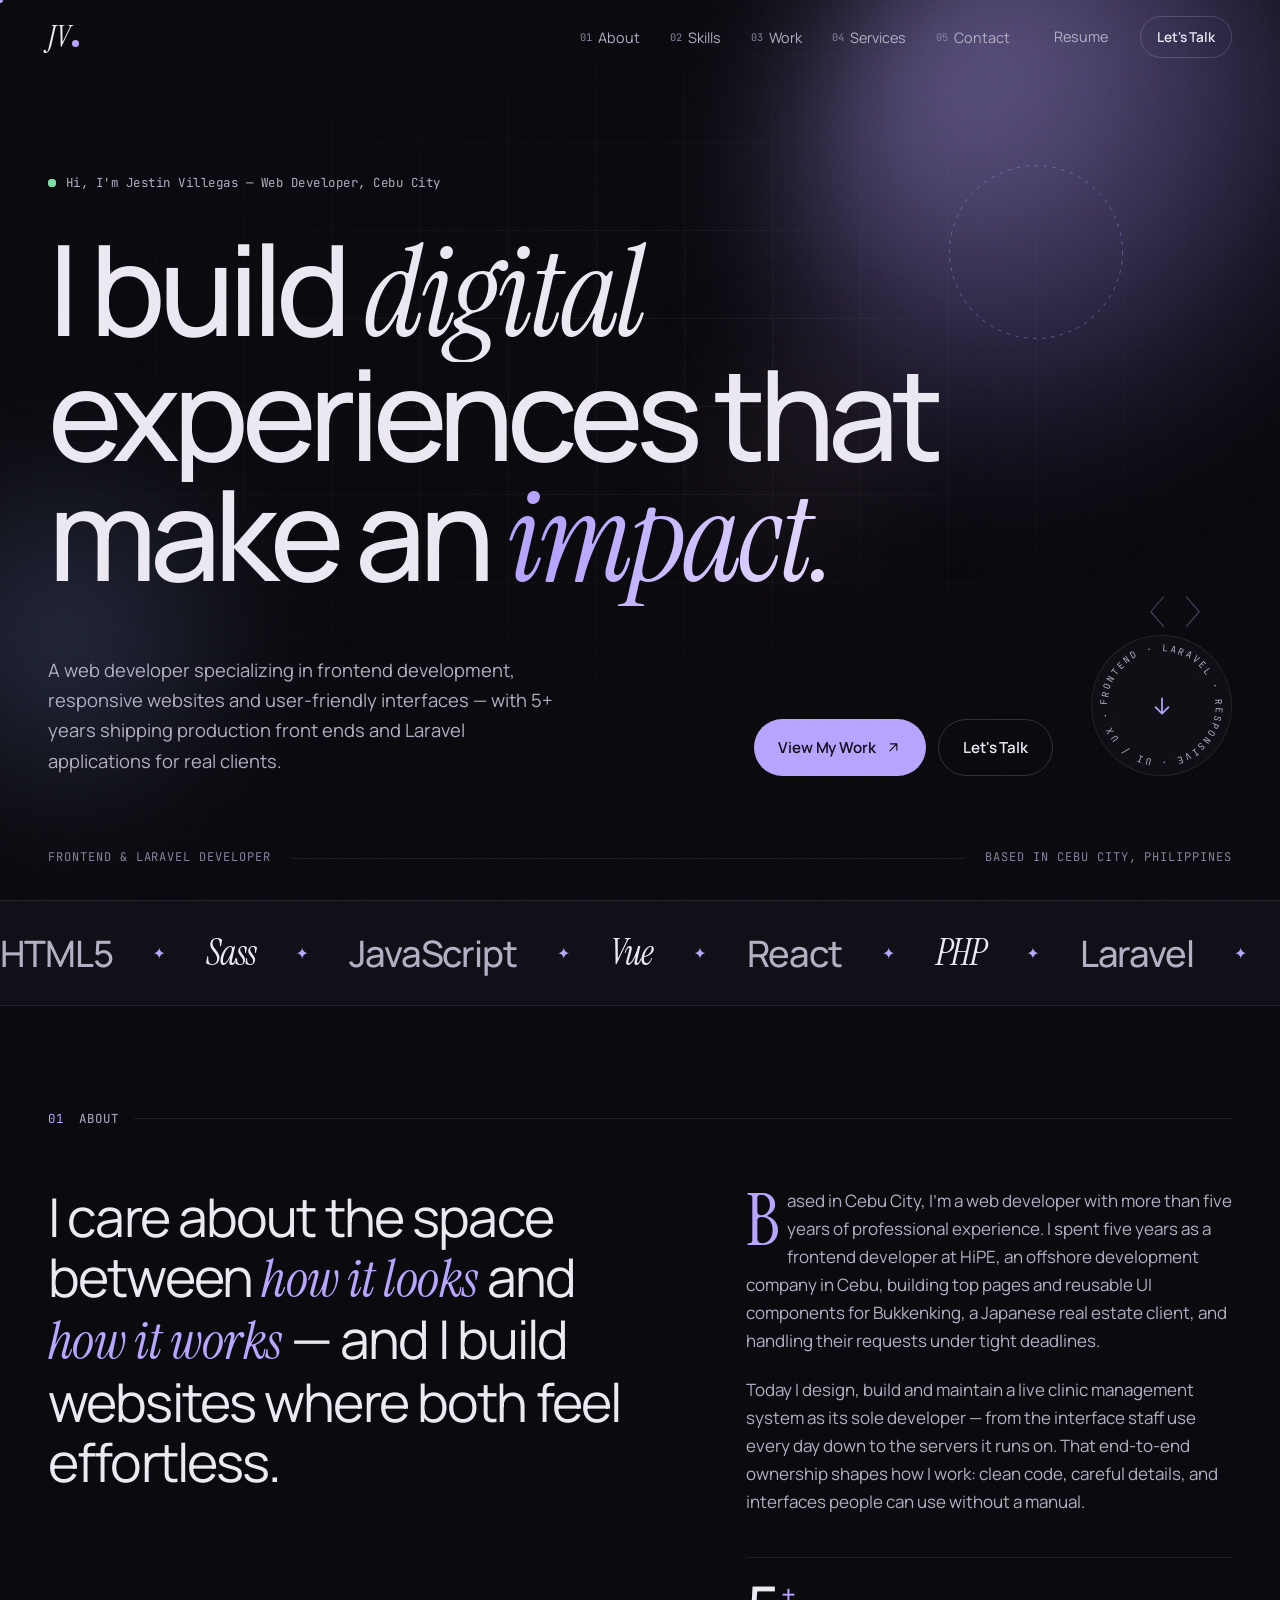
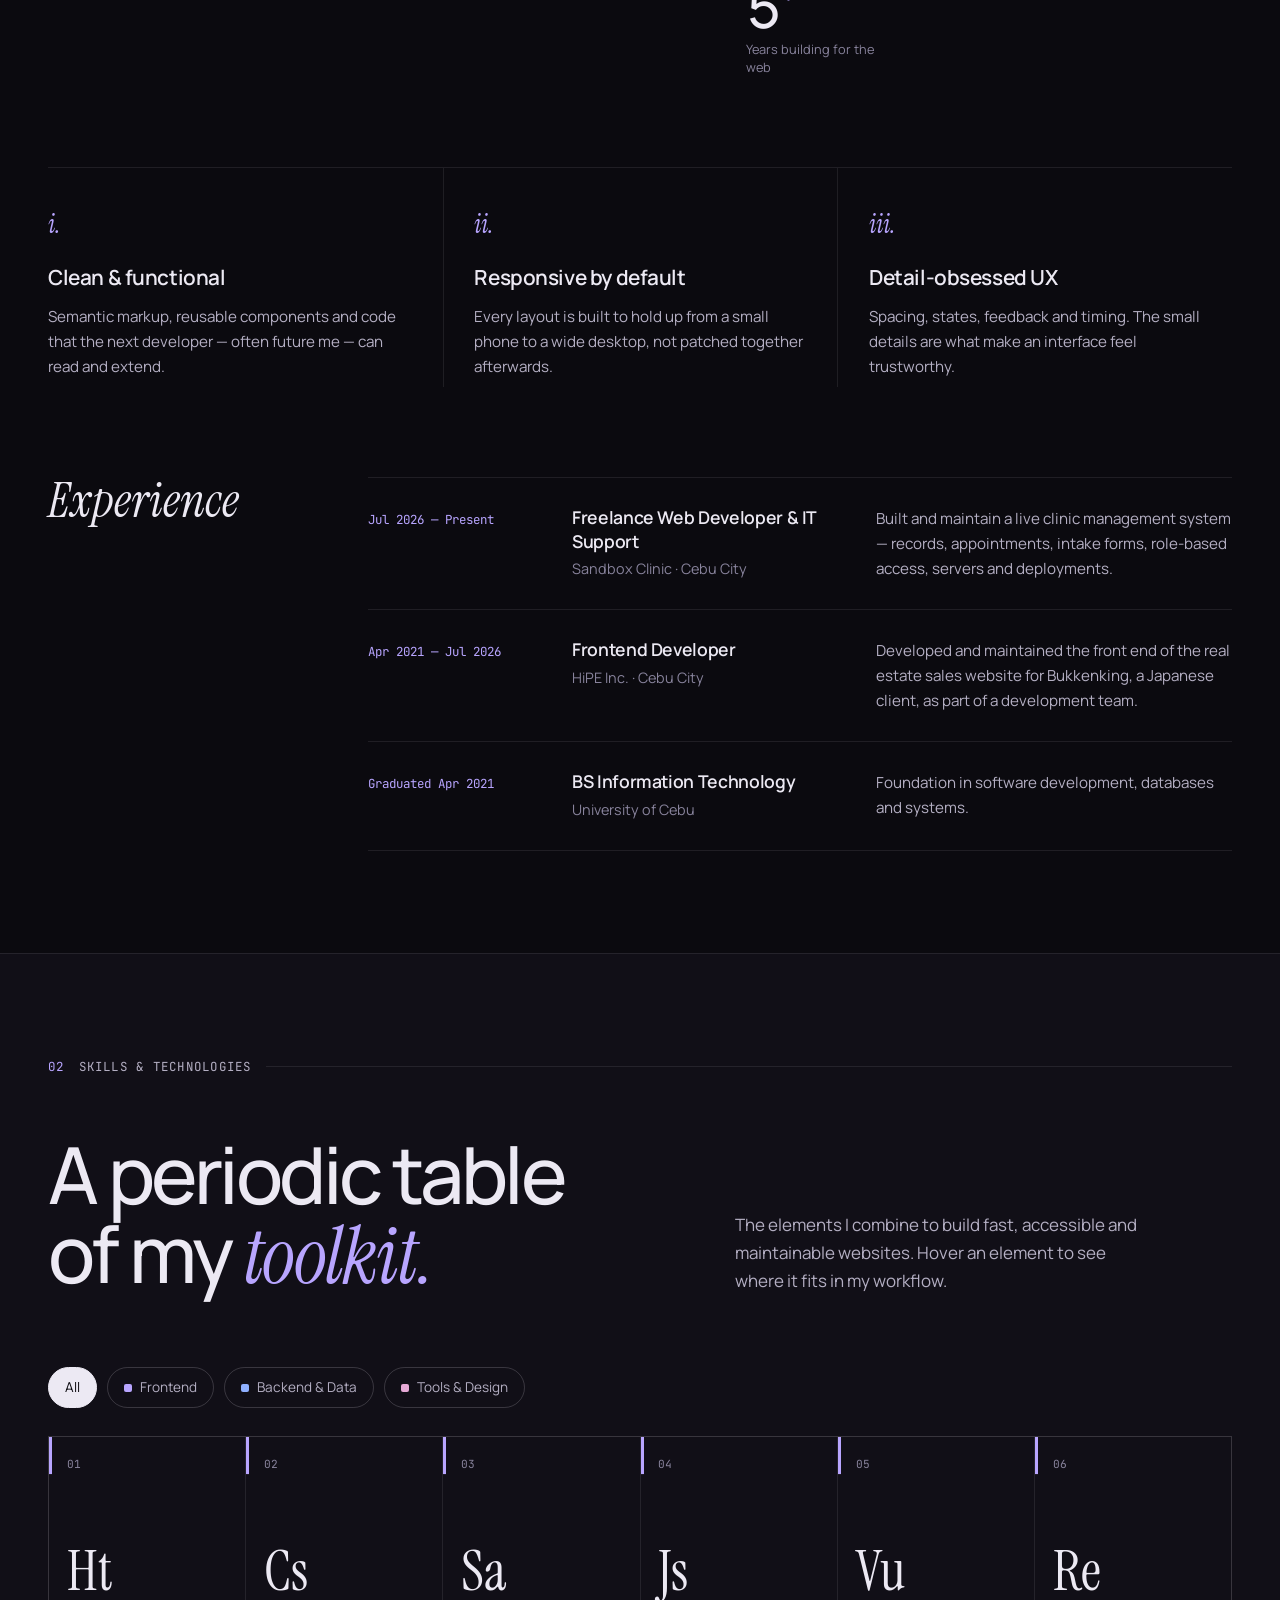
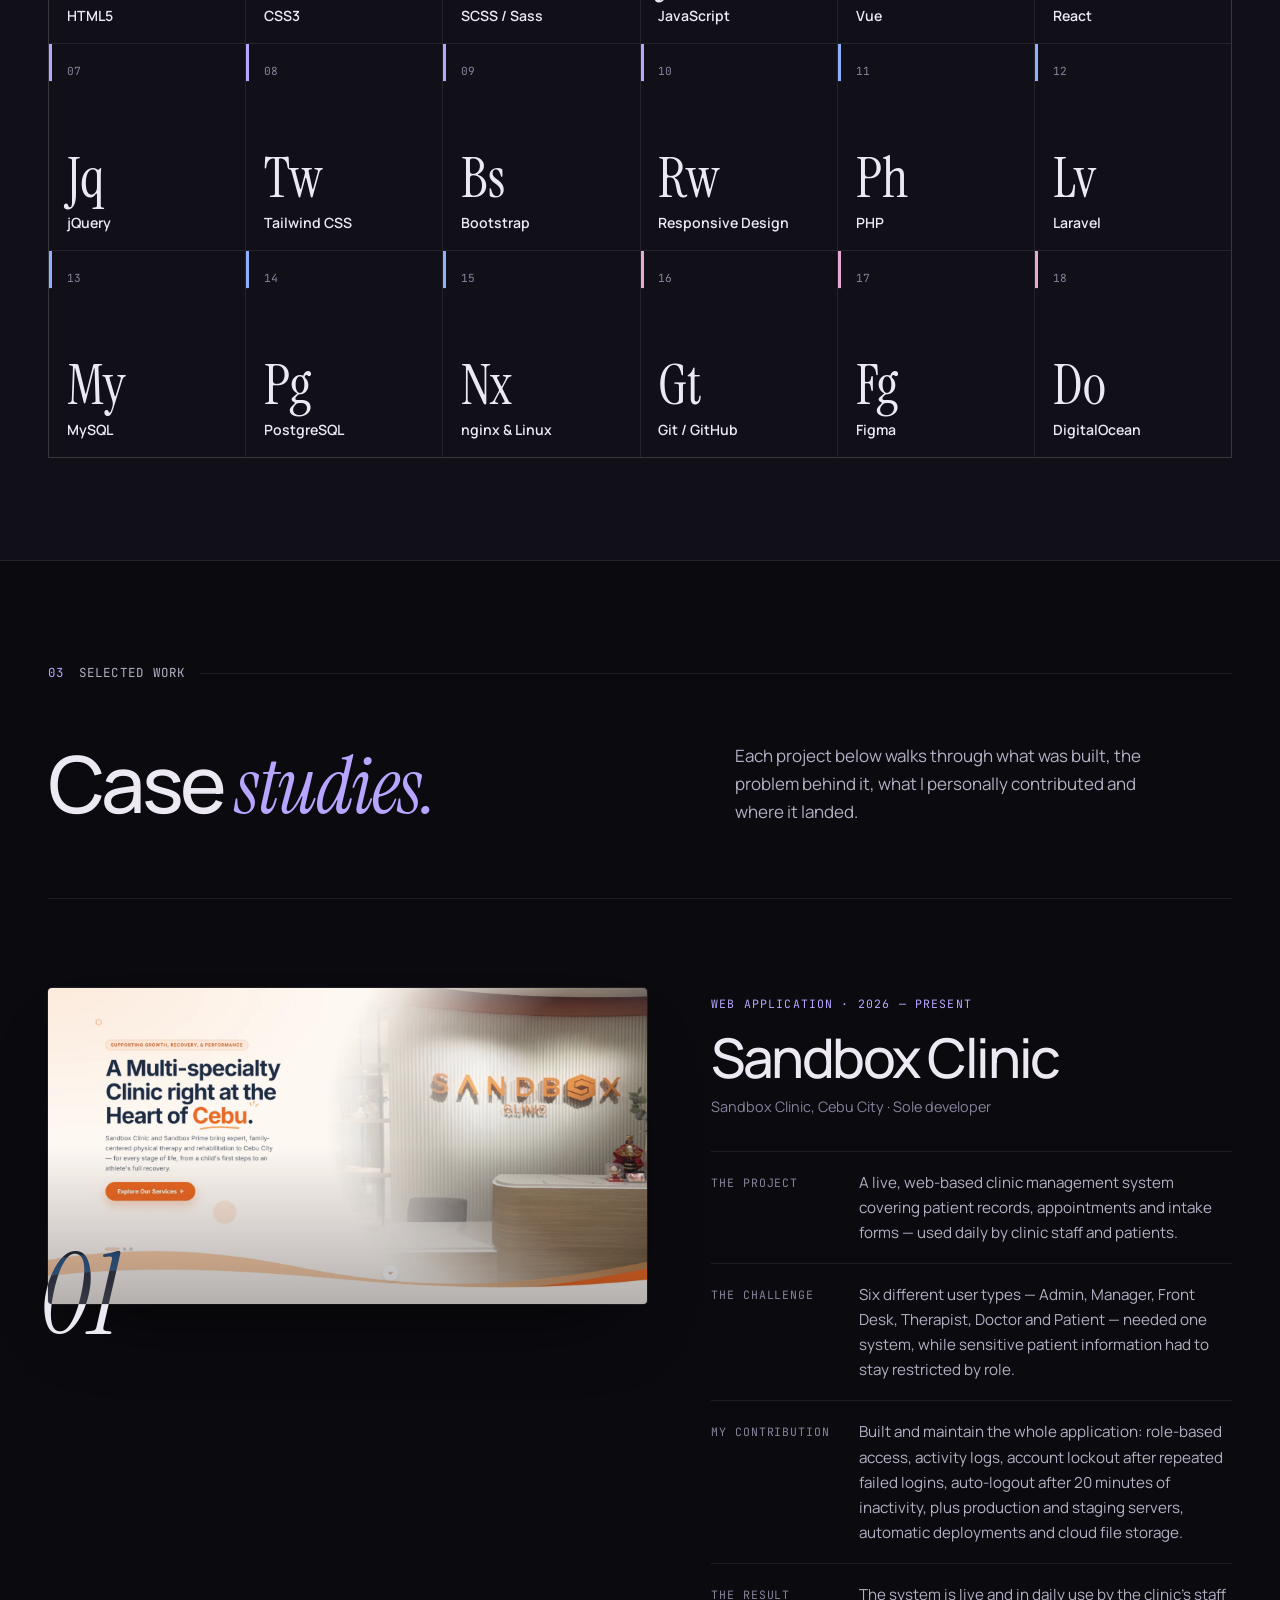
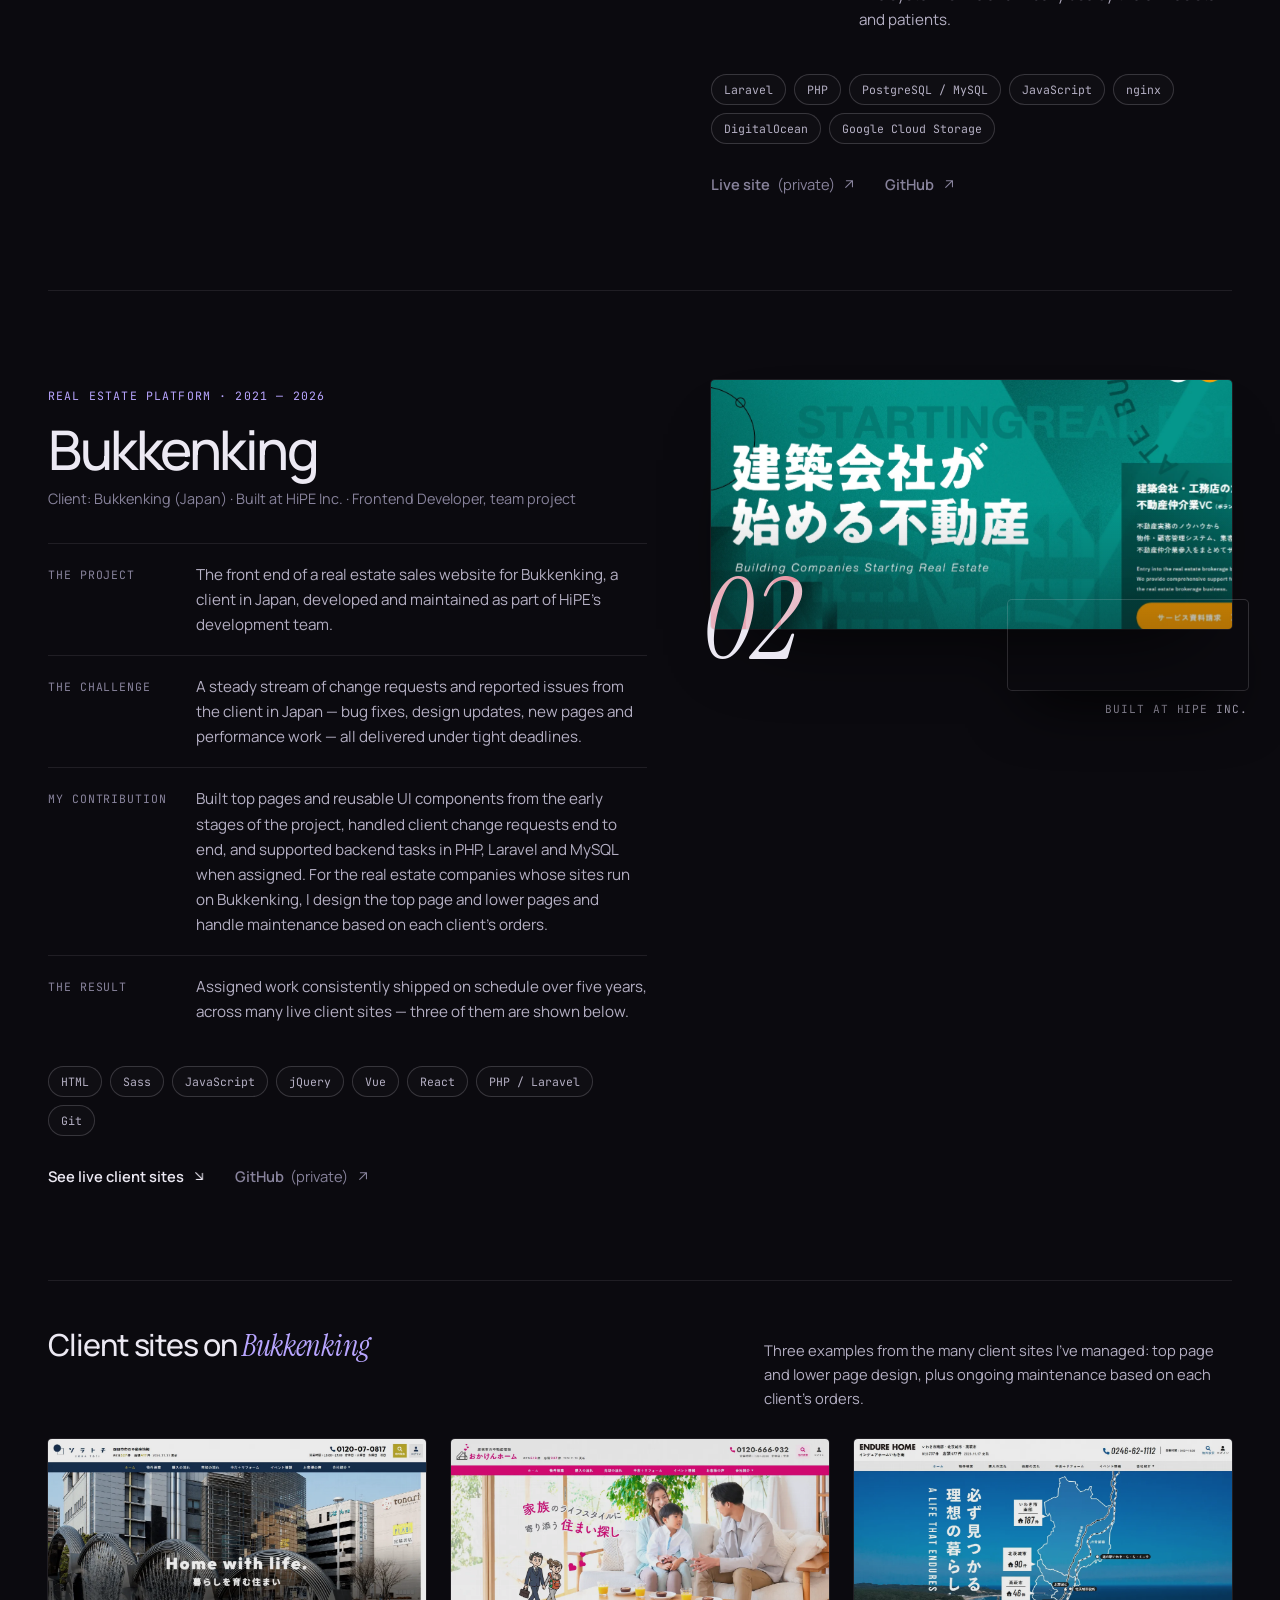
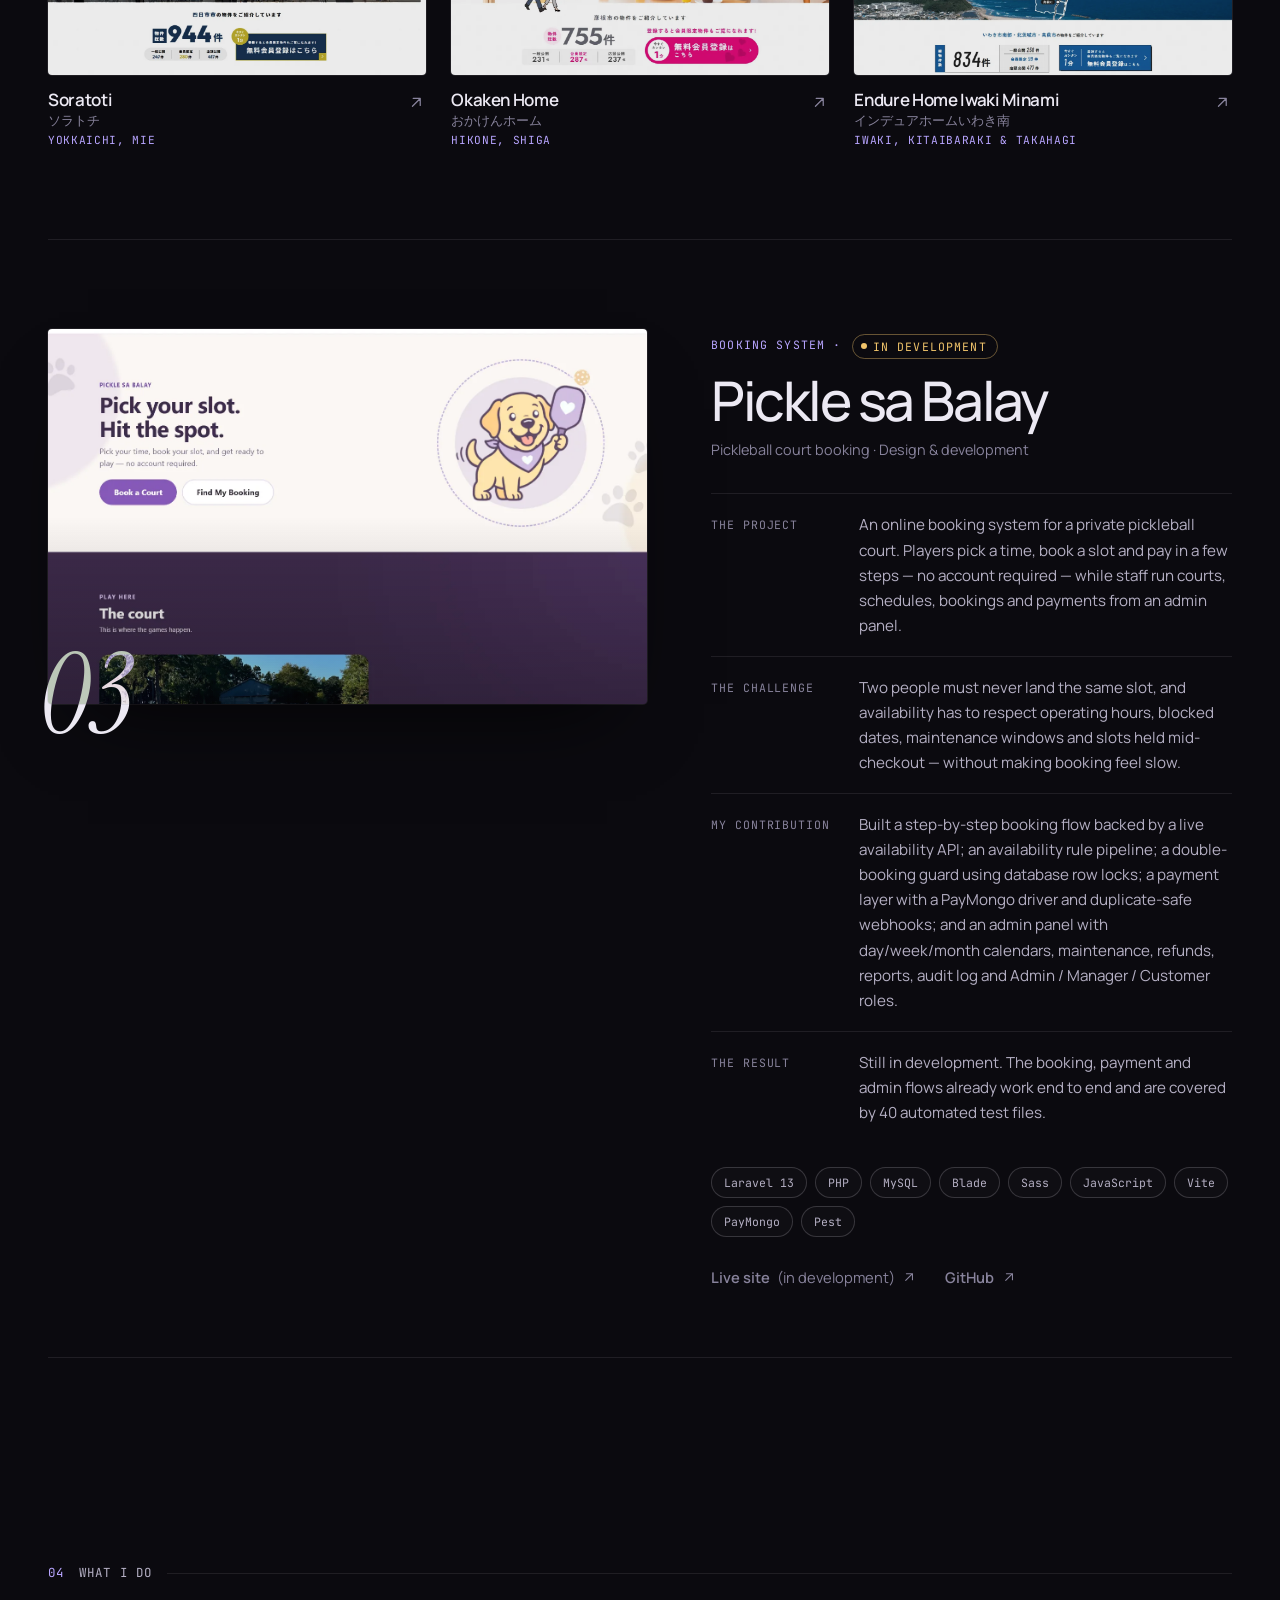
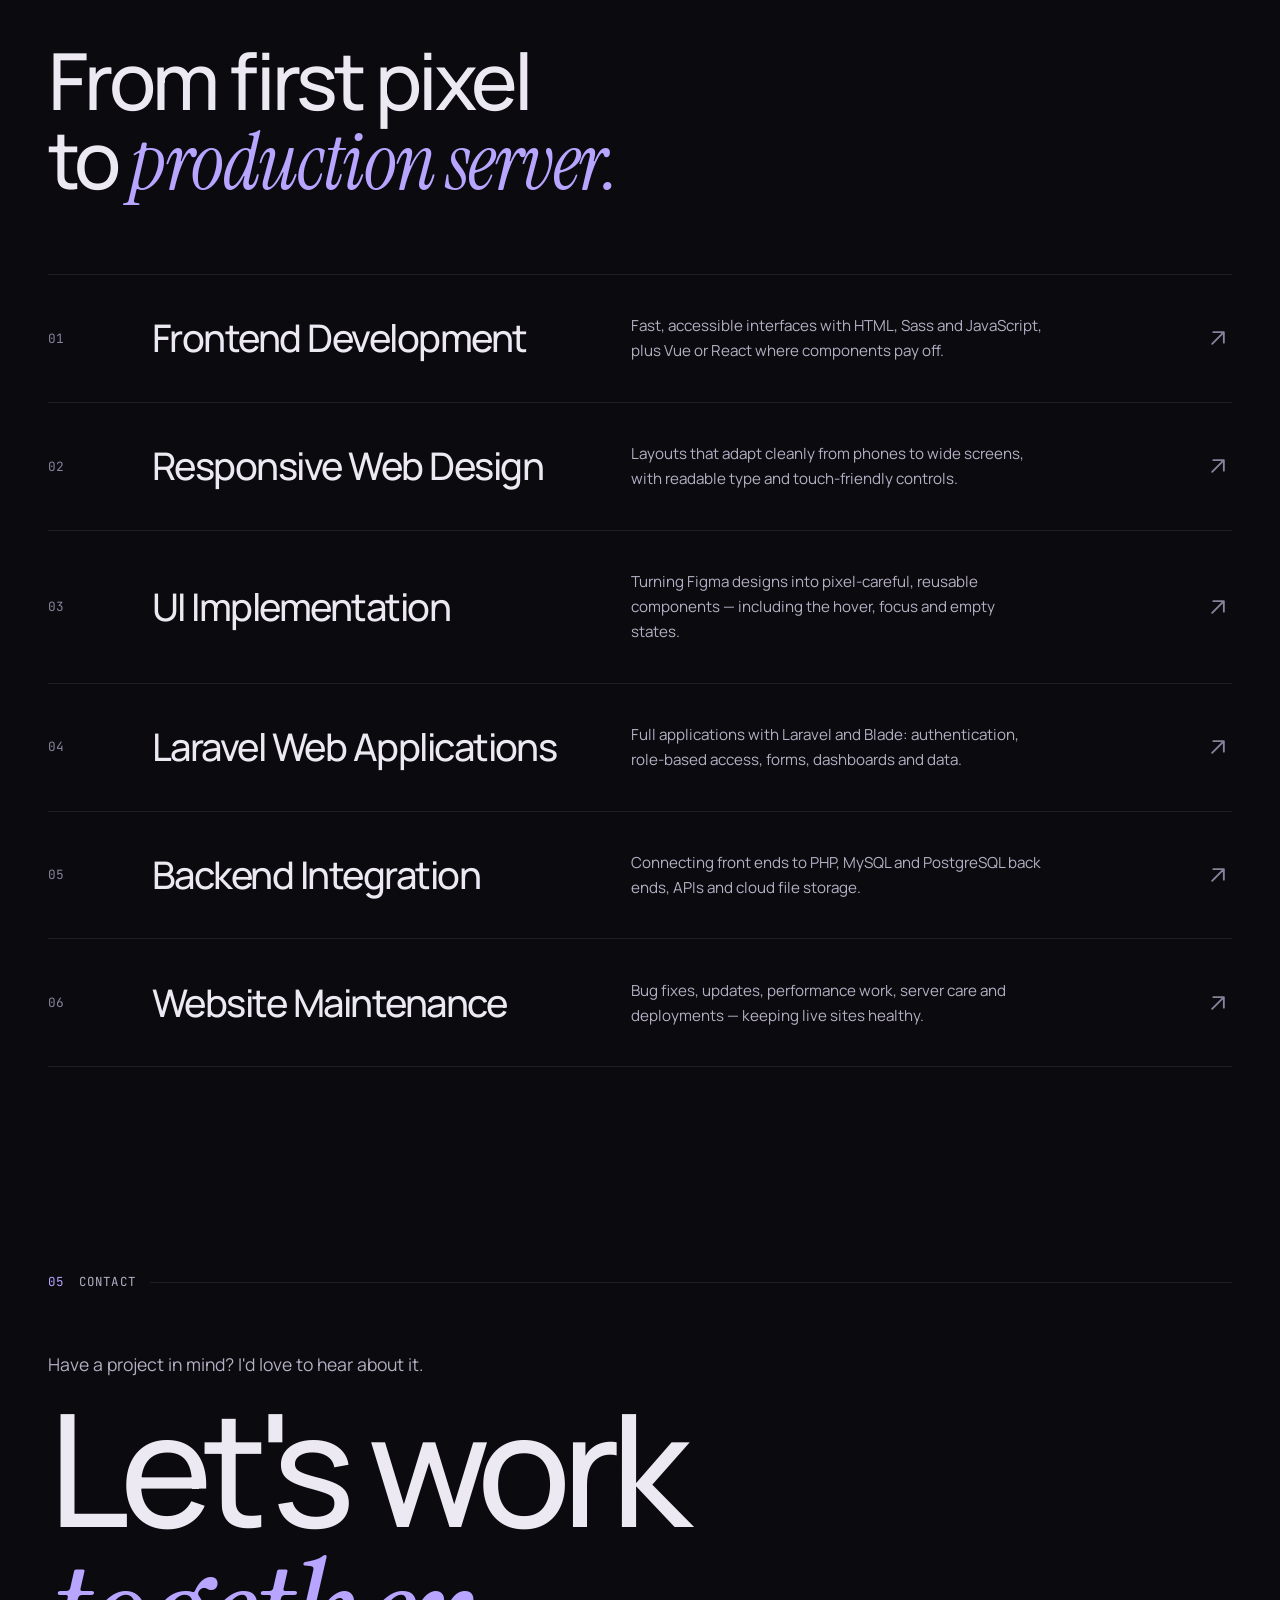
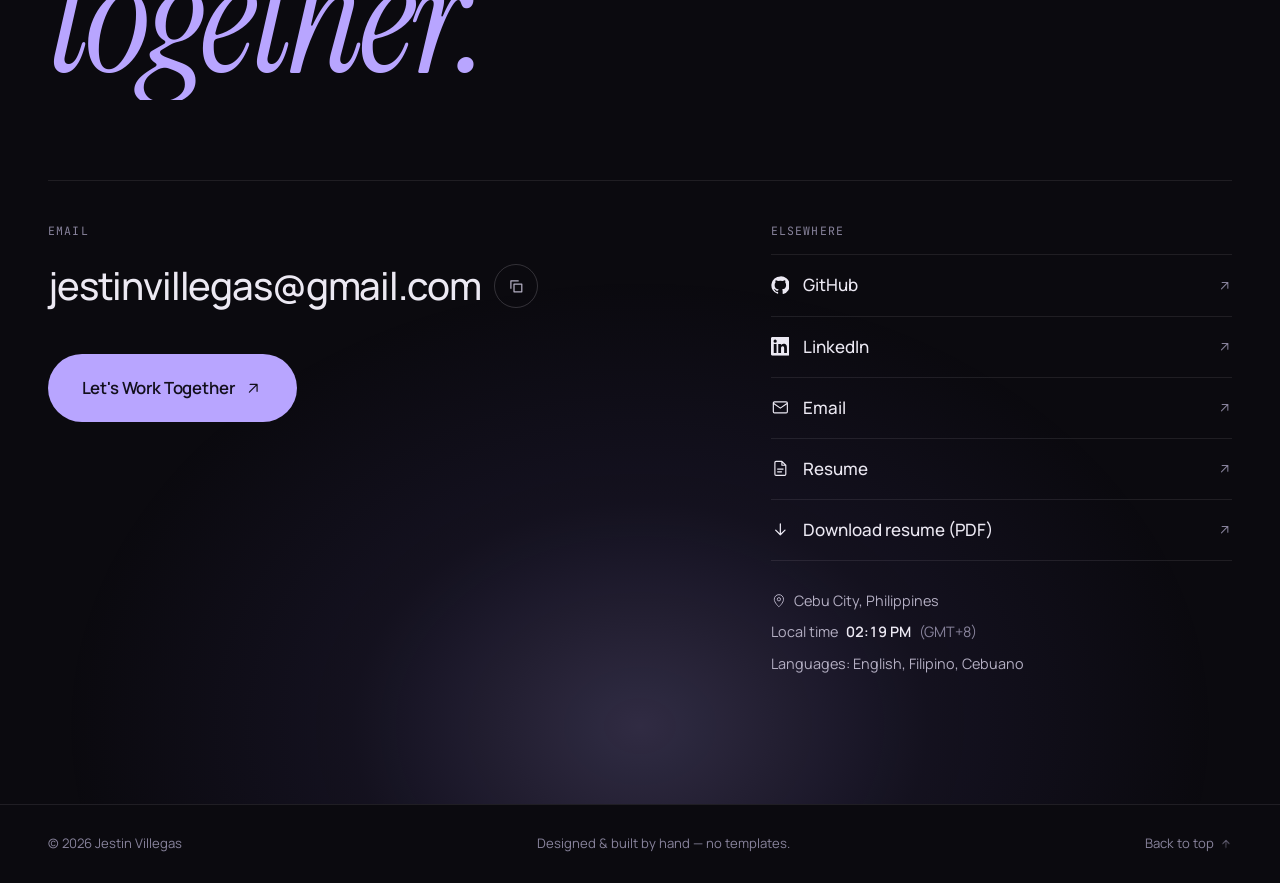
==== index.html @ 8405f91c "Portfolio and resume site Static portfolio (index.html) with case studies for Sandbox Clinic, Bukken" ====
<!doctype html>
<html lang="en">
<head>
  <meta charset="utf-8">
  <meta name="viewport" content="width=device-width, initial-scale=1">
  <title>Jestin Villegas — Web Developer</title>
  <meta name="description" content="Jestin Villegas is a web developer in Cebu City building clean, responsive, user-friendly websites and Laravel web applications.">
  <meta name="theme-color" content="#0b0a0f">
  <meta property="og:title" content="Jestin Villegas — Web Developer">
  <meta property="og:description" content="Frontend development, responsive websites and Laravel web applications.">
  <meta property="og:type" content="website">
  <!-- Live address: change these four URLs if the site is hosted somewhere else -->
  <link rel="canonical" href="https://niju-u.github.io/">
  <meta property="og:url" content="https://niju-u.github.io/">
  <meta property="og:image" content="https://niju-u.github.io/assets/img/og-image.jpg">
  <meta property="og:image:width" content="1200">
  <meta property="og:image:height" content="630">
  <meta property="og:image:alt" content="Jestin Villegas — Web Developer, Frontend and Laravel">
  <meta name="twitter:card" content="summary_large_image">
  <meta name="twitter:image" content="https://niju-u.github.io/assets/img/og-image.jpg">
  <link rel="icon" href="assets/img/favicon.svg" type="image/svg+xml">

  <link rel="preconnect" href="https://fonts.googleapis.com">
  <link rel="preconnect" href="https://fonts.gstatic.com" crossorigin>
  <link href="https://fonts.googleapis.com/css2?family=Instrument+Serif:ital@0;1&family=JetBrains+Mono:wght@400;500&family=Manrope:wght@300;400;500;600;700&display=swap" rel="stylesheet">
  <link rel="stylesheet" href="assets/css/styles.css?v=2">
  <script>document.documentElement.classList.add('js');</script>
</head>
<body>

  <!-- Icon sprite -->
  <svg width="0" height="0" style="position:absolute" aria-hidden="true">
    <symbol id="i-arrow" viewBox="0 0 24 24"><path d="M7 17 17 7M8 7h9v9" fill="none" stroke="currentColor" stroke-width="1.6" stroke-linecap="round" stroke-linejoin="round"/></symbol>
    <symbol id="i-down" viewBox="0 0 24 24"><path d="M12 5v14m-6-6 6 6 6-6" fill="none" stroke="currentColor" stroke-width="1.6" stroke-linecap="round" stroke-linejoin="round"/></symbol>
    <symbol id="i-github" viewBox="0 0 24 24"><path fill="currentColor" d="M12 .5a11.5 11.5 0 0 0-3.64 22.41c.58.1.79-.25.79-.56v-2c-3.2.7-3.88-1.37-3.88-1.37-.52-1.33-1.28-1.69-1.28-1.69-1.04-.71.08-.7.08-.7 1.16.08 1.77 1.19 1.77 1.19 1.03 1.76 2.7 1.25 3.36.96.1-.75.4-1.25.73-1.54-2.55-.29-5.24-1.28-5.24-5.69 0-1.26.45-2.29 1.19-3.1-.12-.29-.52-1.46.11-3.05 0 0 .97-.31 3.17 1.18a11 11 0 0 1 5.77 0c2.2-1.49 3.17-1.18 3.17-1.18.63 1.59.23 2.76.11 3.05.74.81 1.19 1.84 1.19 3.1 0 4.42-2.7 5.39-5.26 5.68.41.36.78 1.06.78 2.14v3.17c0 .31.21.67.8.56A11.5 11.5 0 0 0 12 .5Z"/></symbol>
    <symbol id="i-linkedin" viewBox="0 0 24 24"><path fill="currentColor" d="M20.45 20.45h-3.56v-5.57c0-1.33-.02-3.04-1.85-3.04-1.86 0-2.14 1.45-2.14 2.94v5.67H9.34V9h3.42v1.56h.05c.48-.9 1.64-1.85 3.38-1.85 3.6 0 4.27 2.37 4.27 5.46v6.28ZM5.34 7.43a2.06 2.06 0 1 1 0-4.13 2.06 2.06 0 0 1 0 4.13ZM7.12 20.45H3.56V9h3.56v11.45ZM22.22 0H1.77C.79 0 0 .77 0 1.73v20.54C0 23.23.79 24 1.77 24h20.45c.98 0 1.78-.77 1.78-1.73V1.73C24 .77 23.2 0 22.22 0Z"/></symbol>
    <symbol id="i-mail" viewBox="0 0 24 24"><path d="M3 6.5A1.5 1.5 0 0 1 4.5 5h15A1.5 1.5 0 0 1 21 6.5v11a1.5 1.5 0 0 1-1.5 1.5h-15A1.5 1.5 0 0 1 3 17.5v-11Zm.5.5 8.5 6 8.5-6" fill="none" stroke="currentColor" stroke-width="1.5" stroke-linejoin="round"/></symbol>
    <symbol id="i-doc" viewBox="0 0 24 24"><path d="M14 3H6.5A1.5 1.5 0 0 0 5 4.5v15A1.5 1.5 0 0 0 6.5 21h11a1.5 1.5 0 0 0 1.5-1.5V8l-5-5Zm0 0v5h5M8.5 13h7M8.5 16.5h5" fill="none" stroke="currentColor" stroke-width="1.5" stroke-linejoin="round" stroke-linecap="round"/></symbol>
    <symbol id="i-copy" viewBox="0 0 24 24"><path d="M9 9h10v10H9zM5 15V5h10" fill="none" stroke="currentColor" stroke-width="1.6" stroke-linejoin="round"/></symbol>
    <symbol id="i-pin" viewBox="0 0 24 24"><path d="M12 21s-7-6.2-7-11.5a7 7 0 0 1 14 0C19 14.8 12 21 12 21Zm0-9a2.5 2.5 0 1 0 0-5 2.5 2.5 0 0 0 0 5Z" fill="none" stroke="currentColor" stroke-width="1.5"/></symbol>
  </svg>

  <!-- Page loader -->
  <div class="loader" aria-hidden="true">
    <div class="loader__inner">
      <span class="loader__name">Jestin Villegas</span>
      <span class="loader__count" data-loader-count>0</span>
    </div>
    <div class="loader__bar"><span></span></div>
  </div>

  <!-- Custom cursor (fine pointers only) -->
  <div class="cursor" aria-hidden="true"><span class="cursor__dot"></span><span class="cursor__ring"><span class="cursor__label"></span></span></div>

  <div class="progress" aria-hidden="true"><span></span></div>

  <a class="skip-link" href="#main">Skip to content</a>

  <!-- ============ NAV ============ -->
  <header class="nav" data-nav>
    <div class="nav__inner container">
      <a href="#top" class="nav__logo" aria-label="Jestin Villegas, back to top">
        <span class="nav__mark">JV</span><span class="nav__dot"></span>
      </a>

      <nav class="nav__links" aria-label="Primary">
        <a href="#about" data-nav-link><span>01</span>About</a>
        <a href="#skills" data-nav-link><span>02</span>Skills</a>
        <a href="#work" data-nav-link><span>03</span>Work</a>
        <a href="#services" data-nav-link><span>04</span>Services</a>
        <a href="#contact" data-nav-link><span>05</span>Contact</a>
      </nav>

      <a href="resume.html" class="nav__resume">Resume</a>
      <a href="#contact" class="btn btn--small btn--ghost nav__cta" data-magnetic>Let's Talk</a>

      <button class="nav__toggle" type="button" aria-expanded="false" aria-controls="mobile-menu" aria-label="Open menu" data-menu-toggle>
        <span></span><span></span>
      </button>
    </div>
  </header>

  <div class="menu" id="mobile-menu" data-menu hidden>
    <nav class="menu__links" aria-label="Mobile">
      <a href="#about"><span>01</span>About</a>
      <a href="#skills"><span>02</span>Skills</a>
      <a href="#work"><span>03</span>Work</a>
      <a href="#services"><span>04</span>Services</a>
      <a href="#contact"><span>05</span>Contact</a>
      <a href="resume.html"><span>↗</span>Resume</a>
    </nav>
    <div class="menu__foot">
      <a href="mailto:jestinvillegas@gmail.com">jestinvillegas@gmail.com</a>
      <span>Cebu City, PH</span>
    </div>
  </div>

  <main id="main">

    <!-- ============ HERO ============ -->
    <section class="hero" id="top" aria-labelledby="hero-title">
      <div class="hero__bg" aria-hidden="true">
        <div class="hero__grid"></div>
        <div class="hero__spot" data-spotlight></div>
        <span class="orb orb--1" data-parallax="0.12"></span>
        <span class="orb orb--2" data-parallax="-0.08"></span>
        <span class="orb orb--3" data-parallax="0.2"></span>
        <svg class="shape shape--ring" data-parallax="-0.18" viewBox="0 0 100 100"><circle cx="50" cy="50" r="48" fill="none" stroke="currentColor" stroke-width=".5" stroke-dasharray="2 3"/></svg>
        <svg class="shape shape--plus" data-parallax="0.25" viewBox="0 0 20 20"><path d="M10 0v20M0 10h20" stroke="currentColor" stroke-width="1"/></svg>
        <svg class="shape shape--bracket" data-parallax="-0.3" viewBox="0 0 60 40"><path d="M18 4 4 20l14 16M42 4l14 16-14 16" fill="none" stroke="currentColor" stroke-width="1.2"/></svg>
      </div>

      <div class="container hero__inner">
        <p class="hero__intro eyebrow" data-hero-item>
          <span class="status-dot"></span> Hi, I'm Jestin Villegas — Web Developer, Cebu City
        </p>

        <h1 class="hero__title" id="hero-title">
          <span class="line"><span class="line__inner">I build <em>digital</em></span></span>
          <span class="line"><span class="line__inner">experiences that</span></span>
          <span class="line"><span class="line__inner">make an <em class="hero__accent">impact.</em></span></span>
        </h1>

        <div class="hero__bottom">
          <p class="hero__desc" data-hero-item>
            A web developer specializing in frontend development, responsive websites and
            user-friendly interfaces — with 5+ years shipping production front ends and
            Laravel applications for real clients.
          </p>

          <div class="hero__actions" data-hero-item>
            <a href="#work" class="btn btn--primary" data-magnetic>
              <span>View My Work</span>
              <svg class="icon" aria-hidden="true"><use href="#i-arrow"/></svg>
            </a>
            <a href="#contact" class="btn btn--ghost" data-magnetic>
              <span>Let's Talk</span>
            </a>
          </div>
        </div>

        <!-- Rotating badge -->
        <a href="#about" class="badge" aria-label="Scroll to About" data-hero-item data-cursor="Scroll">
          <svg class="badge__text" viewBox="0 0 200 200" aria-hidden="true">
            <defs><path id="circle" d="M100,100 m-78,0 a78,78 0 1,1 156,0 a78,78 0 1,1 -156,0"/></defs>
            <text textLength="482" lengthAdjust="spacing"><textPath href="#circle" textLength="482" lengthAdjust="spacing">Frontend · Laravel · Responsive · UI / UX · </textPath></text>
          </svg>
          <svg class="badge__icon icon" aria-hidden="true"><use href="#i-down"/></svg>
        </a>
      </div>

      <div class="hero__meta container" data-hero-item>
        <span>Frontend &amp; Laravel developer</span>
        <span class="hero__meta-line"></span>
        <span>Based in Cebu City, Philippines</span>
      </div>
    </section>

    <!-- Marquee -->
    <div class="marquee" aria-hidden="true">
      <div class="marquee__track">
        <span>HTML5</span><i>✦</i><span>Sass</span><i>✦</i><span>JavaScript</span><i>✦</i><span>Vue</span><i>✦</i><span>React</span><i>✦</i><span>PHP</span><i>✦</i><span>Laravel</span><i>✦</i><span>MySQL</span><i>✦</i><span>Tailwind CSS</span><i>✦</i><span>Figma</span><i>✦</i>
        <span>HTML5</span><i>✦</i><span>Sass</span><i>✦</i><span>JavaScript</span><i>✦</i><span>Vue</span><i>✦</i><span>React</span><i>✦</i><span>PHP</span><i>✦</i><span>Laravel</span><i>✦</i><span>MySQL</span><i>✦</i><span>Tailwind CSS</span><i>✦</i><span>Figma</span><i>✦</i>
      </div>
    </div>

    <!-- ============ ABOUT ============ -->
    <section class="section about" id="about" aria-labelledby="about-title">
      <div class="container">
        <header class="section__head" data-reveal>
          <span class="section__num">01</span>
          <span class="section__label">About</span>
          <span class="section__rule"></span>
        </header>

        <div class="about__grid">
          <h2 class="about__statement" id="about-title" data-reveal>
            I care about the space between <em>how it looks</em> and <em>how it works</em> —
            and I build websites where both feel effortless.
          </h2>

          <div class="about__body">
            <p data-reveal>
              Based in Cebu City, I'm a web developer with more than five years of professional
              experience. I spent five years as a frontend developer at HiPE, an offshore
              development company in Cebu, building top pages and reusable UI components for
              Bukkenking, a Japanese real estate client, and handling their requests under
              tight deadlines.
            </p>
            <p data-reveal>
              Today I design, build and maintain a live clinic management system as its sole
              developer — from the interface staff use every day down to the
              servers it runs on. That end-to-end ownership shapes how I work: clean code,
              careful details, and interfaces people can use without a manual.
            </p>

            <dl class="stats" data-reveal>
              <div class="stat">
                <dt>Years building for the web</dt>
                <dd><span data-count="5">5</span><sup>+</sup></dd>
              </div>
            </dl>
          </div>
        </div>

        <ol class="principles">
          <li class="principle" data-reveal>
            <span class="principle__num">i.</span>
            <h3>Clean &amp; functional</h3>
            <p>Semantic markup, reusable components and code that the next developer — often future me — can read and extend.</p>
          </li>
          <li class="principle" data-reveal>
            <span class="principle__num">ii.</span>
            <h3>Responsive by default</h3>
            <p>Every layout is built to hold up from a small phone to a wide desktop, not patched together afterwards.</p>
          </li>
          <li class="principle" data-reveal>
            <span class="principle__num">iii.</span>
            <h3>Detail-obsessed UX</h3>
            <p>Spacing, states, feedback and timing. The small details are what make an interface feel trustworthy.</p>
          </li>
        </ol>

        <!-- Experience timeline -->
        <div class="journey" data-reveal>
          <h3 class="journey__title">Experience</h3>
          <ol class="journey__list">
            <li class="journey__item">
              <span class="journey__date">Jul 2026 — Present</span>
              <div>
                <h4>Freelance Web Developer &amp; IT Support</h4>
                <p class="journey__org">Sandbox Clinic · Cebu City</p>
              </div>
              <p class="journey__desc">Built and maintain a live clinic management system — records, appointments, intake forms, role-based access, servers and deployments.</p>
            </li>
            <li class="journey__item">
              <span class="journey__date">Apr 2021 — Jul 2026</span>
              <div>
                <h4>Frontend Developer</h4>
                <p class="journey__org">HiPE Inc. · Cebu City</p>
              </div>
              <p class="journey__desc">Developed and maintained the front end of the real estate sales website for Bukkenking, a Japanese client, as part of a development team.</p>
            </li>
            <li class="journey__item">
              <span class="journey__date">Graduated Apr 2021</span>
              <div>
                <h4>BS Information Technology</h4>
                <p class="journey__org">University of Cebu</p>
              </div>
              <p class="journey__desc">Foundation in software development, databases and systems.</p>
            </li>
          </ol>
        </div>
      </div>
    </section>

    <!-- ============ SKILLS ============ -->
    <section class="section skills" id="skills" aria-labelledby="skills-title">
      <div class="container">
        <header class="section__head" data-reveal>
          <span class="section__num">02</span>
          <span class="section__label">Skills &amp; Technologies</span>
          <span class="section__rule"></span>
        </header>

        <div class="skills__intro">
          <h2 class="display" id="skills-title" data-reveal>A periodic table <br>of my <em>toolkit.</em></h2>
          <p data-reveal>The elements I combine to build fast, accessible and maintainable websites. Hover an element to see where it fits in my workflow.</p>
        </div>

        <div class="skills__legend" data-reveal role="group" aria-label="Filter by category">
          <button type="button" class="chip is-active" data-filter="all">All</button>
          <button type="button" class="chip" data-filter="front"><i class="cat cat--front"></i>Frontend</button>
          <button type="button" class="chip" data-filter="back"><i class="cat cat--back"></i>Backend &amp; Data</button>
          <button type="button" class="chip" data-filter="tool"><i class="cat cat--tool"></i>Tools &amp; Design</button>
        </div>

        <ul class="elements" data-reveal-group>
          <li class="el" data-cat="front" data-tilt>
            <span class="el__n">01</span><span class="el__sym">Ht</span><span class="el__name">HTML5</span>
            <span class="el__note">Semantic, accessible markup</span>
          </li>
          <li class="el" data-cat="front" data-tilt>
            <span class="el__n">02</span><span class="el__sym">Cs</span><span class="el__name">CSS3</span>
            <span class="el__note">Layout, Grid, Flexbox, motion</span>
          </li>
          <li class="el" data-cat="front" data-tilt>
            <span class="el__n">03</span><span class="el__sym">Sa</span><span class="el__name">SCSS / Sass</span>
            <span class="el__note">Scalable, modular styles</span>
          </li>
          <li class="el" data-cat="front" data-tilt>
            <span class="el__n">04</span><span class="el__sym">Js</span><span class="el__name">JavaScript</span>
            <span class="el__note">Interactions &amp; DOM logic</span>
          </li>
          <li class="el" data-cat="front" data-tilt>
            <span class="el__n">05</span><span class="el__sym">Vu</span><span class="el__name">Vue</span>
            <span class="el__note">Component-based UI</span>
          </li>
          <li class="el" data-cat="front" data-tilt>
            <span class="el__n">06</span><span class="el__sym">Re</span><span class="el__name">React</span>
            <span class="el__note">Reusable UI components</span>
          </li>
          <li class="el" data-cat="front" data-tilt>
            <span class="el__n">07</span><span class="el__sym">Jq</span><span class="el__name">jQuery</span>
            <span class="el__note">Maintaining legacy front ends</span>
          </li>
          <li class="el" data-cat="front" data-tilt>
            <span class="el__n">08</span><span class="el__sym">Tw</span><span class="el__name">Tailwind CSS</span>
            <span class="el__note">Utility-first styling</span>
          </li>
          <li class="el" data-cat="front" data-tilt>
            <span class="el__n">09</span><span class="el__sym">Bs</span><span class="el__name">Bootstrap</span>
            <span class="el__note">Rapid responsive layouts</span>
          </li>
          <li class="el" data-cat="front" data-tilt>
            <span class="el__n">10</span><span class="el__sym">Rw</span><span class="el__name">Responsive Design</span>
            <span class="el__note">Mobile-first, every screen</span>
          </li>
          <li class="el" data-cat="back" data-tilt>
            <span class="el__n">11</span><span class="el__sym">Ph</span><span class="el__name">PHP</span>
            <span class="el__note">Server-side logic</span>
          </li>
          <li class="el" data-cat="back" data-tilt>
            <span class="el__n">12</span><span class="el__sym">Lv</span><span class="el__name">Laravel</span>
            <span class="el__note">Full web applications, Blade</span>
          </li>
          <li class="el" data-cat="back" data-tilt>
            <span class="el__n">13</span><span class="el__sym">My</span><span class="el__name">MySQL</span>
            <span class="el__note">Relational data design</span>
          </li>
          <li class="el" data-cat="back" data-tilt>
            <span class="el__n">14</span><span class="el__sym">Pg</span><span class="el__name">PostgreSQL</span>
            <span class="el__note">Production databases</span>
          </li>
          <li class="el" data-cat="back" data-tilt>
            <span class="el__n">15</span><span class="el__sym">Nx</span><span class="el__name">nginx &amp; Linux</span>
            <span class="el__note">Servers &amp; deployments</span>
          </li>
          <li class="el" data-cat="tool" data-tilt>
            <span class="el__n">16</span><span class="el__sym">Gt</span><span class="el__name">Git / GitHub</span>
            <span class="el__note">Version control &amp; teamwork</span>
          </li>
          <li class="el" data-cat="tool" data-tilt>
            <span class="el__n">17</span><span class="el__sym">Fg</span><span class="el__name">Figma</span>
            <span class="el__note">Design to code handoff</span>
          </li>
          <li class="el" data-cat="tool" data-tilt>
            <span class="el__n">18</span><span class="el__sym">Do</span><span class="el__name">DigitalOcean</span>
            <span class="el__note">Cloud hosting</span>
          </li>
        </ul>
      </div>
    </section>

    <!-- ============ WORK ============ -->
    <section class="section work" id="work" aria-labelledby="work-title">
      <div class="container">
        <header class="section__head" data-reveal>
          <span class="section__num">03</span>
          <span class="section__label">Selected Work</span>
          <span class="section__rule"></span>
        </header>

        <div class="work__intro">
          <h2 class="display" id="work-title" data-reveal>Case <em>studies.</em></h2>
          <p data-reveal>Each project below walks through what was built, the problem behind it, what I personally contributed and where it landed.</p>
        </div>

        <!--
          HOW TO EDIT A PROJECT
          - Replace the image src with a real screenshot (1600×1000, .webp or .jpg, under ~250KB).
          - Replace any text in [square brackets] with your own details.
          - For links: set the real URL and remove the "is-disabled" class + aria-disabled attribute.
        -->

        <!-- Project 01 -->
        <article class="case" data-reveal>
          <a class="case__media" href="#case-emr" data-cursor="Read" aria-label="Read the Sandbox Clinic case study">
            <div class="case__frame case__frame--wide" data-parallax-img>
              <img src="assets/img/project-sandbox.webp" alt="Sandbox Clinic website homepage with the headline 'A Multi-specialty Clinic right at the Heart of Cebu' beside a photo of the clinic reception" width="1902" height="1002" loading="lazy" decoding="async">
            </div>
            <span class="case__index">01</span>
          </a>

          <div class="case__body" id="case-emr">
            <div class="case__top">
              <span class="case__tag">Web Application · 2026 — Present</span>
              <h3 class="case__title">Sandbox Clinic</h3>
              <p class="case__client">Sandbox Clinic, Cebu City · Sole developer</p>
            </div>

            <dl class="case__study">
              <div><dt>The Project</dt><dd>A live, web-based clinic management system covering patient records, appointments and intake forms — used daily by clinic staff and patients.</dd></div>
              <div><dt>The Challenge</dt><dd>Six different user types — Admin, Manager, Front Desk, Therapist, Doctor and Patient — needed one system, while sensitive patient information had to stay restricted by role.</dd></div>
              <div><dt>My Contribution</dt><dd>Built and maintain the whole application: role-based access, activity logs, account lockout after repeated failed logins, auto-logout after 20 minutes of inactivity, plus production and staging servers, automatic deployments and cloud file storage.</dd></div>
              <div><dt>The Result</dt><dd>The system is live and in daily use by the clinic's staff and patients.</dd></div>
            </dl>

            <ul class="tags" aria-label="Technologies used">
              <li>Laravel</li><li>PHP</li><li>PostgreSQL / MySQL</li><li>JavaScript</li><li>nginx</li><li>DigitalOcean</li><li>Google Cloud Storage</li>
            </ul>

            <div class="case__links">
              <a class="link-arrow is-disabled" href="#" aria-disabled="true" title="Private system — add a demo link if available">
                Live site <span class="muted">(private)</span> <svg class="icon" aria-hidden="true"><use href="#i-arrow"/></svg>
              </a>
              <a class="link-arrow is-disabled" href="#" aria-disabled="true" title="Add a GitHub link if available">
                GitHub <svg class="icon" aria-hidden="true"><use href="#i-arrow"/></svg>
              </a>
            </div>
          </div>
        </article>

        <!-- Project 02 -->
        <article class="case case--flip" data-reveal>
          <!-- case__row keeps the sticky preview inside this row, so it stops before the client sites -->
          <div class="case__row">
          <a class="case__media" href="#case-bukkenking" data-cursor="Read" aria-label="Read the Bukkenking case study">
            <div class="case__frame case__frame--panorama" data-parallax-img>
              <img src="assets/img/project-bukkenking.webp" alt="Bukkenking (物件王) website homepage: a teal hero with the headline 建築会社が始める不動産, 'Building Companies Starting Real Estate'" width="1889" height="851" loading="lazy" decoding="async">
            </div>
            <figure class="case__inset">
              <div class="case__inset-img">
                <img src="assets/img/hipe-banner.webp" alt="HiPE Inc. banner: Your offshore development experts, supporting lab-type IT product development in Cebu and Manila" width="956" height="484" loading="lazy" decoding="async">
              </div>
              <figcaption>Built at HiPE Inc.</figcaption>
            </figure>
            <span class="case__index">02</span>
          </a>

          <div class="case__body" id="case-bukkenking">
            <div class="case__top">
              <span class="case__tag">Real Estate Platform · 2021 — 2026</span>
              <h3 class="case__title">Bukkenking</h3>
              <p class="case__client">Client: Bukkenking (Japan) · Built at HiPE Inc. · Frontend Developer, team project</p>
            </div>

            <dl class="case__study">
              <div><dt>The Project</dt><dd>The front end of a real estate sales website for Bukkenking, a client in Japan, developed and maintained as part of HiPE's development team.</dd></div>
              <div><dt>The Challenge</dt><dd>A steady stream of change requests and reported issues from the client in Japan — bug fixes, design updates, new pages and performance work — all delivered under tight deadlines.</dd></div>
              <div><dt>My Contribution</dt><dd>Built top pages and reusable UI components from the early stages of the project, handled client change requests end to end, and supported backend tasks in PHP, Laravel and MySQL when assigned. For the real estate companies whose sites run on Bukkenking, I design the top page and lower pages and handle maintenance based on each client's orders.</dd></div>
              <div><dt>The Result</dt><dd>Assigned work consistently shipped on schedule over five years, across many live client sites — three of them are shown below.</dd></div>
            </dl>

            <ul class="tags" aria-label="Technologies used">
              <li>HTML</li><li>Sass</li><li>JavaScript</li><li>jQuery</li><li>Vue</li><li>React</li><li>PHP / Laravel</li><li>Git</li>
            </ul>

            <div class="case__links">
              <a class="link-arrow" href="#bukkenking-sites">
                See live client sites <svg class="icon" aria-hidden="true" style="transform: rotate(90deg)"><use href="#i-arrow"/></svg>
              </a>
              <a class="link-arrow is-disabled" href="#" aria-disabled="true" title="Client project — no public repository">
                GitHub <span class="muted">(private)</span> <svg class="icon" aria-hidden="true"><use href="#i-arrow"/></svg>
              </a>
            </div>
          </div>
          </div><!-- /case__row -->

          <!-- Client sites on the Bukkenking platform. Add or swap cards here (thumbnail: 1200×750 .webp). -->
          <div class="case__sites" id="bukkenking-sites">
            <div class="case__sites-head">
              <h4 class="case__sites-title">Client sites on <em>Bukkenking</em></h4>
              <p>Three examples from the many client sites I've managed: top page and lower page design, plus ongoing maintenance based on each client's orders.</p>
            </div>
            <ul class="sites">
              <li>
                <a class="site" href="https://www.soratoti.com/" target="_blank" rel="noopener" data-cursor="Visit">
                  <div class="site__img"><img src="assets/img/client-soratoti.webp" alt="Soratoti homepage: 'Home with life.' over a photo of central Yokkaichi" width="1200" height="750" loading="lazy" decoding="async"></div>
                  <div class="site__meta">
                    <span class="site__name">Soratoti <span lang="ja">ソラトチ</span></span>
                    <span class="site__loc">Yokkaichi, Mie</span>
                  </div>
                  <svg class="site__arrow icon" aria-hidden="true"><use href="#i-arrow"/></svg>
                </a>
              </li>
              <li>
                <a class="site" href="https://www.okaken-fudousan.com/" target="_blank" rel="noopener" data-cursor="Visit">
                  <div class="site__img"><img src="assets/img/client-okaken.webp" alt="Okaken Home homepage: a pink header and a family sitting on a sofa" width="1200" height="750" loading="lazy" decoding="async"></div>
                  <div class="site__meta">
                    <span class="site__name">Okaken Home <span lang="ja">おかけんホーム</span></span>
                    <span class="site__loc">Hikone, Shiga</span>
                  </div>
                  <svg class="site__arrow icon" aria-hidden="true"><use href="#i-arrow"/></svg>
                </a>
              </li>
              <li>
                <a class="site" href="https://www.eh-iwakiminami-f.com/" target="_blank" rel="noopener" data-cursor="Visit">
                  <div class="site__img"><img src="assets/img/client-iwakiminami.webp" alt="Endure Home Iwaki Minami homepage: a coastal photo with an area map showing listings per city" width="1200" height="750" loading="lazy" decoding="async"></div>
                  <div class="site__meta">
                    <span class="site__name">Endure Home Iwaki Minami <span lang="ja">インデュアホームいわき南</span></span>
                    <span class="site__loc">Iwaki, Kitaibaraki &amp; Takahagi</span>
                  </div>
                  <svg class="site__arrow icon" aria-hidden="true"><use href="#i-arrow"/></svg>
                </a>
              </li>
            </ul>
          </div>
        </article>

        <!-- Project 03 -->
        <article class="case" data-reveal>
          <a class="case__media" href="#case-pikolq" data-cursor="Read" aria-label="Read the Pickle sa Balay case study">
            <div class="case__frame" data-parallax-img>
              <img src="assets/img/project-pikolq.webp" alt="Pickle sa Balay homepage: the headline 'Pick your slot. Hit the spot.' with Book a Court and Find My Booking buttons beside a cartoon puppy holding a pickleball paddle" width="1600" height="1000" loading="lazy" decoding="async">
            </div>
            <span class="case__index">03</span>
          </a>

          <div class="case__body" id="case-pikolq">
            <div class="case__top">
              <span class="case__tag">Booking System · <span class="status-pill">In development</span></span>
              <h3 class="case__title">Pickle sa Balay</h3>
              <p class="case__client">Pickleball court booking · Design &amp; development</p>
            </div>

            <dl class="case__study">
              <div><dt>The Project</dt><dd>An online booking system for a private pickleball court. Players pick a time, book a slot and pay in a few steps — no account required — while staff run courts, schedules, bookings and payments from an admin panel.</dd></div>
              <div><dt>The Challenge</dt><dd>Two people must never land the same slot, and availability has to respect operating hours, blocked dates, maintenance windows and slots held mid-checkout — without making booking feel slow.</dd></div>
              <div><dt>My Contribution</dt><dd>Built a step-by-step booking flow backed by a live availability API; an availability rule pipeline; a double-booking guard using database row locks; a payment layer with a PayMongo driver and duplicate-safe webhooks; and an admin panel with day/week/month calendars, maintenance, refunds, reports, audit log and Admin / Manager / Customer roles.</dd></div>
              <div><dt>The Result</dt><dd>Still in development. The booking, payment and admin flows already work end to end and are covered by 40 automated test files.</dd></div>
            </dl>

            <ul class="tags" aria-label="Technologies used">
              <li>Laravel 13</li><li>PHP</li><li>MySQL</li><li>Blade</li><li>Sass</li><li>JavaScript</li><li>Vite</li><li>PayMongo</li><li>Pest</li>
            </ul>

            <div class="case__links">
              <!-- TODO: add the live URL once deployed -->
              <a class="link-arrow is-disabled" href="#" aria-disabled="true" title="Add the live link once deployed">Live site <span class="muted">(in development)</span> <svg class="icon" aria-hidden="true"><use href="#i-arrow"/></svg></a>
              <a class="link-arrow is-disabled" href="#" aria-disabled="true" title="Add a GitHub link if the repository is public">GitHub <svg class="icon" aria-hidden="true"><use href="#i-arrow"/></svg></a>
            </div>
          </div>
        </article>
      </div>
    </section>

    <!-- ============ SERVICES ============ -->
    <section class="section services" id="services" aria-labelledby="services-title">
      <div class="container">
        <header class="section__head" data-reveal>
          <span class="section__num">04</span>
          <span class="section__label">What I Do</span>
          <span class="section__rule"></span>
        </header>

        <div class="services__intro">
          <h2 class="display" id="services-title" data-reveal>From first pixel <br>to <em>production server.</em></h2>
        </div>

        <ul class="services__list">
          <li class="service" data-reveal>
            <span class="service__num">01</span>
            <h3 class="service__title">Frontend Development</h3>
            <p class="service__desc">Fast, accessible interfaces with HTML, Sass and JavaScript, plus Vue or React where components pay off.</p>
            <svg class="service__arrow icon" aria-hidden="true"><use href="#i-arrow"/></svg>
          </li>
          <li class="service" data-reveal>
            <span class="service__num">02</span>
            <h3 class="service__title">Responsive Web Design</h3>
            <p class="service__desc">Layouts that adapt cleanly from phones to wide screens, with readable type and touch-friendly controls.</p>
            <svg class="service__arrow icon" aria-hidden="true"><use href="#i-arrow"/></svg>
          </li>
          <li class="service" data-reveal>
            <span class="service__num">03</span>
            <h3 class="service__title">UI Implementation</h3>
            <p class="service__desc">Turning Figma designs into pixel-careful, reusable components — including the hover, focus and empty states.</p>
            <svg class="service__arrow icon" aria-hidden="true"><use href="#i-arrow"/></svg>
          </li>
          <li class="service" data-reveal>
            <span class="service__num">04</span>
            <h3 class="service__title">Laravel Web Applications</h3>
            <p class="service__desc">Full applications with Laravel and Blade: authentication, role-based access, forms, dashboards and data.</p>
            <svg class="service__arrow icon" aria-hidden="true"><use href="#i-arrow"/></svg>
          </li>
          <li class="service" data-reveal>
            <span class="service__num">05</span>
            <h3 class="service__title">Backend Integration</h3>
            <p class="service__desc">Connecting front ends to PHP, MySQL and PostgreSQL back ends, APIs and cloud file storage.</p>
            <svg class="service__arrow icon" aria-hidden="true"><use href="#i-arrow"/></svg>
          </li>
          <li class="service" data-reveal>
            <span class="service__num">06</span>
            <h3 class="service__title">Website Maintenance</h3>
            <p class="service__desc">Bug fixes, updates, performance work, server care and deployments — keeping live sites healthy.</p>
            <svg class="service__arrow icon" aria-hidden="true"><use href="#i-arrow"/></svg>
          </li>
        </ul>
      </div>
    </section>

    <!-- ============ CONTACT ============ -->
    <section class="section contact" id="contact" aria-labelledby="contact-title">
      <div class="contact__glow" aria-hidden="true"></div>
      <div class="container">
        <header class="section__head" data-reveal>
          <span class="section__num">05</span>
          <span class="section__label">Contact</span>
          <span class="section__rule"></span>
        </header>

        <p class="contact__kicker" data-reveal>Have a project in mind? I'd love to hear about it.</p>

        <h2 class="contact__title" id="contact-title" data-reveal-lines>
          <span class="line"><span class="line__inner">Let's work</span></span>
          <span class="line"><span class="line__inner"><em>together.</em></span></span>
        </h2>

        <div class="contact__grid">
          <div class="contact__email" data-reveal>
            <span class="contact__label">Email</span>
            <div class="contact__email-row">
              <a href="mailto:jestinvillegas@gmail.com" class="contact__email-link" data-cursor="Write">jestinvillegas@gmail.com</a>
              <button type="button" class="icon-btn" data-copy="jestinvillegas@gmail.com" aria-label="Copy email address">
                <svg class="icon" aria-hidden="true"><use href="#i-copy"/></svg>
              </button>
              <span class="copy-toast" role="status" aria-live="polite"></span>
            </div>
            <a href="mailto:jestinvillegas@gmail.com?subject=Project%20inquiry" class="btn btn--primary btn--large" data-magnetic>
              <span>Let's Work Together</span>
              <svg class="icon" aria-hidden="true"><use href="#i-arrow"/></svg>
            </a>
          </div>

          <div class="contact__side" data-reveal>
            <span class="contact__label">Elsewhere</span>
            <ul class="socials">
              <li><a href="https://github.com/niju-u" target="_blank" rel="noopener"><svg class="icon" aria-hidden="true"><use href="#i-github"/></svg>GitHub<svg class="icon icon--sm" aria-hidden="true"><use href="#i-arrow"/></svg></a></li>
              <li><a href="https://www.linkedin.com/in/jestin-villegas-076930408/" target="_blank" rel="noopener"><svg class="icon" aria-hidden="true"><use href="#i-linkedin"/></svg>LinkedIn<svg class="icon icon--sm" aria-hidden="true"><use href="#i-arrow"/></svg></a></li>
              <li><a href="mailto:jestinvillegas@gmail.com"><svg class="icon" aria-hidden="true"><use href="#i-mail"/></svg>Email<svg class="icon icon--sm" aria-hidden="true"><use href="#i-arrow"/></svg></a></li>
              <li><a href="resume.html"><svg class="icon" aria-hidden="true"><use href="#i-doc"/></svg>Resume<svg class="icon icon--sm" aria-hidden="true"><use href="#i-arrow"/></svg></a></li>
              <li><a href="assets/Jestin-Villegas-Resume.pdf" download><svg class="icon" aria-hidden="true"><use href="#i-down"/></svg>Download resume (PDF)<svg class="icon icon--sm" aria-hidden="true"><use href="#i-arrow"/></svg></a></li>
            </ul>

            <div class="contact__meta">
              <p><svg class="icon" aria-hidden="true"><use href="#i-pin"/></svg>Cebu City, Philippines</p>
              <p>Local time <strong data-clock>--:--</strong> <span class="muted">(GMT+8)</span></p>
              <p>Languages: English, Filipino, Cebuano</p>
            </div>
          </div>
        </div>
      </div>
    </section>
  </main>

  <footer class="footer">
    <div class="container footer__inner">
      <span>© <span data-year>2026</span> Jestin Villegas</span>
      <span class="footer__mid">Designed &amp; built by hand — no templates.</span>
      <a href="#top" class="footer__top">Back to top <svg class="icon icon--sm" aria-hidden="true"><use href="#i-arrow"/></svg></a>
    </div>
  </footer>

  <script src="assets/js/main.js?v=4" defer></script>
</body>
</html>
---- assets/css/styles.css ----
/* =========================================================
   Jestin Villegas — Portfolio
   Dark creative · lavender accent · editorial type
   ========================================================= */

/* ---------- Tokens ---------- */
:root {
  --bg: #0b0a0f;
  --bg-2: #110f17;
  --surface: #16141d;
  --surface-2: #1d1a26;
  --line: rgba(236, 233, 243, 0.09);
  --line-strong: rgba(236, 233, 243, 0.18);

  --text: #ece9f3;
  --text-2: #b4afc3;
  --muted: #88839c;

  --accent: #b8a5ff;
  --accent-deep: #7d68e0;
  --accent-soft: rgba(184, 165, 255, 0.12);
  --accent-glow: rgba(184, 165, 255, 0.35);

  --cat-front: #b8a5ff;
  --cat-back: #8fb0ff;
  --cat-tool: #e6a9d6;

  --font-sans: "Manrope", system-ui, -apple-system, "Segoe UI", sans-serif;
  --font-serif: "Instrument Serif", "Times New Roman", serif;
  --font-mono: "JetBrains Mono", ui-monospace, "SFMono-Regular", Consolas, monospace;

  --gutter: clamp(16px, 4vw, 48px);
  --maxw: 1320px;
  --section-y: clamp(64px, 8vw, 112px);

  --ease-out: cubic-bezier(0.22, 1, 0.36, 1);
  --ease-in-out: cubic-bezier(0.65, 0, 0.35, 1);
  --radius: 4px;
  --nav-h: 76px;
}

/* ---------- Reset / base ---------- */
*, *::before, *::after { box-sizing: border-box; }
* { margin: 0; padding: 0; }

html {
  scroll-behavior: smooth;
  scroll-padding-top: calc(var(--nav-h) + 8px);
  -webkit-text-size-adjust: 100%;
}

body {
  background: var(--bg);
  color: var(--text);
  font-family: var(--font-sans);
  font-size: clamp(1rem, 0.95rem + 0.2vw, 1.0625rem);
  line-height: 1.65;
  -webkit-font-smoothing: antialiased;
  -moz-osx-font-smoothing: grayscale;
  overflow-x: hidden;
  text-rendering: optimizeLegibility;
}

/* film grain for a premium print-like texture */
body::after {
  content: "";
  position: fixed;
  inset: 0;
  pointer-events: none;
  z-index: 90;
  opacity: 0.035;
  background-image: url("data:image/svg+xml,%3Csvg xmlns='http://www.w3.org/2000/svg' width='160' height='160'%3E%3Cfilter id='n'%3E%3CfeTurbulence baseFrequency='.9' numOctaves='2' stitchTiles='stitch'/%3E%3C/filter%3E%3Crect width='100%25' height='100%25' filter='url(%23n)'/%3E%3C/svg%3E");
}

body.is-locked { overflow: hidden; }

img, svg { display: block; max-width: 100%; }
img { height: auto; }
a { color: inherit; text-decoration: none; }
button { font: inherit; color: inherit; background: none; border: 0; cursor: pointer; }
ul, ol { list-style: none; }
em { font-family: var(--font-serif); font-style: italic; font-weight: 400; letter-spacing: -0.01em; }
::selection { background: var(--accent); color: var(--bg); }

:focus-visible {
  outline: 2px solid var(--accent);
  outline-offset: 4px;
  border-radius: 2px;
}

.container {
  width: 100%;
  max-width: calc(var(--maxw) + var(--gutter) * 2);
  margin-inline: auto;
  padding-inline: var(--gutter);
}

.icon { width: 1.1em; height: 1.1em; flex: none; }
.icon--sm { width: 0.9em; height: 0.9em; }
.muted { color: var(--muted); }

.skip-link {
  position: fixed;
  top: 12px; left: 12px;
  z-index: 200;
  padding: 10px 16px;
  background: var(--accent);
  color: var(--bg);
  font-weight: 600;
  transform: translateY(-200%);
  transition: transform .3s var(--ease-out);
}
.skip-link:focus { transform: none; }

.eyebrow {
  font-family: var(--font-mono);
  font-size: 0.78rem;
  letter-spacing: 0.04em;
  color: var(--text-2);
}

.display {
  font-size: clamp(2.4rem, 1.4rem + 4.4vw, 5.25rem);
  line-height: 1;
  font-weight: 500;
  letter-spacing: -0.045em;
}
.display em { color: var(--accent); letter-spacing: -0.02em; }

/* ---------- Buttons ---------- */
.btn {
  --btn-bg: transparent;
  position: relative;
  display: inline-flex;
  align-items: center;
  gap: 0.6em;
  padding: 1em 1.6em;
  border-radius: 999px;
  font-size: 0.95rem;
  font-weight: 600;
  letter-spacing: -0.01em;
  white-space: nowrap;
  isolation: isolate;
  overflow: hidden;
  transition: color .4s var(--ease-out), border-color .4s var(--ease-out), transform .4s var(--ease-out);
  will-change: transform;
}
.btn::before {
  content: "";
  position: absolute;
  inset: 0;
  z-index: -1;
  border-radius: inherit;
  transform: translateY(101%);
  transition: transform .5s var(--ease-out);
}
.btn:hover::before, .btn:focus-visible::before { transform: translateY(0); }
.btn .icon { transition: transform .4s var(--ease-out); }
.btn:hover .icon { transform: translate(3px, -3px); }

.btn--primary { background: var(--accent); color: #120f1c; }
.btn--primary::before { background: var(--text); }

.btn--ghost { border: 1px solid var(--line-strong); color: var(--text); }
.btn--ghost::before { background: var(--text); }
.btn--ghost:hover { color: var(--bg); border-color: var(--text); }

.btn--small { padding: 0.65em 1.2em; font-size: 0.85rem; }
.btn--large { padding: 1.2em 2em; font-size: 1.05rem; }

.link-arrow {
  display: inline-flex;
  align-items: center;
  gap: 0.45em;
  font-weight: 600;
  font-size: 0.92rem;
  padding-bottom: 4px;
  background: linear-gradient(currentColor, currentColor) left bottom / 0 1px no-repeat;
  transition: background-size .45s var(--ease-out), color .3s;
}
.link-arrow:hover { background-size: 100% 1px; color: var(--accent); }
.link-arrow.is-disabled { color: var(--muted); cursor: not-allowed; pointer-events: none; }
.link-arrow .muted { font-weight: 400; }

/* ---------- Loader ---------- */
.loader { display: none; }
.js .loader {
  position: fixed;
  inset: 0;
  z-index: 150;
  display: flex;
  flex-direction: column;
  justify-content: flex-end;
  padding: var(--gutter);
  background: var(--bg-2);
  transition: transform 1s var(--ease-in-out);
}
.loader__inner {
  display: flex;
  justify-content: space-between;
  align-items: flex-end;
  gap: 24px;
}
.loader__name {
  font-family: var(--font-serif);
  font-style: italic;
  font-size: clamp(1.6rem, 4vw, 3rem);
  color: var(--text-2);
}
.loader__count {
  font-size: clamp(4rem, 14vw, 11rem);
  line-height: 0.85;
  font-weight: 500;
  letter-spacing: -0.06em;
  font-variant-numeric: tabular-nums;
}
.loader__count::after { content: "%"; font-size: 0.3em; color: var(--accent); margin-left: 0.1em; }
.loader__bar { margin-top: 24px; height: 1px; background: var(--line); }
.loader__bar span {
  display: block;
  height: 100%;
  background: var(--accent);
  transform-origin: left;
  transform: scaleX(var(--p, 0));
}
.is-loaded .loader { transform: translateY(-100%); pointer-events: none; }

/* ---------- Cursor ---------- */
.cursor { display: none; }
.has-cursor .cursor { display: block; }
.cursor__dot, .cursor__ring {
  position: fixed;
  top: 0; left: 0;
  z-index: 160;
  pointer-events: none;
  border-radius: 50%;
}
.cursor__dot {
  width: 6px; height: 6px;
  margin: -3px 0 0 -3px;
  background: var(--accent);
}
.cursor__ring {
  width: 38px; height: 38px;
  margin: -19px 0 0 -19px;
  border: 1px solid rgba(184, 165, 255, 0.5);
  display: grid;
  place-items: center;
  transition: width .35s var(--ease-out), height .35s var(--ease-out), margin .35s var(--ease-out),
              background-color .35s var(--ease-out), border-color .35s, opacity .3s;
}
.cursor__label {
  font-family: var(--font-mono);
  font-size: 0.7rem;
  text-transform: uppercase;
  letter-spacing: 0.08em;
  color: var(--bg);
  opacity: 0;
  transition: opacity .25s;
}
.cursor.is-hover .cursor__ring {
  width: 64px; height: 64px; margin: -32px 0 0 -32px;
  background: var(--accent-soft);
  border-color: transparent;
}
.cursor.is-label .cursor__ring {
  width: 88px; height: 88px; margin: -44px 0 0 -44px;
  background: var(--accent);
  border-color: transparent;
}
.cursor.is-label .cursor__label { opacity: 1; }
.cursor.is-label .cursor__dot { opacity: 0; }
.cursor.is-hidden { opacity: 0; }

/* ---------- Scroll progress ---------- */
.progress {
  position: fixed;
  top: 0; left: 0; right: 0;
  height: 2px;
  z-index: 120;
  pointer-events: none;
}
.progress span {
  display: block;
  height: 100%;
  background: linear-gradient(90deg, var(--accent-deep), var(--accent));
  transform-origin: left;
  transform: scaleX(var(--progress, 0));
}

/* ---------- Nav ---------- */
.nav {
  position: fixed;
  inset: 0 0 auto;
  z-index: 100;
  height: var(--nav-h);
  transition: transform .5s var(--ease-out), background-color .4s, border-color .4s, backdrop-filter .4s;
  border-bottom: 1px solid transparent;
}
.nav.is-scrolled {
  background: rgba(11, 10, 15, 0.65);
  backdrop-filter: blur(16px) saturate(140%);
  -webkit-backdrop-filter: blur(16px) saturate(140%);
  border-color: var(--line);
}
.nav.is-hidden { transform: translateY(-100%); }
.nav__inner {
  height: 100%;
  display: flex;
  align-items: center;
  gap: 32px;
}
.nav__logo { display: inline-flex; align-items: baseline; gap: 2px; margin-right: auto; }
.nav__mark {
  font-family: var(--font-serif);
  font-style: italic;
  font-size: 1.85rem;
  line-height: 1;
}
.nav__dot {
  width: 7px; height: 7px;
  border-radius: 50%;
  background: var(--accent);
  transition: transform .4s var(--ease-out);
}
.nav__logo:hover .nav__dot { transform: scale(1.6); }

.nav__links { display: flex; gap: 6px; }
.nav__links a {
  position: relative;
  padding: 8px 12px;
  font-size: 0.9rem;
  color: var(--text-2);
  transition: color .3s;
}
.nav__links a span {
  font-family: var(--font-mono);
  font-size: 0.65rem;
  color: var(--muted);
  margin-right: 6px;
  vertical-align: 2px;
}
.nav__links a::after {
  content: "";
  position: absolute;
  left: 12px; right: 12px; bottom: 2px;
  height: 1px;
  background: var(--accent);
  transform: scaleX(0);
  transform-origin: right;
  transition: transform .45s var(--ease-out);
}
.nav__links a:hover, .nav__links a.is-active { color: var(--text); }
.nav__links a:hover::after, .nav__links a.is-active::after { transform: scaleX(1); transform-origin: left; }

.nav__resume {
  font-size: 0.9rem;
  color: var(--text-2);
  padding-bottom: 2px;
  background: linear-gradient(var(--accent), var(--accent)) left bottom / 0 1px no-repeat;
  transition: color .3s, background-size .45s var(--ease-out);
}
.nav__resume:hover { color: var(--text); background-size: 100% 1px; }

.nav__toggle {
  display: none;
  width: 44px; height: 44px;
  position: relative;
  border-radius: 50%;
  border: 1px solid var(--line-strong);
}
.nav__toggle span {
  position: absolute;
  left: 13px; right: 13px;
  height: 1.5px;
  background: var(--text);
  transition: transform .45s var(--ease-out), top .45s var(--ease-out);
}
.nav__toggle span:first-child { top: 17px; }
.nav__toggle span:last-child { top: 25px; }
.nav__toggle[aria-expanded="true"] span:first-child { top: 21px; transform: rotate(45deg); }
.nav__toggle[aria-expanded="true"] span:last-child { top: 21px; transform: rotate(-45deg); }

/* Mobile menu */
.menu {
  position: fixed;
  inset: 0;
  z-index: 95;
  display: flex;
  flex-direction: column;
  justify-content: space-between;
  padding: calc(var(--nav-h) + 32px) var(--gutter) 32px;
  background: var(--bg-2);
  clip-path: inset(0 0 100% 0);
  transition: clip-path .7s var(--ease-in-out), visibility 0s .7s;
  visibility: hidden;
}
.menu[hidden] { display: flex; }
.menu.is-open { clip-path: inset(0 0 0 0); visibility: visible; transition: clip-path .7s var(--ease-in-out); }
.menu__links a {
  display: flex;
  align-items: baseline;
  gap: 16px;
  padding: 10px 0;
  font-size: clamp(2.4rem, 11vw, 4rem);
  font-weight: 500;
  letter-spacing: -0.04em;
  line-height: 1.05;
  border-bottom: 1px solid var(--line);
  opacity: 0;
  transform: translateY(24px);
  transition: opacity .5s var(--ease-out), transform .6s var(--ease-out), color .3s;
}
.menu__links a span { font-family: var(--font-mono); font-size: 0.8rem; color: var(--accent); letter-spacing: 0; }
.menu__links a:hover { color: var(--accent); }
.menu.is-open .menu__links a { opacity: 1; transform: none; }
.menu.is-open .menu__links a:nth-child(1) { transition-delay: .25s; }
.menu.is-open .menu__links a:nth-child(2) { transition-delay: .3s; }
.menu.is-open .menu__links a:nth-child(3) { transition-delay: .35s; }
.menu.is-open .menu__links a:nth-child(4) { transition-delay: .4s; }
.menu.is-open .menu__links a:nth-child(5) { transition-delay: .45s; }
.menu.is-open .menu__links a:nth-child(6) { transition-delay: .5s; }
.menu__foot {
  display: flex;
  justify-content: space-between;
  flex-wrap: wrap;
  gap: 8px;
  font-family: var(--font-mono);
  font-size: 0.8rem;
  color: var(--text-2);
}

/* ---------- Hero ---------- */
.hero {
  position: relative;
  min-height: 100vh;
  min-height: 100svh;
  display: flex;
  flex-direction: column;
  justify-content: flex-end;
  padding-top: calc(var(--nav-h) + 48px);
  padding-bottom: 32px;
  overflow: hidden;
}
.hero__bg { position: absolute; inset: 0; pointer-events: none; }
.hero__grid {
  position: absolute;
  inset: 0;
  background-image:
    linear-gradient(var(--line) 1px, transparent 1px),
    linear-gradient(90deg, var(--line) 1px, transparent 1px);
  background-size: 88px 88px;
  background-position: center;
  mask-image: radial-gradient(ellipse 70% 60% at 50% 40%, #000 20%, transparent 75%);
  -webkit-mask-image: radial-gradient(ellipse 70% 60% at 50% 40%, #000 20%, transparent 75%);
  opacity: 0.55;
}
/* spotlight that reveals a brighter grid under the cursor */
.hero__spot {
  position: absolute;
  inset: 0;
  background-image:
    linear-gradient(rgba(184,165,255,.35) 1px, transparent 1px),
    linear-gradient(90deg, rgba(184,165,255,.35) 1px, transparent 1px);
  background-size: 88px 88px;
  background-position: center;
  mask-image: radial-gradient(260px circle at var(--mx, 50%) var(--my, 40%), #000, transparent 70%);
  -webkit-mask-image: radial-gradient(260px circle at var(--mx, 50%) var(--my, 40%), #000, transparent 70%);
  opacity: 0;
  transition: opacity .6s;
}
.hero:hover .hero__spot { opacity: 1; }

.orb {
  position: absolute;
  border-radius: 50%;
  filter: blur(70px);
  will-change: transform;
}
.orb--1 {
  width: 46vw; height: 46vw; max-width: 640px; max-height: 640px;
  top: -12%; right: -8%;
  background: radial-gradient(circle at 30% 30%, rgba(184,165,255,.55), rgba(125,104,224,.15) 60%, transparent 70%);
  animation: drift 18s ease-in-out infinite alternate;
}
.orb--2 {
  width: 30vw; height: 30vw; max-width: 420px; max-height: 420px;
  bottom: 8%; left: -10%;
  background: radial-gradient(circle, rgba(143,176,255,.28), transparent 70%);
  animation: drift 22s ease-in-out infinite alternate-reverse;
}
.orb--3 {
  width: 14vw; height: 14vw; max-width: 200px; max-height: 200px;
  top: 40%; right: 30%;
  background: radial-gradient(circle, rgba(230,169,214,.25), transparent 70%);
  animation: drift 14s ease-in-out infinite alternate;
}
@keyframes drift {
  from { translate: 0 0; }
  to { translate: 40px 30px; }
}

.shape { position: absolute; color: var(--accent); opacity: 0.45; will-change: transform; }
.shape--ring { width: 180px; top: 18%; right: 12%; animation: spin 40s linear infinite; }
.shape--plus { width: 18px; top: 30%; left: 8%; animation: float 7s ease-in-out infinite; }
.shape--bracket { width: 56px; bottom: 30%; right: 6%; opacity: 0.35; animation: float 9s ease-in-out infinite reverse; }
@keyframes spin { to { rotate: 360deg; } }
@keyframes float { 50% { translate: 0 -14px; } }

.hero__inner { position: relative; }
.hero__intro { display: inline-flex; align-items: center; gap: 10px; margin-bottom: clamp(20px, 3vw, 36px); }
.status-dot {
  position: relative;
  width: 8px; height: 8px;
  border-radius: 50%;
  background: #7ee0a8;
}
.status-dot::after {
  content: "";
  position: absolute;
  inset: 0;
  border-radius: 50%;
  background: inherit;
  animation: ping 2s var(--ease-out) infinite;
}
@keyframes ping { 80%, 100% { transform: scale(3); opacity: 0; } }

.hero__title {
  font-size: clamp(2.9rem, 1rem + 8.6vw, 9.25rem);
  line-height: 0.95;
  font-weight: 500;
  letter-spacing: -0.055em;
  max-width: 13ch;
}
.hero__title em { letter-spacing: -0.03em; padding-right: 0.04em; }
.hero__accent {
  color: transparent;
  background: linear-gradient(100deg, var(--accent) 10%, #e6dcff 50%, var(--accent-deep) 90%);
  background-size: 200% 100%;
  -webkit-background-clip: text;
  background-clip: text;
  animation: sheen 6s ease-in-out infinite;
}
@keyframes sheen { 50% { background-position: 100% 0; } }

/* line-mask reveal */
.line { display: block; overflow: hidden; padding-bottom: 0.06em; margin-bottom: -0.06em; }
.line__inner { display: inline-block; }
.js .hero .line__inner { transform: translateY(110%); transition: transform 1.2s var(--ease-out); }
.js .is-loaded .hero .line__inner { transform: none; }
.js .is-loaded .hero .line:nth-child(2) .line__inner { transition-delay: .1s; }
.js .is-loaded .hero .line:nth-child(3) .line__inner { transition-delay: .2s; }

.js [data-hero-item] { opacity: 0; transform: translateY(20px); transition: opacity 1s var(--ease-out), transform 1s var(--ease-out); }
.js .is-loaded [data-hero-item] { opacity: 1; transform: none; transition-delay: .5s; }
.js .is-loaded .hero__intro[data-hero-item] { transition-delay: .05s; }

.hero__bottom {
  display: flex;
  justify-content: space-between;
  align-items: flex-end;
  flex-wrap: wrap;
  gap: 32px;
  margin-top: clamp(32px, 5vw, 56px);
  padding-right: clamp(0px, 14vw, 220px);
}
.hero__desc { max-width: 46ch; color: var(--text-2); font-size: clamp(1rem, 0.95rem + 0.3vw, 1.15rem); }
.hero__actions { display: flex; flex-wrap: wrap; gap: 12px; }

.badge {
  position: absolute;
  right: var(--gutter);
  bottom: 0;
  width: clamp(110px, 11vw, 150px);
  aspect-ratio: 1;
  display: grid;
  place-items: center;
  border-radius: 50%;
  background: rgba(22, 20, 29, 0.5);
  border: 1px solid var(--line);
  backdrop-filter: blur(10px);
  -webkit-backdrop-filter: blur(10px);
}
.badge__text {
  position: absolute;
  inset: 0;
  width: 100%;
  height: 100%;
  animation: spin 18s linear infinite;
}
.badge__text text {
  font-family: var(--font-mono);
  font-size: 13.5px;
  letter-spacing: 2.4px;
  text-transform: uppercase;
  fill: var(--text-2);
}
.badge__icon { width: 26px; height: 26px; color: var(--accent); transition: transform .4s var(--ease-out); }
.badge:hover .badge__icon { transform: translateY(5px); }
.badge:hover .badge__text { animation-duration: 6s; }

.hero__meta {
  position: relative;
  display: flex;
  align-items: center;
  gap: 20px;
  margin-top: clamp(40px, 6vw, 72px);
  font-family: var(--font-mono);
  font-size: 0.75rem;
  color: var(--muted);
  text-transform: uppercase;
  letter-spacing: 0.08em;
}
.hero__meta-line { flex: 1; height: 1px; background: var(--line); }

/* ---------- Marquee ---------- */
.marquee {
  border-block: 1px solid var(--line);
  overflow: hidden;
  padding: 22px 0;
  background: var(--bg-2);
}
.marquee__track {
  display: flex;
  width: max-content;
  align-items: center;
  gap: 40px;
  animation: marquee 40s linear infinite;
}
.marquee:hover .marquee__track { animation-play-state: paused; }
.marquee span {
  font-size: clamp(1.4rem, 1rem + 1.6vw, 2.3rem);
  font-weight: 500;
  letter-spacing: -0.03em;
  color: var(--text-2);
  white-space: nowrap;
}
.marquee span:nth-of-type(even) { font-family: var(--font-serif); font-style: italic; font-weight: 400; color: var(--text); }
.marquee i { font-style: normal; color: var(--accent); font-size: 1rem; }
@keyframes marquee { to { transform: translateX(calc(-50% - 20px)); } }

/* ---------- Section scaffolding ---------- */
.section { position: relative; padding-block: var(--section-y); }
.section__head {
  display: flex;
  align-items: center;
  gap: 14px;
  margin-bottom: clamp(32px, 4.5vw, 64px);
  font-family: var(--font-mono);
  font-size: 0.78rem;
  text-transform: uppercase;
  letter-spacing: 0.1em;
}
.section__num { color: var(--accent); }
.section__label { color: var(--text-2); }
.section__rule { flex: 1; height: 1px; background: var(--line); transform-origin: left; }
.js .section__head .section__rule { transform: scaleX(0); transition: transform 1.4s var(--ease-out) .2s; }
.js .section__head.is-in .section__rule { transform: scaleX(1); }

/* scroll reveal */
.js [data-reveal] {
  opacity: 0;
  transform: translateY(40px);
  transition: opacity 1s var(--ease-out), transform 1.1s var(--ease-out);
  transition-delay: var(--d, 0s);
}
.js [data-reveal].is-in { opacity: 1; transform: none; }

/* Line-mask reveal: the observer watches the heading itself, because the
   hidden lines are clipped and would never report as visible on their own. */
.js [data-reveal-lines] .line__inner { transform: translateY(110%); transition: transform 1.2s var(--ease-out); }
.js [data-reveal-lines] .line:nth-child(2) .line__inner { transition-delay: .12s; }
.js [data-reveal-lines].is-in .line__inner { transform: none; }

/* ---------- About ---------- */
.about__grid {
  display: grid;
  grid-template-columns: 1.25fr 1fr;
  gap: clamp(40px, 7vw, 120px);
  align-items: start;
}
.about__statement {
  font-size: clamp(1.9rem, 1.1rem + 2.8vw, 3.6rem);
  line-height: 1.12;
  font-weight: 400;
  letter-spacing: -0.035em;
}
.about__statement em { color: var(--accent); }
.about__body p { color: var(--text-2); margin-bottom: 1.25em; }
.about__body p:first-child::first-letter {
  float: left;
  font-family: var(--font-serif);
  font-size: 4.2em;
  line-height: 0.8;
  margin: 0.08em 0.1em 0 0;
  color: var(--accent);
}

.stats {
  display: grid;
  grid-template-columns: repeat(3, 1fr);
  margin-top: 40px;
  border-top: 1px solid var(--line);
}
.stat { padding: 20px 16px 0 0; display: flex; flex-direction: column-reverse; gap: 6px; }
.stat + .stat { padding-left: 16px; border-left: 1px solid var(--line); }
.stat dt { font-size: 0.8rem; color: var(--muted); line-height: 1.4; }
.stat dd {
  font-size: clamp(2.6rem, 2rem + 2vw, 3.8rem);
  font-weight: 500;
  letter-spacing: -0.05em;
  line-height: 1;
  font-variant-numeric: tabular-nums;
}
.stat sup { font-size: 0.45em; color: var(--accent); vertical-align: 0.9em; margin-left: 2px; }

.principles {
  display: grid;
  grid-template-columns: repeat(3, 1fr);
  margin-top: clamp(56px, 7vw, 96px);
  border-top: 1px solid var(--line);
}
.principle {
  position: relative;
  padding: 36px clamp(16px, 2.4vw, 36px) 8px 0;
}
.principle + .principle { padding-left: clamp(16px, 2.4vw, 36px); border-left: 1px solid var(--line); }
.principle::before {
  content: "";
  position: absolute;
  top: -1px; left: 0; right: 0;
  height: 1px;
  background: var(--accent);
  transform: scaleX(0);
  transform-origin: left;
  transition: transform .8s var(--ease-out);
}
.principle:hover::before { transform: scaleX(1); }
.principle__num { font-family: var(--font-serif); font-style: italic; font-size: 1.6rem; color: var(--accent); }
.principle h3 { font-size: 1.3rem; font-weight: 600; letter-spacing: -0.02em; margin: 14px 0 10px; }
.principle p { color: var(--text-2); font-size: 0.95rem; }

.journey {
  margin-top: clamp(56px, 7vw, 96px);
  display: grid;
  grid-template-columns: 1fr 3fr;
  gap: 32px;
}
.journey__title {
  font-family: var(--font-serif);
  font-style: italic;
  font-weight: 400;
  font-size: clamp(2rem, 1.4rem + 2vw, 3rem);
  line-height: 1;
}
.journey__item {
  display: grid;
  grid-template-columns: 180px 1.1fr 1.4fr;
  gap: 24px;
  padding: 28px 0;
  border-top: 1px solid var(--line);
  transition: padding-left .5s var(--ease-out);
}
.journey__item:last-child { border-bottom: 1px solid var(--line); }
.journey__item:hover { padding-left: 12px; }
.journey__date { font-family: var(--font-mono); font-size: 0.78rem; color: var(--accent); padding-top: 4px; }
.journey__item h4 { font-size: 1.1rem; font-weight: 600; letter-spacing: -0.02em; line-height: 1.35; }
.journey__org { color: var(--muted); font-size: 0.9rem; margin-top: 4px; }
.journey__desc { color: var(--text-2); font-size: 0.95rem; }

/* ---------- Skills ---------- */
.skills { background: var(--bg-2); border-block: 1px solid var(--line); }
.skills__intro, .work__intro {
  display: grid;
  grid-template-columns: 1.3fr 1fr;
  gap: 40px;
  align-items: end;
  margin-bottom: clamp(40px, 6vw, 72px);
}
.skills__intro p, .work__intro p { color: var(--text-2); max-width: 42ch; }

.skills__legend { display: flex; flex-wrap: wrap; gap: 10px; margin-bottom: 28px; }
.chip {
  display: inline-flex;
  align-items: center;
  gap: 8px;
  padding: 8px 16px;
  border: 1px solid var(--line-strong);
  border-radius: 999px;
  font-size: 0.85rem;
  color: var(--text-2);
  transition: background-color .3s, color .3s, border-color .3s;
}
.chip:hover { color: var(--text); border-color: var(--text-2); }
.chip.is-active { background: var(--text); color: var(--bg); border-color: var(--text); }
.cat { width: 8px; height: 8px; border-radius: 2px; display: inline-block; }
.cat--front { background: var(--cat-front); }
.cat--back { background: var(--cat-back); }
.cat--tool { background: var(--cat-tool); }

.elements {
  display: grid;
  grid-template-columns: repeat(6, 1fr);
  gap: 1px;
  background: var(--line);
  border: 1px solid var(--line);
}
.el {
  --c: var(--cat-front);
  position: relative;
  aspect-ratio: 1 / 1.05;
  padding: clamp(12px, 1.4vw, 20px);
  background: var(--bg-2);
  display: flex;
  flex-direction: column;
  overflow: hidden;
  transform-style: preserve-3d;
  transition: background-color .4s, opacity .5s var(--ease-out), filter .5s;
}
.el[data-cat="back"] { --c: var(--cat-back); }
.el[data-cat="tool"] { --c: var(--cat-tool); }
.el::before {
  content: "";
  position: absolute;
  inset: 0;
  background: radial-gradient(180px circle at var(--gx, 50%) var(--gy, 50%), color-mix(in srgb, var(--c) 22%, transparent), transparent 70%);
  opacity: 0;
  transition: opacity .4s;
}
.el::after {
  content: "";
  position: absolute;
  left: 0; top: 0;
  width: 3px; height: 100%;
  background: var(--c);
  transform: scaleY(0.18);
  transform-origin: top;
  transition: transform .5s var(--ease-out);
}
.el:hover { background: var(--surface); }
.el:hover::before { opacity: 1; }
.el:hover::after { transform: scaleY(1); }
.el > * { position: relative; }
.el__n { font-family: var(--font-mono); font-size: 0.7rem; color: var(--muted); }
.el__sym {
  margin-top: auto;
  font-family: var(--font-serif);
  font-size: clamp(2.4rem, 1.6rem + 2.4vw, 3.6rem);
  line-height: 1;
  color: var(--text);
  transition: color .4s, transform .5s var(--ease-out);
}
.el:hover .el__sym { color: var(--c); transform: translateY(-4px); }
.el__name { font-size: 0.88rem; font-weight: 600; margin-top: 8px; line-height: 1.25; }
.el__note {
  font-size: 0.75rem;
  color: var(--text-2);
  line-height: 1.35;
  max-height: 0;
  opacity: 0;
  transition: max-height .5s var(--ease-out), opacity .4s, margin .5s var(--ease-out);
}
.el:hover .el__note, .el:focus-within .el__note { max-height: 3em; opacity: 1; margin-top: 4px; }
.el.is-dim { opacity: 0.18; filter: grayscale(1); }

/* staggered reveal for element grid */
.js [data-reveal-group] > * { opacity: 0; transform: translateY(24px); }
.js [data-reveal-group].is-in > * {
  opacity: 1;
  transform: none;
  transition: opacity .8s var(--ease-out) calc(var(--i, 0) * 40ms), transform .9s var(--ease-out) calc(var(--i, 0) * 40ms), background-color .4s, filter .5s;
}
.js [data-reveal-group].is-in > .is-dim { opacity: 0.18; }

/* ---------- Work / case studies ---------- */
.case {
  display: grid;
  grid-template-columns: 1.15fr 1fr;
  gap: clamp(32px, 5vw, 80px);
  align-items: start;
  padding-block: clamp(48px, 7vw, 96px);
  border-top: 1px solid var(--line);
}
.case:last-child { border-bottom: 1px solid var(--line); padding-bottom: clamp(40px, 5vw, 64px); }
.case--flip .case__media { order: 2; }

.case__media {
  position: sticky;
  top: calc(var(--nav-h) + 24px);
  display: block;
  border-radius: var(--radius);
}
.case__frame {
  position: relative;
  overflow: hidden;
  border-radius: var(--radius);
  aspect-ratio: 16 / 10;
  background: var(--surface);
  box-shadow: 0 40px 80px -40px rgba(0,0,0,.8), 0 0 0 1px var(--line);
}
.case__frame::after {
  content: "";
  position: absolute;
  inset: 0;
  background: linear-gradient(180deg, transparent 50%, rgba(11,10,15,.5));
  opacity: 0.6;
  transition: opacity .6s;
}
.case__frame img {
  width: 100%;
  height: 112%;
  object-fit: cover;
  transform: translateY(var(--py, -6%)) scale(1.02);
  transition: scale 1.2s var(--ease-out);
  will-change: transform;
}
.case__media:hover .case__frame img { scale: 1.08; }
/* for wider screenshots (e.g. 1900×1000): match the ratio, keep the left side in view */
.case__frame--wide { aspect-ratio: 19 / 10; }
.case__frame--wide img { object-position: left center; transform-origin: left center; }
/* very wide screenshots (~2.2:1): taller image box hides any strip along the bottom edge */
.case__frame--panorama { aspect-ratio: 21 / 10; }
.case__frame--panorama img { height: 125%; object-position: center top; }

/* secondary image layered over the main preview (e.g. the company it was built at) */
.case__media:has(.case__inset) { margin-bottom: clamp(56px, 7vw, 96px); }
.case__inset {
  position: absolute;
  right: -3%;
  bottom: clamp(-96px, -7vw, -56px);
  width: 46%;
  z-index: 2;
  transition: transform .8s var(--ease-out);
}
.case__inset-img {
  position: relative;
  overflow: hidden;
  aspect-ratio: 940 / 350; /* banner area only, hides the profile row below it */
  border-radius: var(--radius);
  box-shadow: 0 30px 60px -20px rgba(0,0,0,.9), 0 0 0 1px var(--line-strong);
}
.case__inset-img img {
  position: absolute;
  top: 0;
  left: -0.43%;
  width: 101.7%;
  max-width: none;
}
.case__inset figcaption {
  margin-top: 10px;
  font-family: var(--font-mono);
  font-size: 0.7rem;
  text-transform: uppercase;
  letter-spacing: 0.08em;
  color: var(--text-2);
  text-align: right;
}
.case__media:hover .case__inset { transform: translateY(-8px); }

/* Optional inner row holding media + body. A sticky element is bounded by its
   parent, so wrapping them keeps the preview from sliding over .case__sites. */
.case__row {
  grid-column: 1 / -1;
  display: grid;
  grid-template-columns: inherit;
  gap: inherit;
  align-items: start;
}

/* client sites row: spans both columns under a case study */
.case__sites {
  grid-column: 1 / -1;
  order: 3;
  margin-top: clamp(8px, 2vw, 24px);
  padding-top: clamp(28px, 3vw, 40px);
  border-top: 1px solid var(--line);
}
.case__sites-head {
  display: flex;
  justify-content: space-between;
  align-items: baseline;
  flex-wrap: wrap;
  gap: 12px 40px;
  margin-bottom: 28px;
}
.case__sites-title {
  font-size: clamp(1.4rem, 1.1rem + 1vw, 2rem);
  font-weight: 500;
  letter-spacing: -0.035em;
}
.case__sites-title em { color: var(--accent); }
.case__sites-head p { color: var(--text-2); font-size: 0.92rem; max-width: 52ch; }

.sites {
  display: grid;
  grid-template-columns: repeat(3, 1fr);
  gap: clamp(16px, 2vw, 28px);
}
.site {
  position: relative;
  display: grid;
  grid-template-columns: 1fr auto;
  gap: 14px 12px;
}
.site__img {
  grid-column: 1 / -1;
  overflow: hidden;
  aspect-ratio: 16 / 10;
  border-radius: var(--radius);
  background: var(--surface);
  box-shadow: 0 0 0 1px var(--line);
}
.site__img img {
  width: 100%;
  height: 100%;
  object-fit: cover;
  object-position: top;
  transition: transform 1s var(--ease-out), filter .6s;
  filter: saturate(.85) brightness(.92);
}
.site:hover .site__img img { transform: scale(1.05); filter: none; }
.site__meta { display: grid; gap: 2px; }
.site__name { font-weight: 600; letter-spacing: -0.02em; line-height: 1.35; transition: color .3s; }
.site__name span { display: block; font-weight: 400; font-size: 0.8rem; color: var(--muted); letter-spacing: 0; }
.site__loc { font-family: var(--font-mono); font-size: 0.7rem; text-transform: uppercase; letter-spacing: 0.06em; color: var(--accent); }
.site__arrow { color: var(--muted); margin-top: 4px; transition: transform .4s var(--ease-out), color .3s; }
.site:hover .site__name { color: var(--accent); }
.site:hover .site__arrow { color: var(--accent); transform: translate(3px, -3px); }
.case__media:hover .case__frame::after { opacity: 0; }
.case__index {
  position: absolute;
  left: -0.08em;
  bottom: -0.42em;
  font-family: var(--font-serif);
  font-style: italic;
  font-size: clamp(4rem, 3rem + 5vw, 8.5rem);
  line-height: 1;
  color: var(--text);
  mix-blend-mode: difference;
  pointer-events: none;
  transition: transform .8s var(--ease-out);
}
.case__media:hover .case__index { transform: translateY(-10px); }

.case__tag {
  font-family: var(--font-mono);
  font-size: 0.72rem;
  text-transform: uppercase;
  letter-spacing: 0.1em;
  color: var(--accent);
}
.status-pill {
  display: inline-flex;
  align-items: center;
  gap: 6px;
  padding: 2px 10px 2px 8px;
  margin-left: 2px;
  border: 1px solid rgba(240, 196, 107, .4);
  border-radius: 999px;
  color: #f0c46b;
}
.status-pill::before {
  content: "";
  width: 6px; height: 6px;
  border-radius: 50%;
  background: currentColor;
  animation: pulse 1.8s ease-in-out infinite;
}
@keyframes pulse { 50% { opacity: .3; } }

.case__title {
  font-size: clamp(2.1rem, 1.5rem + 2.4vw, 3.6rem);
  font-weight: 500;
  letter-spacing: -0.045em;
  line-height: 1;
  margin: 14px 0 10px;
}
.case__client { color: var(--muted); font-size: 0.9rem; }

.case__study { margin-top: 32px; }
.case__study > div {
  display: grid;
  grid-template-columns: 128px 1fr;
  gap: 20px;
  padding: 18px 0;
  border-top: 1px solid var(--line);
}
.case__study dt {
  font-family: var(--font-mono);
  font-size: 0.72rem;
  text-transform: uppercase;
  letter-spacing: 0.08em;
  color: var(--muted);
  padding-top: 3px;
}
.case__study dd { color: var(--text-2); font-size: 0.95rem; }
.case__study > div:hover dt { color: var(--accent); }

.tags { display: flex; flex-wrap: wrap; gap: 8px; margin-top: 24px; }
.tags li {
  padding: 5px 12px;
  font-family: var(--font-mono);
  font-size: 0.72rem;
  color: var(--text-2);
  border: 1px solid var(--line-strong);
  border-radius: 999px;
  background: rgba(255,255,255,.02);
}
.case__links { display: flex; flex-wrap: wrap; gap: 28px; margin-top: 28px; }
.case--placeholder .case__body { opacity: 0.75; }

/* ---------- Services ---------- */
.services__intro { margin-bottom: clamp(40px, 6vw, 72px); }
.services__list { border-bottom: 1px solid var(--line); }
.service {
  position: relative;
  display: grid;
  grid-template-columns: 80px 1.1fr 1.3fr 40px;
  gap: 24px;
  align-items: center;
  padding: clamp(24px, 3vw, 40px) 0;
  border-top: 1px solid var(--line);
  isolation: isolate;
}
.service::before {
  content: "";
  position: absolute;
  inset: 0 calc(var(--gutter) * -1);
  z-index: -1;
  background: linear-gradient(90deg, var(--accent-soft), transparent 80%);
  transform: scaleY(0);
  transform-origin: bottom;
  transition: transform .6s var(--ease-out);
}
.service:hover::before { transform: scaleY(1); }
.service__num { font-family: var(--font-mono); font-size: 0.8rem; color: var(--muted); transition: color .3s; }
.service__title {
  font-size: clamp(1.5rem, 1.1rem + 1.6vw, 2.5rem);
  font-weight: 500;
  letter-spacing: -0.04em;
  line-height: 1.1;
  transition: transform .6s var(--ease-out), color .3s;
}
.service__desc { color: var(--text-2); font-size: 0.95rem; max-width: 46ch; }
.service__arrow { width: 28px; height: 28px; color: var(--muted); justify-self: end; transition: transform .6s var(--ease-out), color .3s; }
.service:hover .service__num { color: var(--accent); }
.service:hover .service__title { transform: translateX(14px); }
.service:hover .service__title { font-style: normal; }
.service:hover .service__arrow { color: var(--accent); transform: rotate(45deg); }

/* ---------- Contact ---------- */
.contact { overflow: hidden; padding-bottom: clamp(80px, 10vw, 140px); }
.contact__glow {
  position: absolute;
  left: 50%; bottom: -30%;
  width: 90vw; height: 70vw;
  max-width: 1200px; max-height: 900px;
  transform: translateX(-50%);
  background: radial-gradient(closest-side, rgba(184,165,255,.22), rgba(125,104,224,.08) 50%, transparent);
  pointer-events: none;
}
.contact__kicker { color: var(--text-2); font-size: 1.1rem; }
.contact__title {
  font-size: clamp(3.4rem, 1rem + 11vw, 12rem);
  font-weight: 500;
  letter-spacing: -0.06em;
  line-height: 0.92;
  margin: 16px 0 clamp(48px, 7vw, 96px);
}
.contact__title em { color: var(--accent); letter-spacing: -0.03em; }

.contact__grid {
  position: relative;
  display: grid;
  grid-template-columns: 1.4fr 1fr;
  gap: clamp(40px, 6vw, 96px);
  padding-top: 40px;
  border-top: 1px solid var(--line);
}
.contact__label {
  display: block;
  font-family: var(--font-mono);
  font-size: 0.72rem;
  text-transform: uppercase;
  letter-spacing: 0.1em;
  color: var(--muted);
  margin-bottom: 14px;
}
.contact__email-row { position: relative; display: flex; align-items: center; gap: 14px; flex-wrap: wrap; margin-bottom: 36px; }
.contact__email-link {
  font-size: clamp(1.35rem, 0.9rem + 2vw, 2.4rem);
  font-weight: 500;
  letter-spacing: -0.03em;
  word-break: break-all;
  background: linear-gradient(var(--accent), var(--accent)) left bottom / 0 2px no-repeat;
  transition: background-size .6s var(--ease-out), color .3s;
}
.contact__email-link:hover { background-size: 100% 2px; color: var(--accent); }
.icon-btn {
  width: 44px; height: 44px;
  display: grid;
  place-items: center;
  border-radius: 50%;
  border: 1px solid var(--line-strong);
  color: var(--text-2);
  transition: background-color .3s, color .3s, border-color .3s;
}
.icon-btn:hover { background: var(--text); color: var(--bg); border-color: var(--text); }
.copy-toast {
  font-family: var(--font-mono);
  font-size: 0.75rem;
  color: var(--accent);
  opacity: 0;
  transform: translateX(-6px);
  transition: opacity .3s, transform .3s var(--ease-out);
}
.copy-toast.is-visible { opacity: 1; transform: none; }

.socials li { border-bottom: 1px solid var(--line); }
.socials li:first-child { border-top: 1px solid var(--line); }
.socials a {
  display: flex;
  align-items: center;
  gap: 14px;
  padding: 16px 0;
  font-weight: 500;
  transition: color .3s, padding-left .5s var(--ease-out);
}
.socials a .muted { font-weight: 400; font-size: 0.88rem; }
.socials a .icon:last-child { margin-left: auto; color: var(--muted); transition: transform .4s var(--ease-out), color .3s; }
.socials a:hover { color: var(--accent); padding-left: 10px; }
.socials a:hover .icon:last-child { transform: translate(3px, -3px); color: var(--accent); }

.contact__meta { margin-top: 28px; display: grid; gap: 8px; font-size: 0.9rem; color: var(--text-2); }
.contact__meta p { display: flex; align-items: center; gap: 8px; flex-wrap: wrap; }
.contact__meta strong { color: var(--text); font-weight: 600; font-variant-numeric: tabular-nums; }

/* ---------- Footer ---------- */
.footer { border-top: 1px solid var(--line); padding: 28px 0; font-size: 0.82rem; color: var(--muted); }
.footer__inner { display: flex; justify-content: space-between; align-items: center; gap: 16px; flex-wrap: wrap; }
.footer__top { display: inline-flex; align-items: center; gap: 6px; transition: color .3s; }
.footer__top .icon { transform: rotate(-45deg); }
.footer__top:hover { color: var(--accent); }

/* =========================================================
   Responsive
   ========================================================= */
@media (max-width: 1100px) {
  .elements { grid-template-columns: repeat(6, 1fr); }
  .journey { grid-template-columns: 1fr; }
  .service { grid-template-columns: 56px 1fr 1fr 32px; }
}

@media (max-width: 900px) {
  :root { --nav-h: 68px; }
  .nav__links, .nav__cta, .nav__resume { display: none; }
  .nav__toggle { display: block; }

  .about__grid,
  .skills__intro,
  .work__intro,
  .contact__grid { grid-template-columns: 1fr; }

  .elements { grid-template-columns: repeat(3, 1fr); } /* 18 tiles: keep columns a divisor of 18 */
  .principles { grid-template-columns: 1fr; }
  .principle, .principle + .principle { padding: 28px 0; border-left: 0; border-bottom: 1px solid var(--line); }

  .journey__item { grid-template-columns: 1fr; gap: 8px; }

  .case { grid-template-columns: 1fr; }
  .case--flip .case__media { order: 0; }
  .case__media { position: relative; top: 0; margin-bottom: 24px; }

  .service { grid-template-columns: 40px 1fr 28px; row-gap: 10px; }
  .service__desc { grid-column: 2 / 3; grid-row: 2; }
  .service__arrow { grid-column: 3; grid-row: 1; }

  .hero__bottom { padding-right: 0; }
  .badge { position: relative; right: auto; margin-top: 40px; }
  .shape--ring { width: 120px; top: 14%; right: -20px; }
}

@media (max-width: 640px) {
  .elements { grid-template-columns: repeat(3, 1fr); }
  .el { aspect-ratio: auto; min-height: 130px; }
  .el__note { display: none; }

  .stats { grid-template-columns: 1fr 1fr 1fr; }
  .stat { padding-right: 8px; }
  .stat + .stat { padding-left: 10px; }
  .stat dt { font-size: 0.72rem; }

  .case__study > div { grid-template-columns: 1fr; gap: 6px; }
  .case__index { font-size: 3.6rem; bottom: -0.35em; }
  .case__inset { width: 58%; right: 0; }
  .sites { grid-template-columns: 1fr; gap: 28px; }

  .hero__actions { width: 100%; }
  .hero__actions .btn { flex: 1; justify-content: center; padding-inline: 1em; }
  .hero__meta { flex-direction: column; align-items: flex-start; gap: 8px; }
  .hero__meta-line { display: none; }
  .badge { display: none; }
  .shape--bracket, .orb--3 { display: none; }

  .footer__mid { display: none; }
}

@media (max-width: 380px) {
  .elements { grid-template-columns: repeat(2, 1fr); }
}

/* Hover-only effects shouldn't stick on touch */
@media (hover: none) {
  .hero__spot { display: none; }
  .service:hover .service__title { transform: none; }
}

/* =========================================================
   Reduced motion
   ========================================================= */
@media (prefers-reduced-motion: reduce) {
  html { scroll-behavior: auto; }
  *, *::before, *::after {
    animation-duration: 0.01ms !important;
    animation-iteration-count: 1 !important;
    transition-duration: 0.01ms !important;
    transition-delay: 0s !important;
  }
  .js [data-reveal], .js [data-reveal-group] > *, .js [data-reveal-lines] .line__inner,
  .js .hero .line__inner, .js [data-hero-item] { opacity: 1 !important; transform: none !important; }
  .marquee__track { animation: none; }
  .js .loader { display: none; }
}
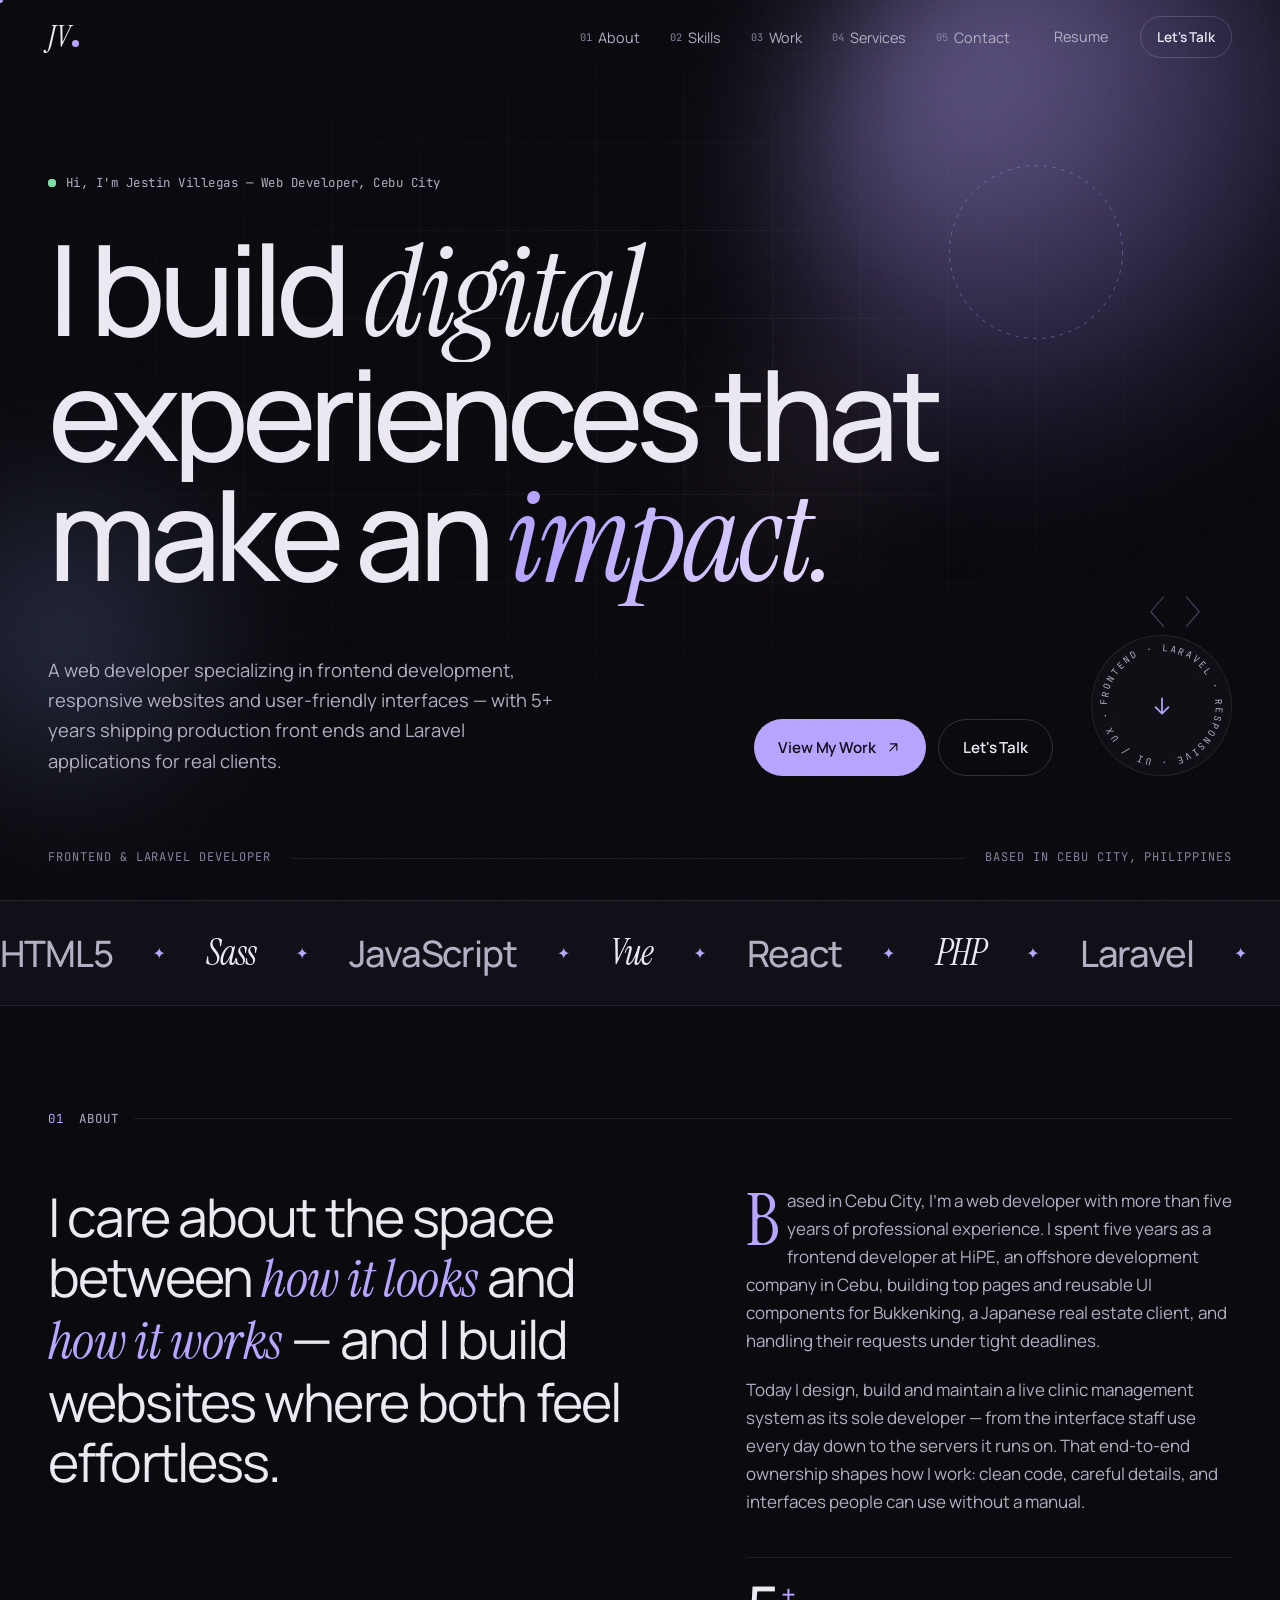
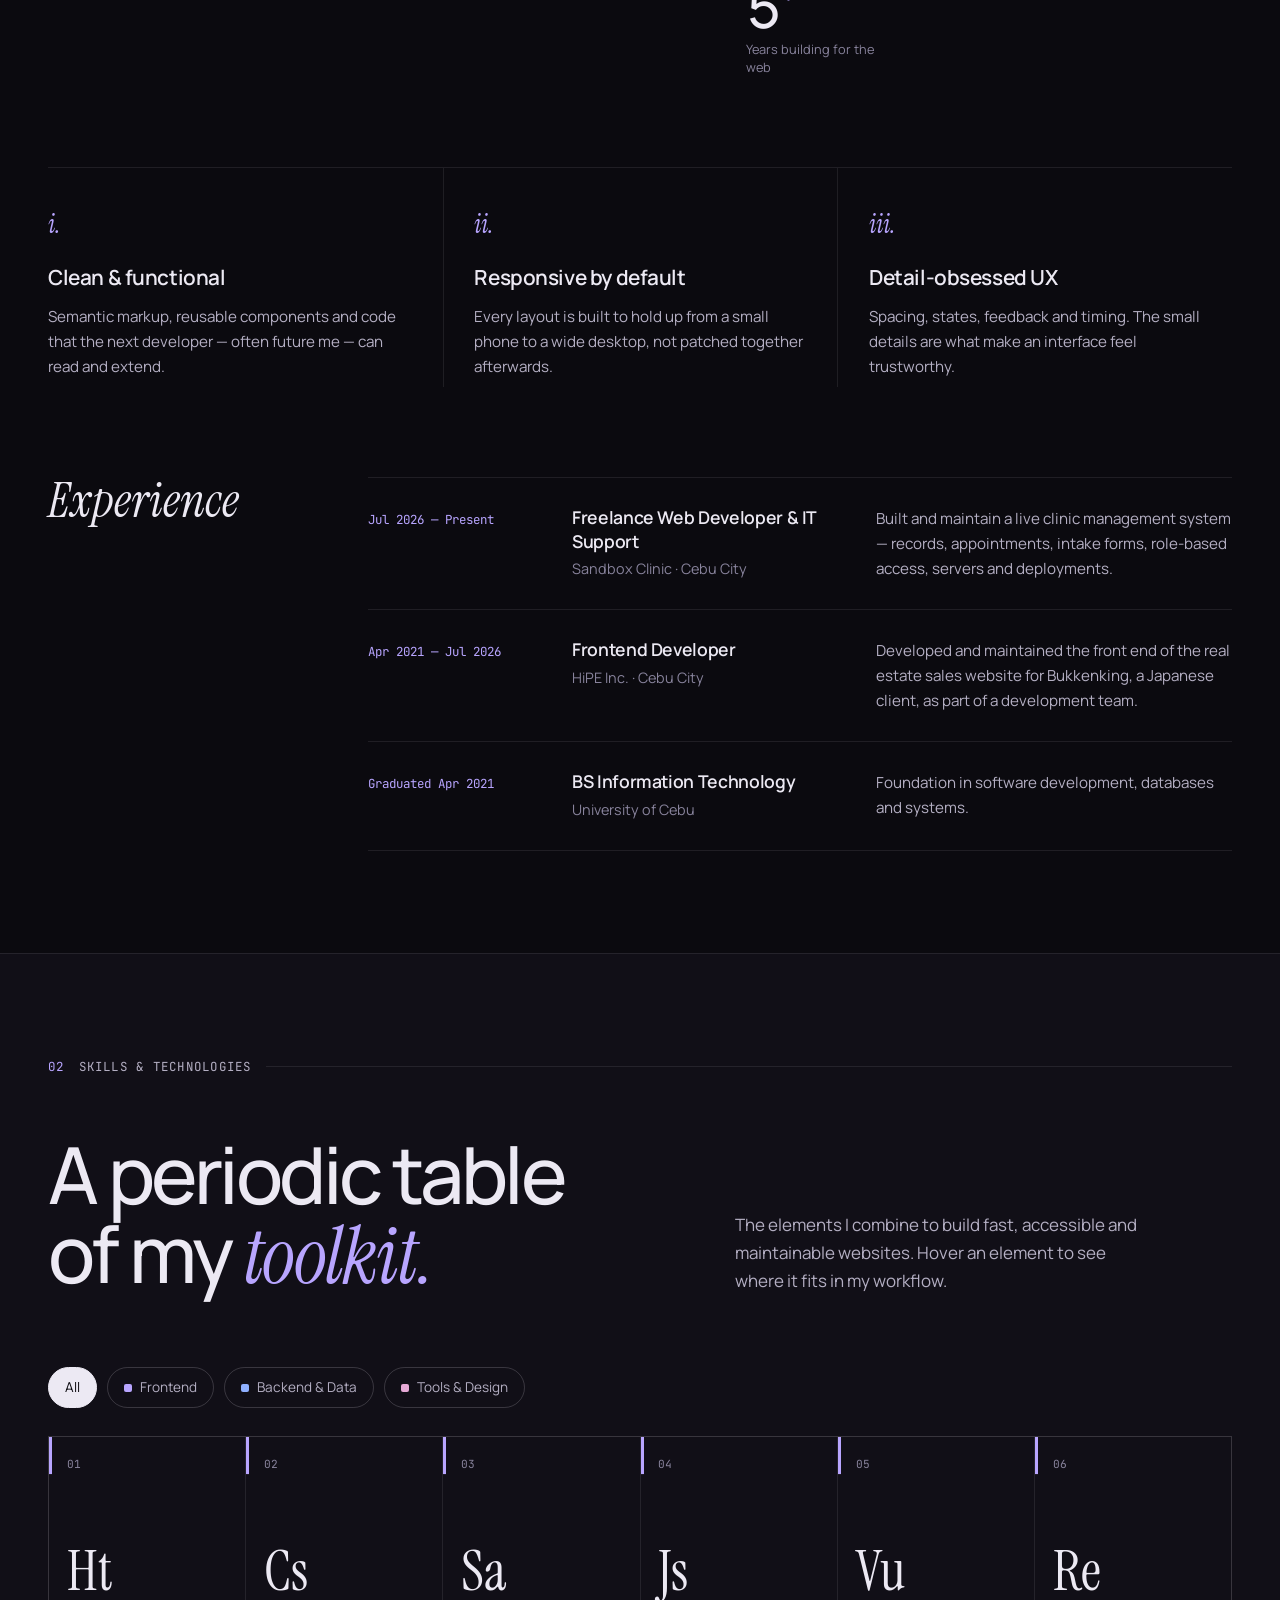
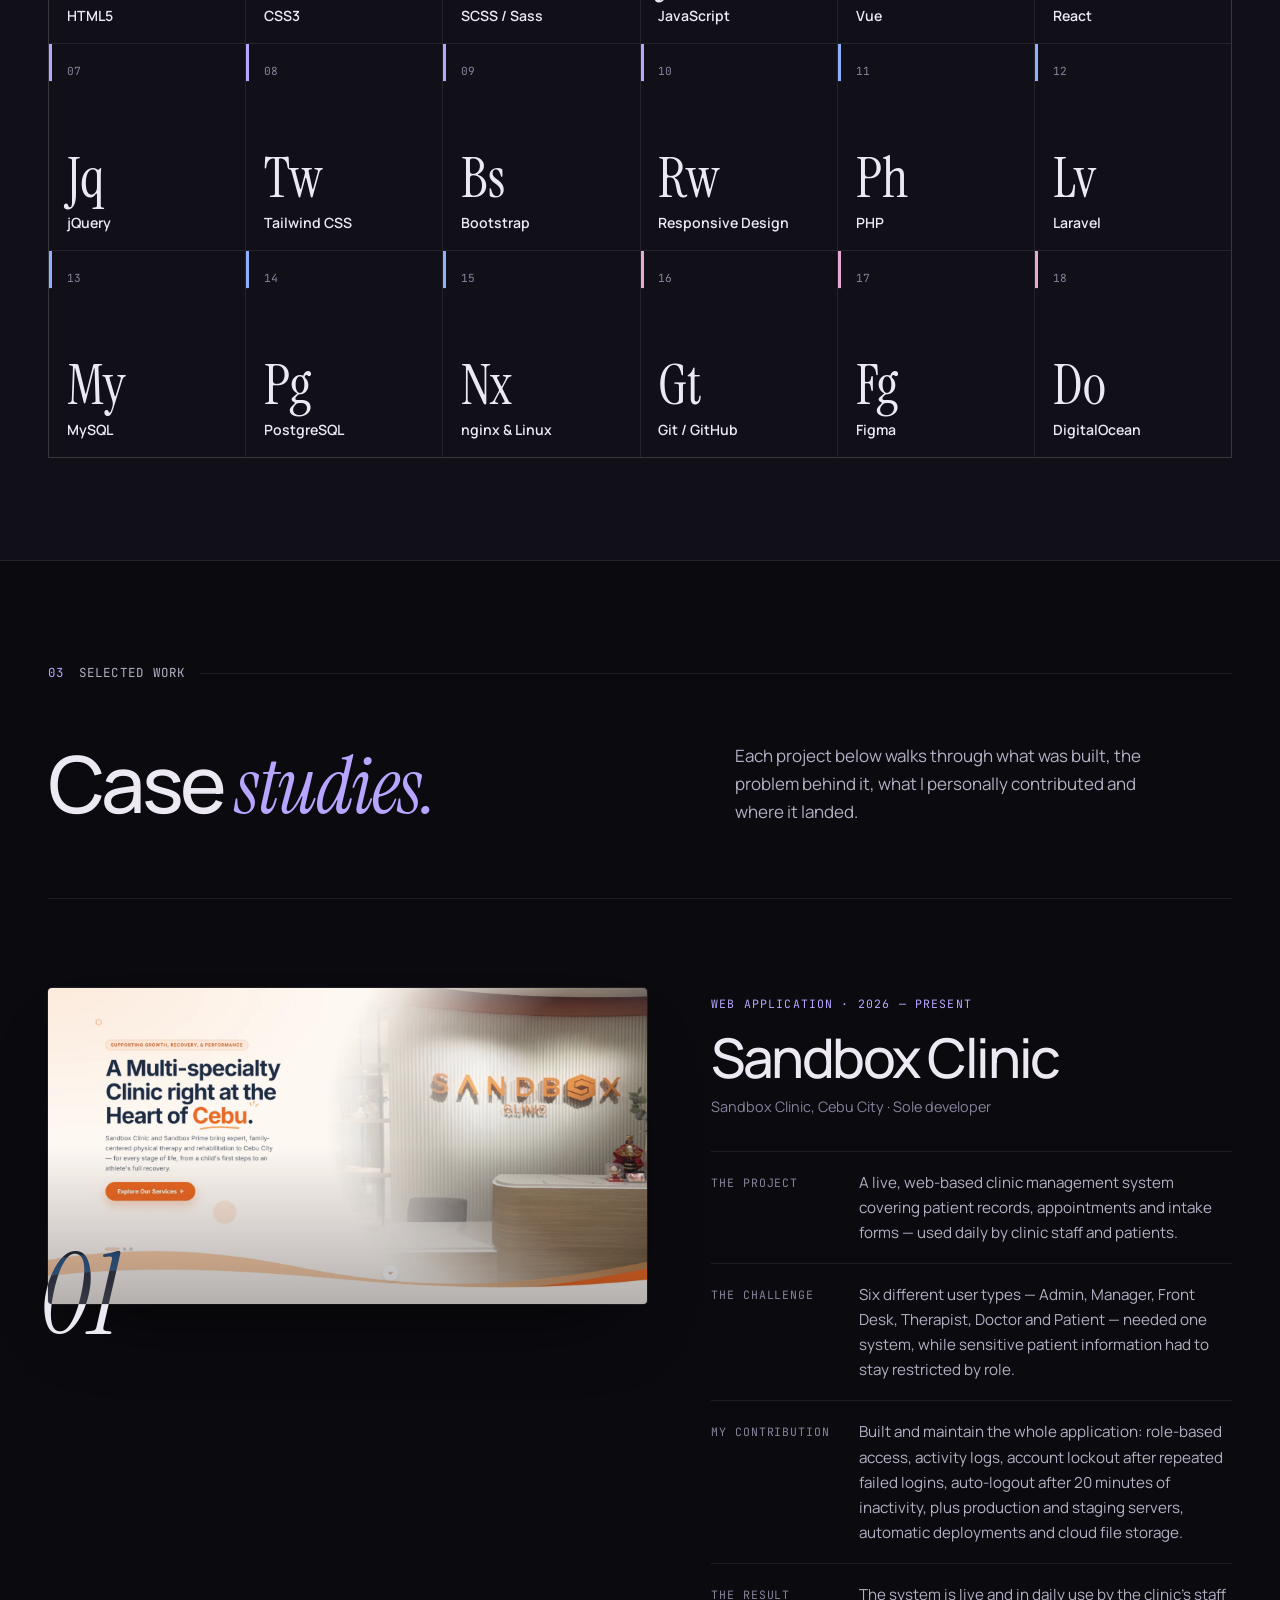
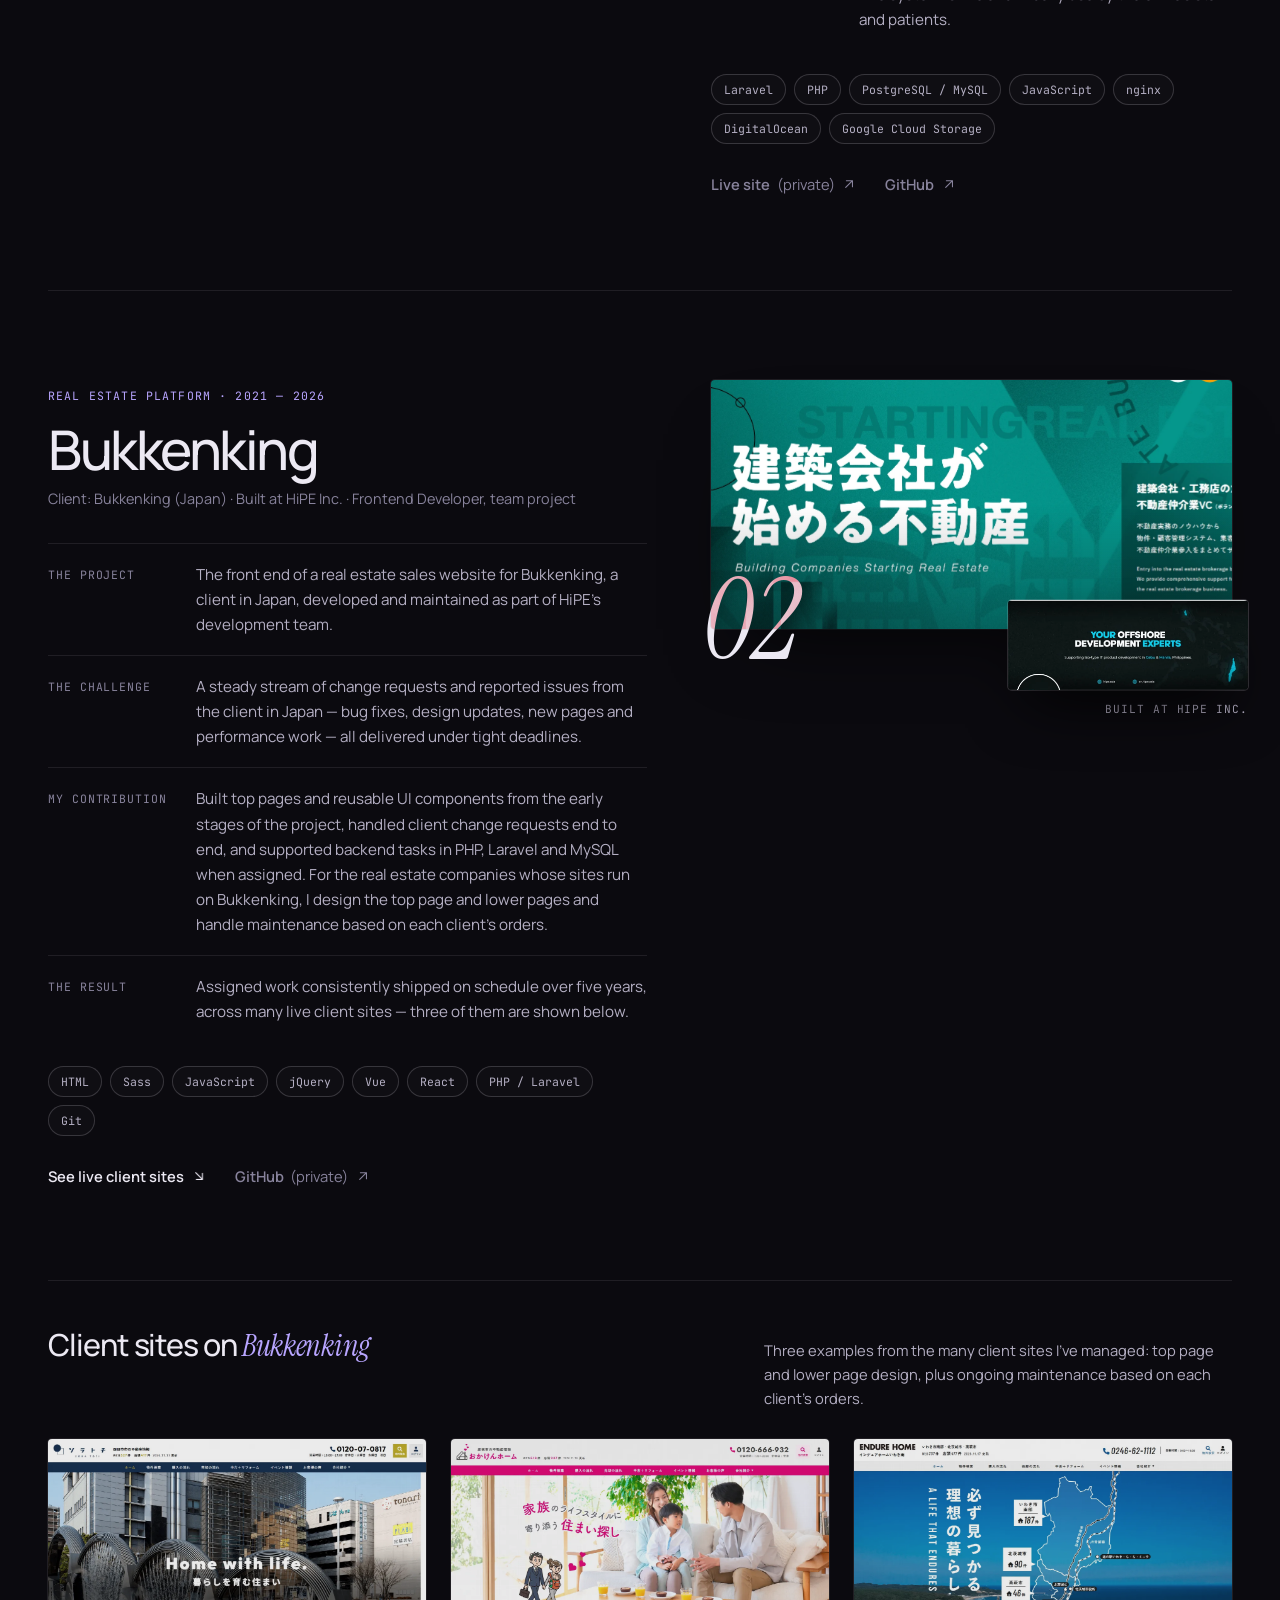
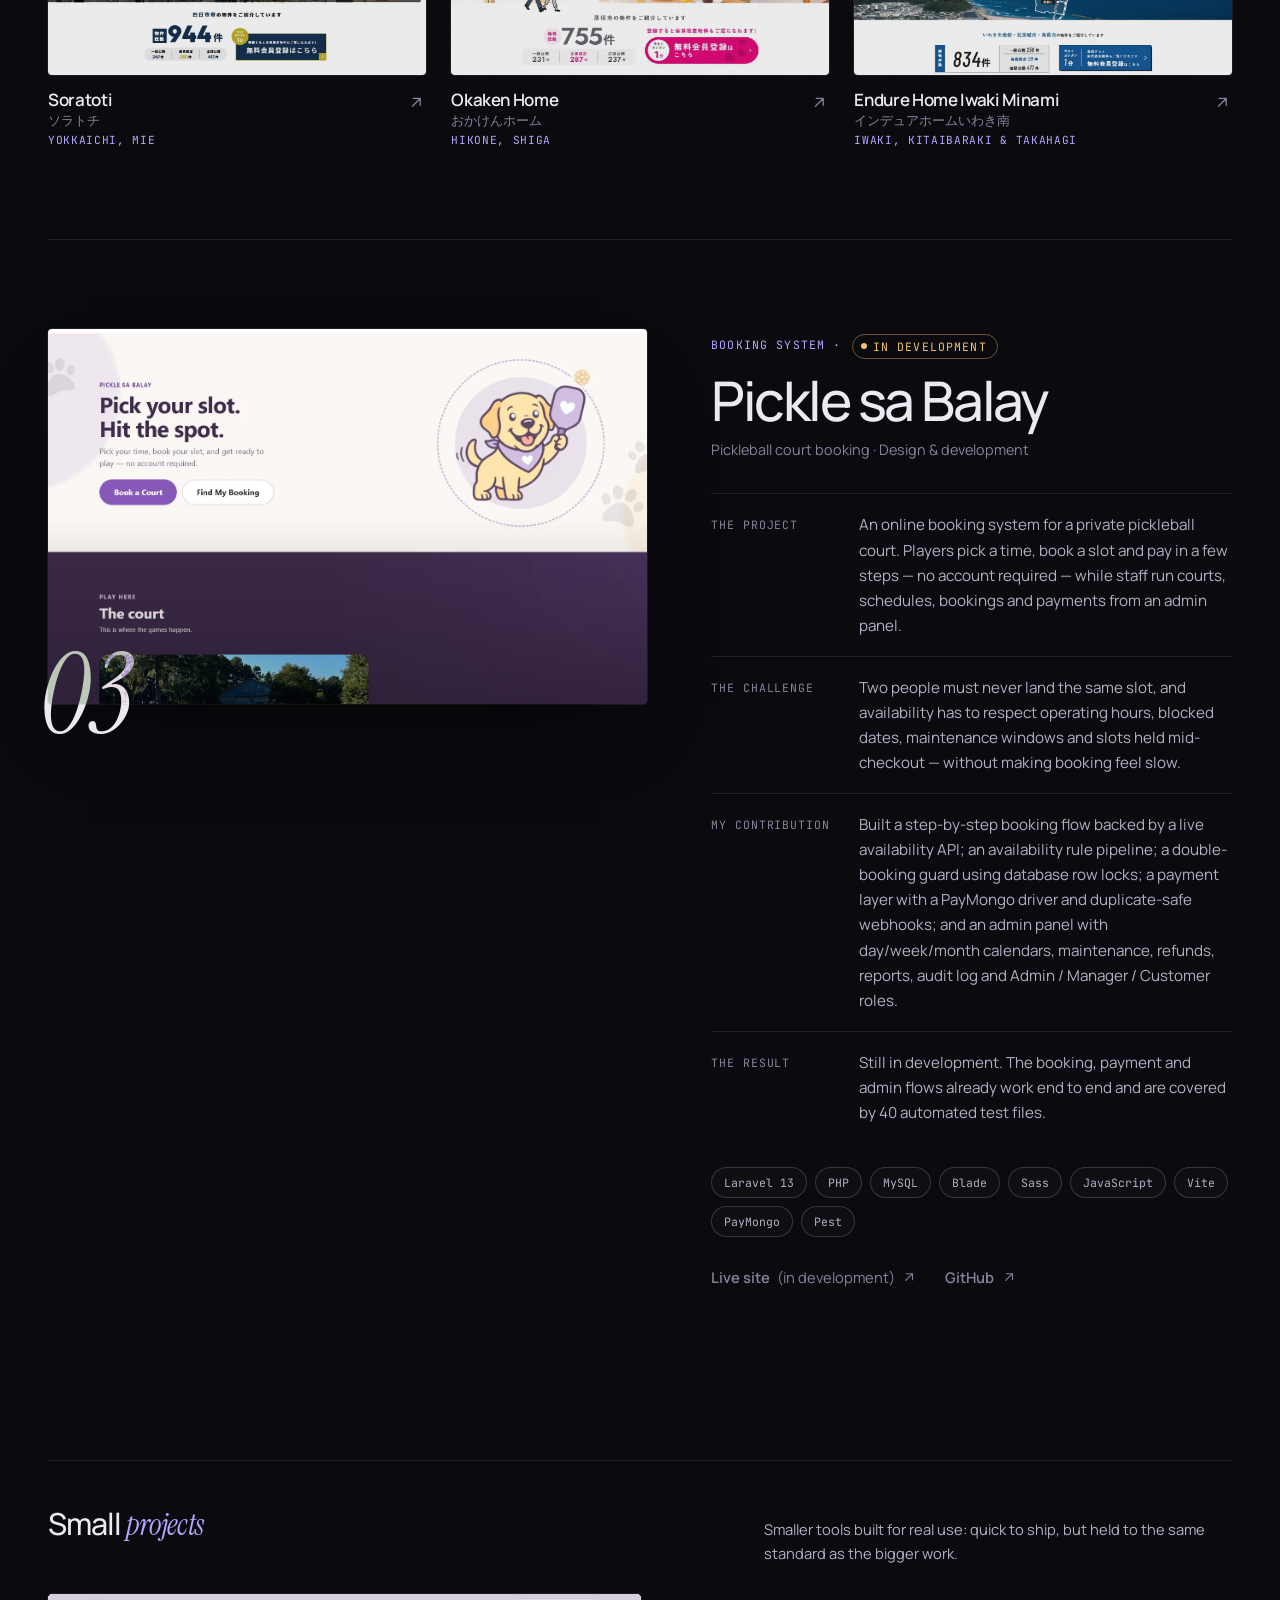
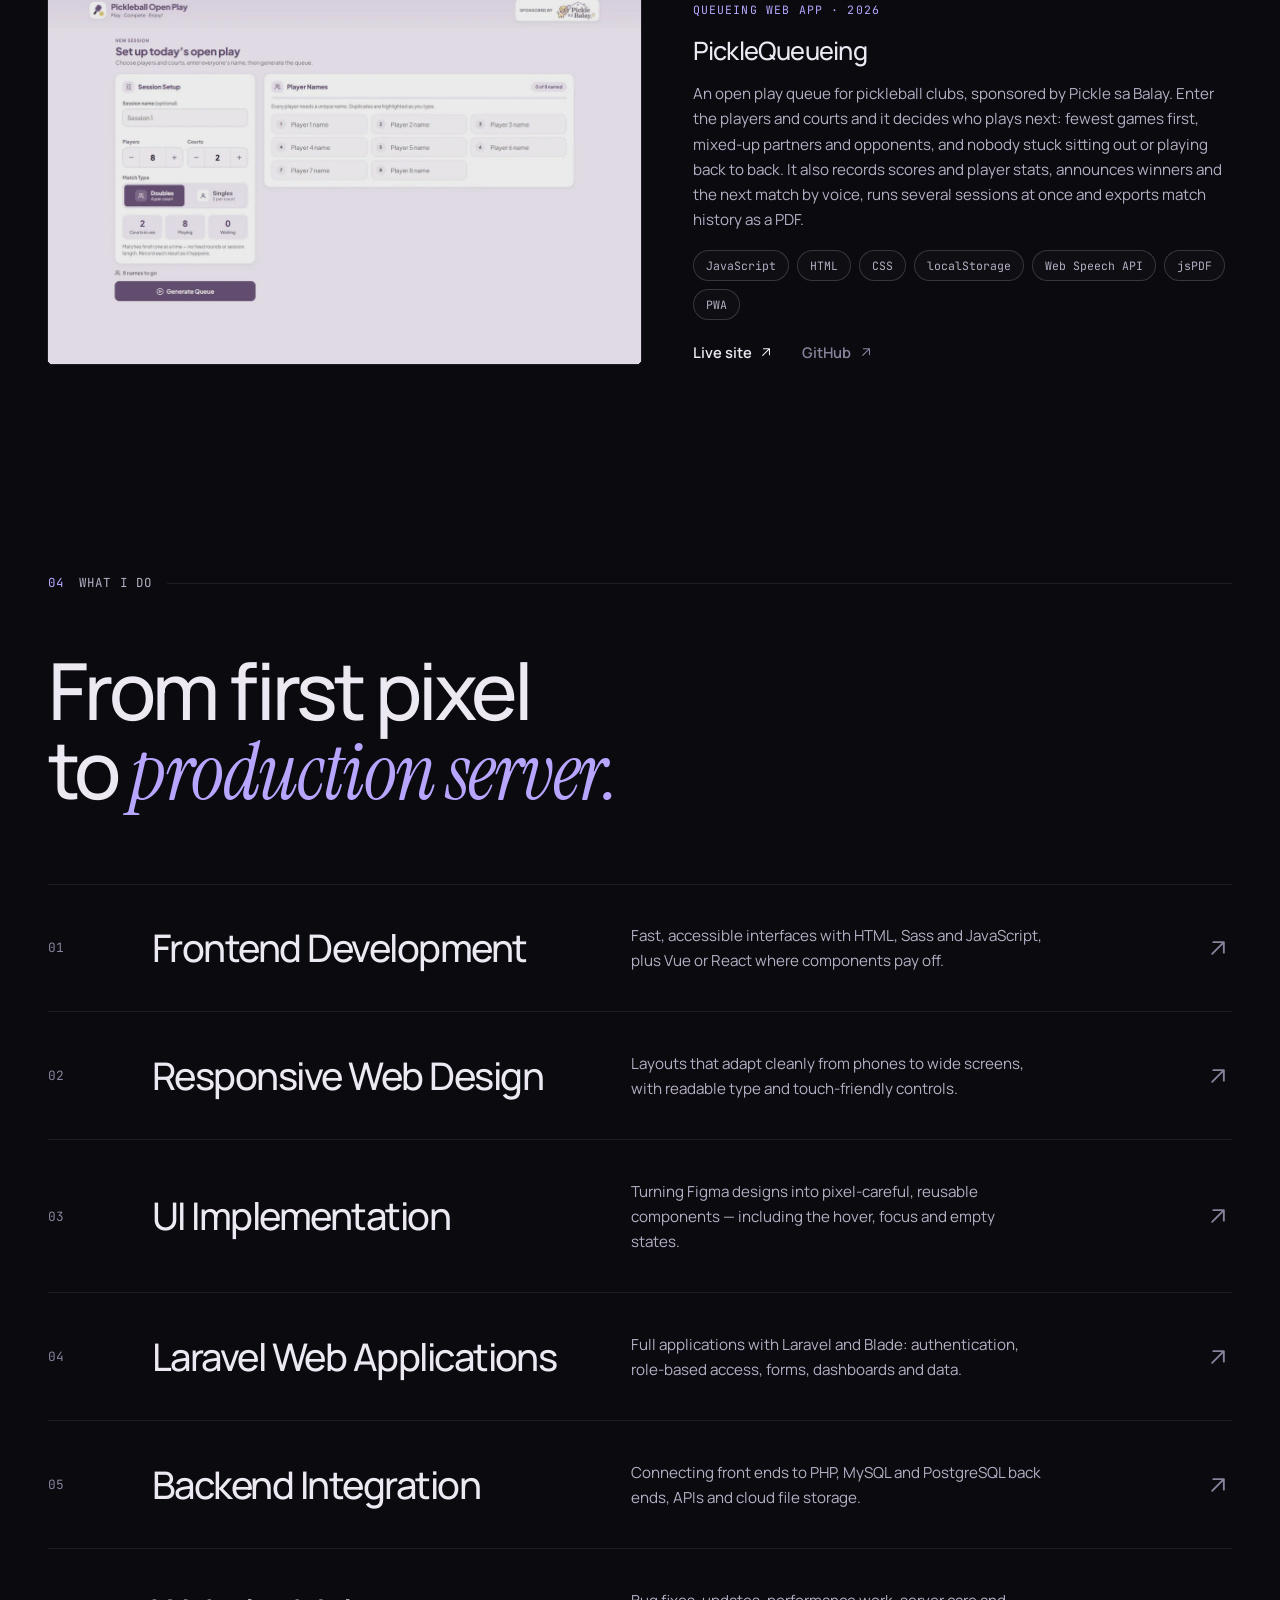
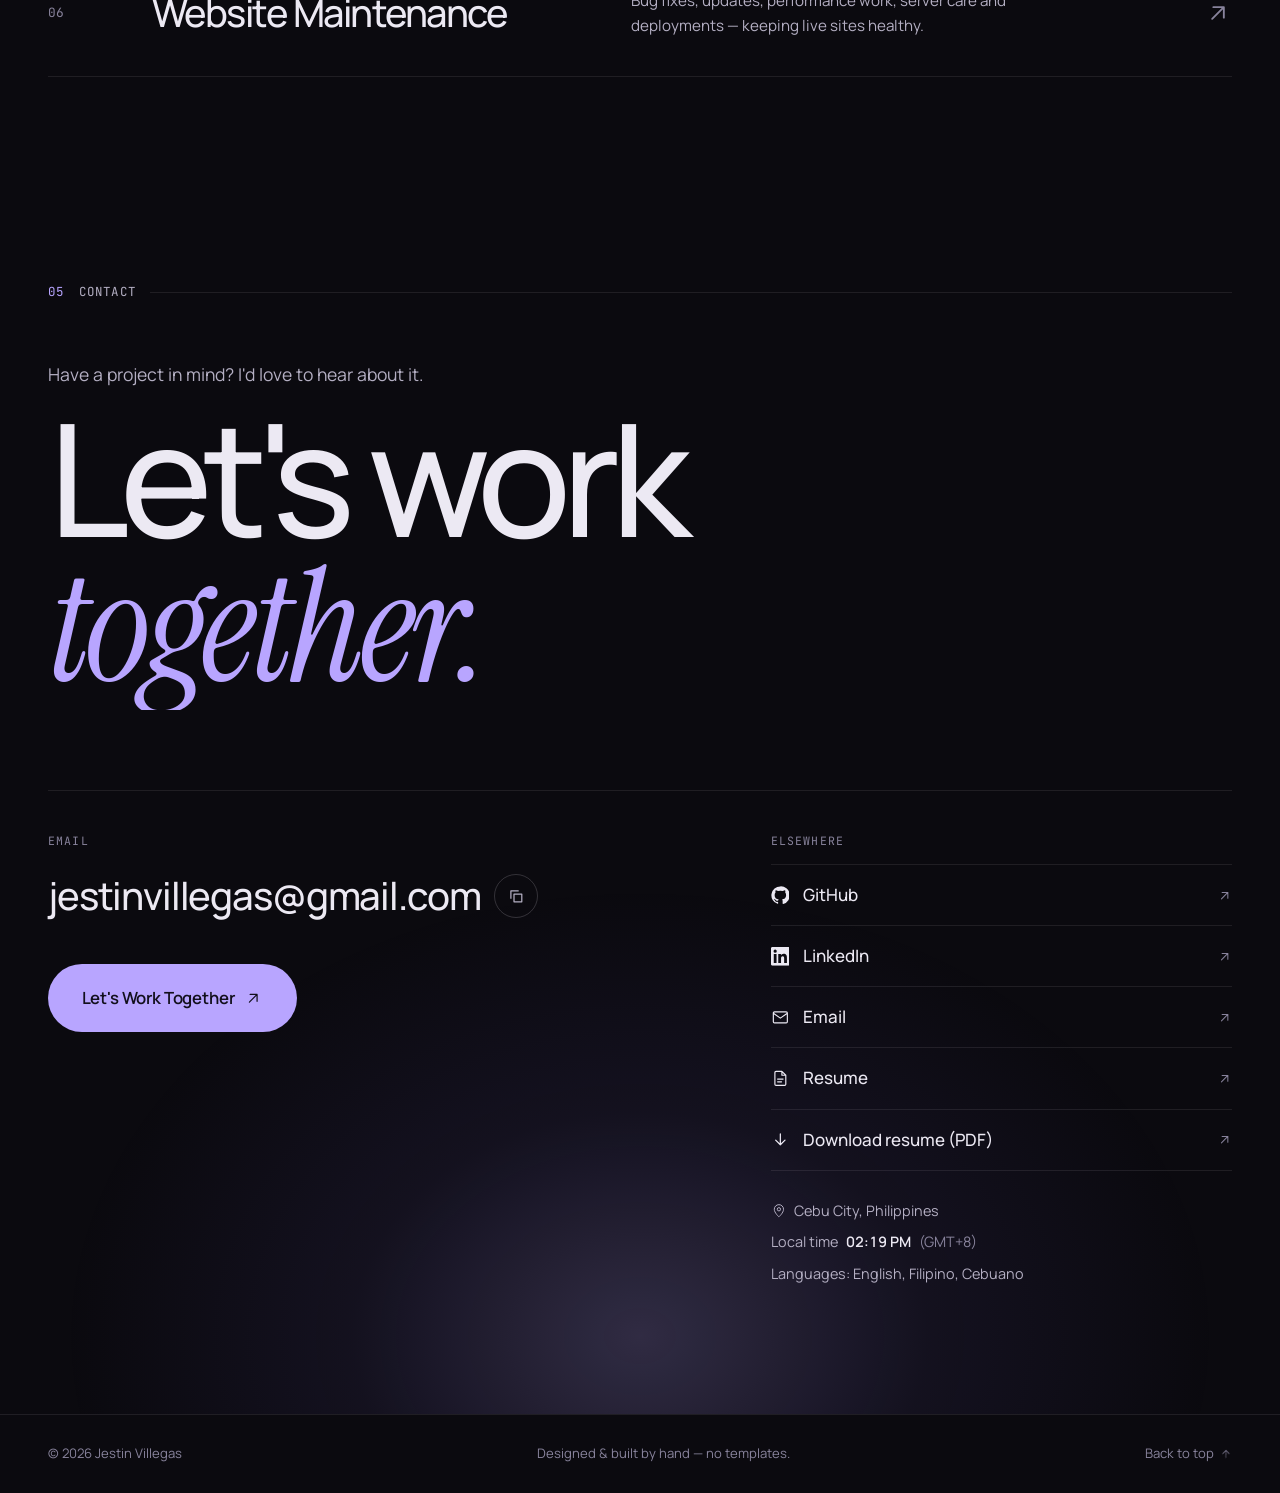
==== commit e373d6d1: "Branch-01 - update project, add Open Play Queueing" ====
--- a/index.html
+++ b/index.html
@@ -532,6 +532,34 @@
             </div>
           </div>
         </article>
+
+        <!-- Small projects: compact cards under the case studies (thumbnail: 1200×750 .webp) -->
+        <div class="minis" id="small-projects">
+          <div class="case__sites-head" data-reveal>
+            <h3 class="case__sites-title">Small <em>projects</em></h3>
+            <p>Smaller tools built for real use: quick to ship, but held to the same standard as the bigger work.</p>
+          </div>
+
+          <ul class="minis__list">
+            <li class="mini" data-reveal>
+              <a class="mini__img" href="https://pikolq.run.place/" target="_blank" rel="noopener" data-cursor="Visit" aria-label="Open Pickleball Open Play in a new tab">
+                <img src="assets/img/project-openplay.webp" alt="Pickleball Open Play setup screen: session name, player and court steppers, a doubles or singles toggle and a grid of player name fields" width="1200" height="750" loading="lazy" decoding="async">
+              </a>
+              <div class="mini__body">
+                <span class="case__tag">Queueing Web App · 2026</span>
+                <h4 class="mini__title">PickleQueueing</h4>
+                <p class="mini__desc">An open play queue for pickleball clubs, sponsored by Pickle sa Balay. Enter the players and courts and it decides who plays next: fewest games first, mixed-up partners and opponents, and nobody stuck sitting out or playing back to back. It also records scores and player stats, announces winners and the next match by voice, runs several sessions at once and exports match history as a PDF.</p>
+                <ul class="tags" aria-label="Technologies used">
+                  <li>JavaScript</li><li>HTML</li><li>CSS</li><li>localStorage</li><li>Web Speech API</li><li>jsPDF</li><li>PWA</li>
+                </ul>
+                <div class="case__links">
+                  <a class="link-arrow" href="https://pikolq.run.place/" target="_blank" rel="noopener">Live site <svg class="icon" aria-hidden="true"><use href="#i-arrow"/></svg></a>
+                  <a class="link-arrow is-disabled" href="#" aria-disabled="true" title="Add a GitHub link if the repository is public">GitHub <svg class="icon" aria-hidden="true"><use href="#i-arrow"/></svg></a>
+                </div>
+              </div>
+            </li>
+          </ul>
+        </div>
       </div>
     </section>
 
--- a/assets/css/styles.css
+++ b/assets/css/styles.css
@@ -1109,6 +1109,54 @@
 .case__links { display: flex; flex-wrap: wrap; gap: 28px; margin-top: 28px; }
 .case--placeholder .case__body { opacity: 0.75; }
 
+/* small projects: compact cards after the case studies */
+.minis {
+  margin-top: clamp(48px, 6vw, 88px);
+  padding-top: clamp(28px, 3vw, 40px);
+  border-top: 1px solid var(--line);
+}
+.minis__list {
+  display: grid;
+  grid-template-columns: repeat(auto-fill, minmax(min(100%, 340px), 1fr));
+  gap: clamp(28px, 3vw, 40px);
+}
+.mini { display: grid; align-content: start; gap: 20px; }
+.mini__img {
+  display: block;
+  overflow: hidden;
+  aspect-ratio: 16 / 10;
+  border-radius: var(--radius);
+  background: var(--surface);
+  box-shadow: 0 0 0 1px var(--line);
+}
+.mini__img img {
+  width: 100%;
+  height: 100%;
+  object-fit: cover;
+  object-position: top;
+  transition: transform 1s var(--ease-out), filter .6s;
+  filter: saturate(.85) brightness(.92);
+}
+.mini__img:hover img { transform: scale(1.05); filter: none; }
+.mini__title {
+  margin-top: 8px;
+  font-size: clamp(1.3rem, 1.1rem + .6vw, 1.6rem);
+  font-weight: 500;
+  letter-spacing: -0.03em;
+}
+.mini__desc { margin-top: 10px; color: var(--text-2); font-size: 0.95rem; }
+.mini .tags { margin-top: 18px; }
+.mini .case__links { margin-top: 20px; }
+/* a lone card sits image-beside-text instead of leaving the row half empty */
+@media (min-width: 760px) {
+  .mini:only-child {
+    grid-column: 1 / -1;
+    grid-template-columns: 1.1fr 1fr;
+    gap: clamp(28px, 4vw, 56px);
+    align-items: start;
+  }
+}
+
 /* ---------- Services ---------- */
 .services__intro { margin-bottom: clamp(40px, 6vw, 72px); }
 .services__list { border-bottom: 1px solid var(--line); }
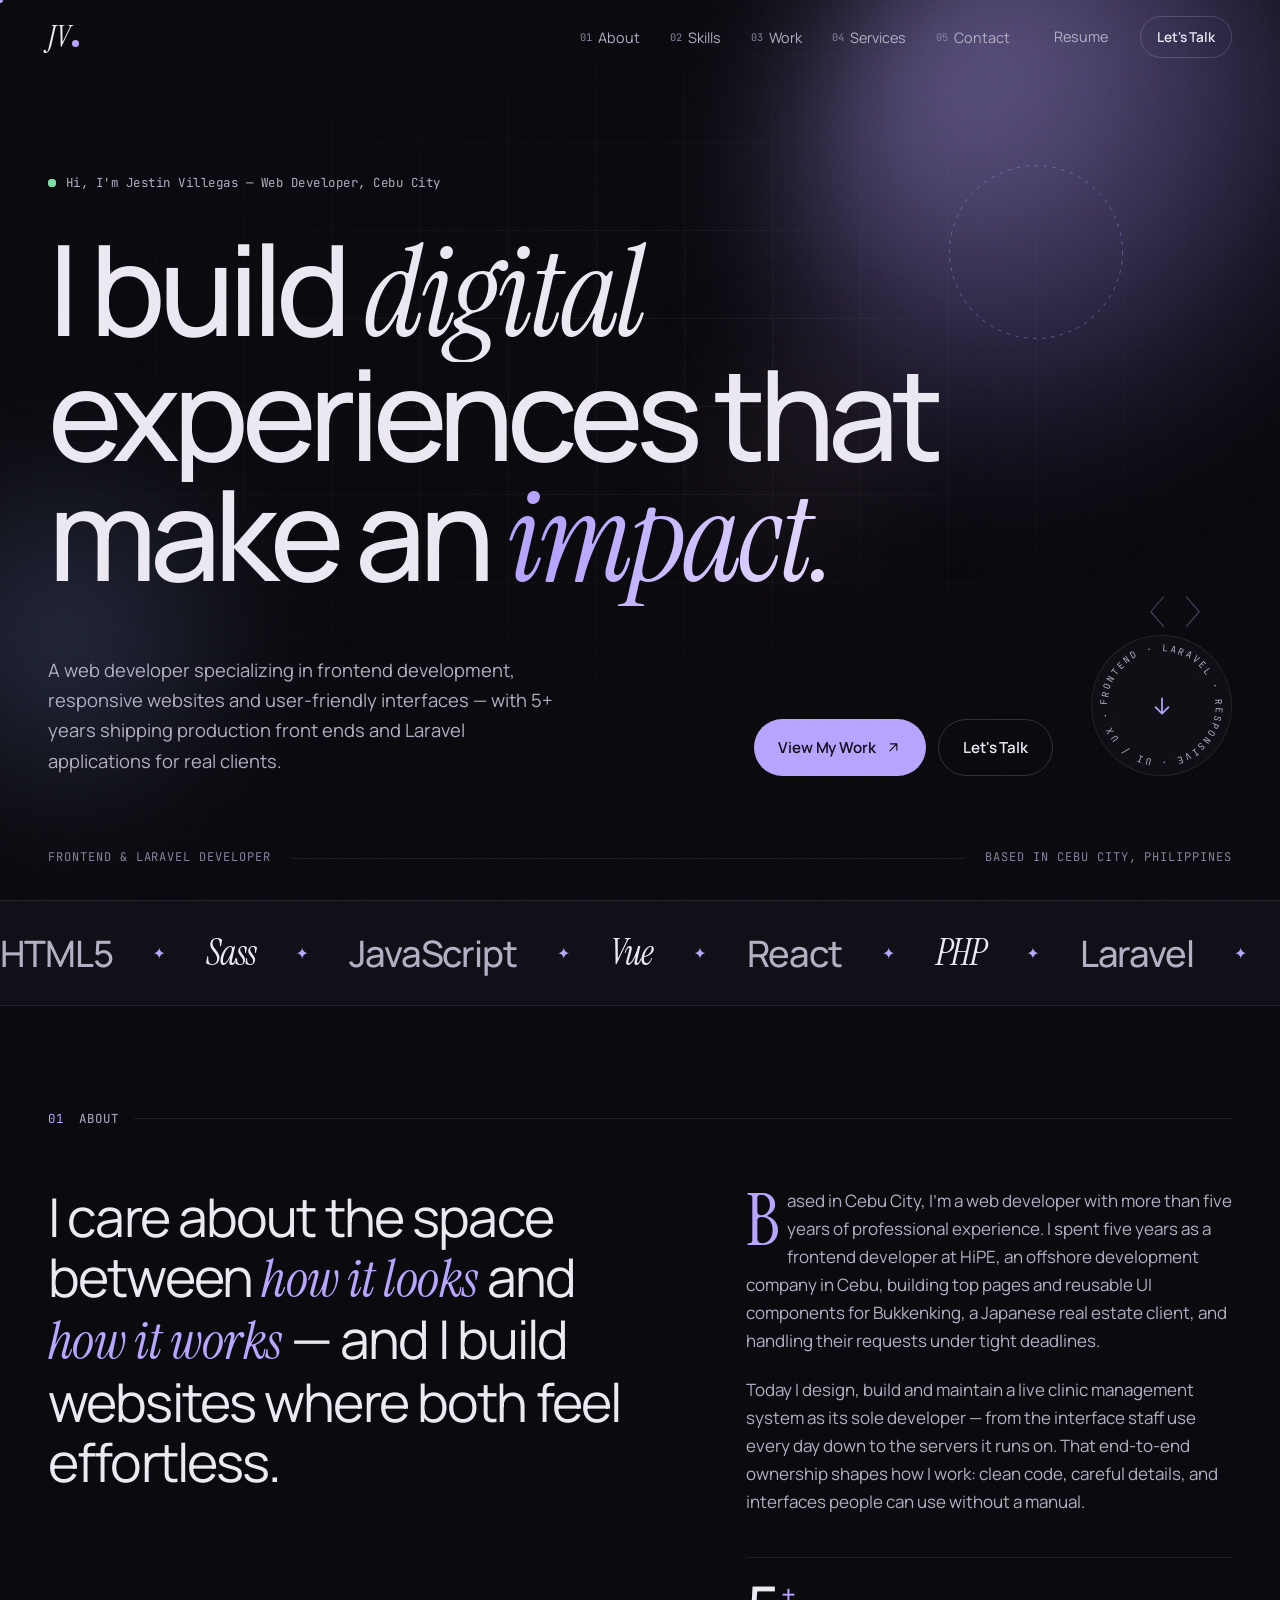
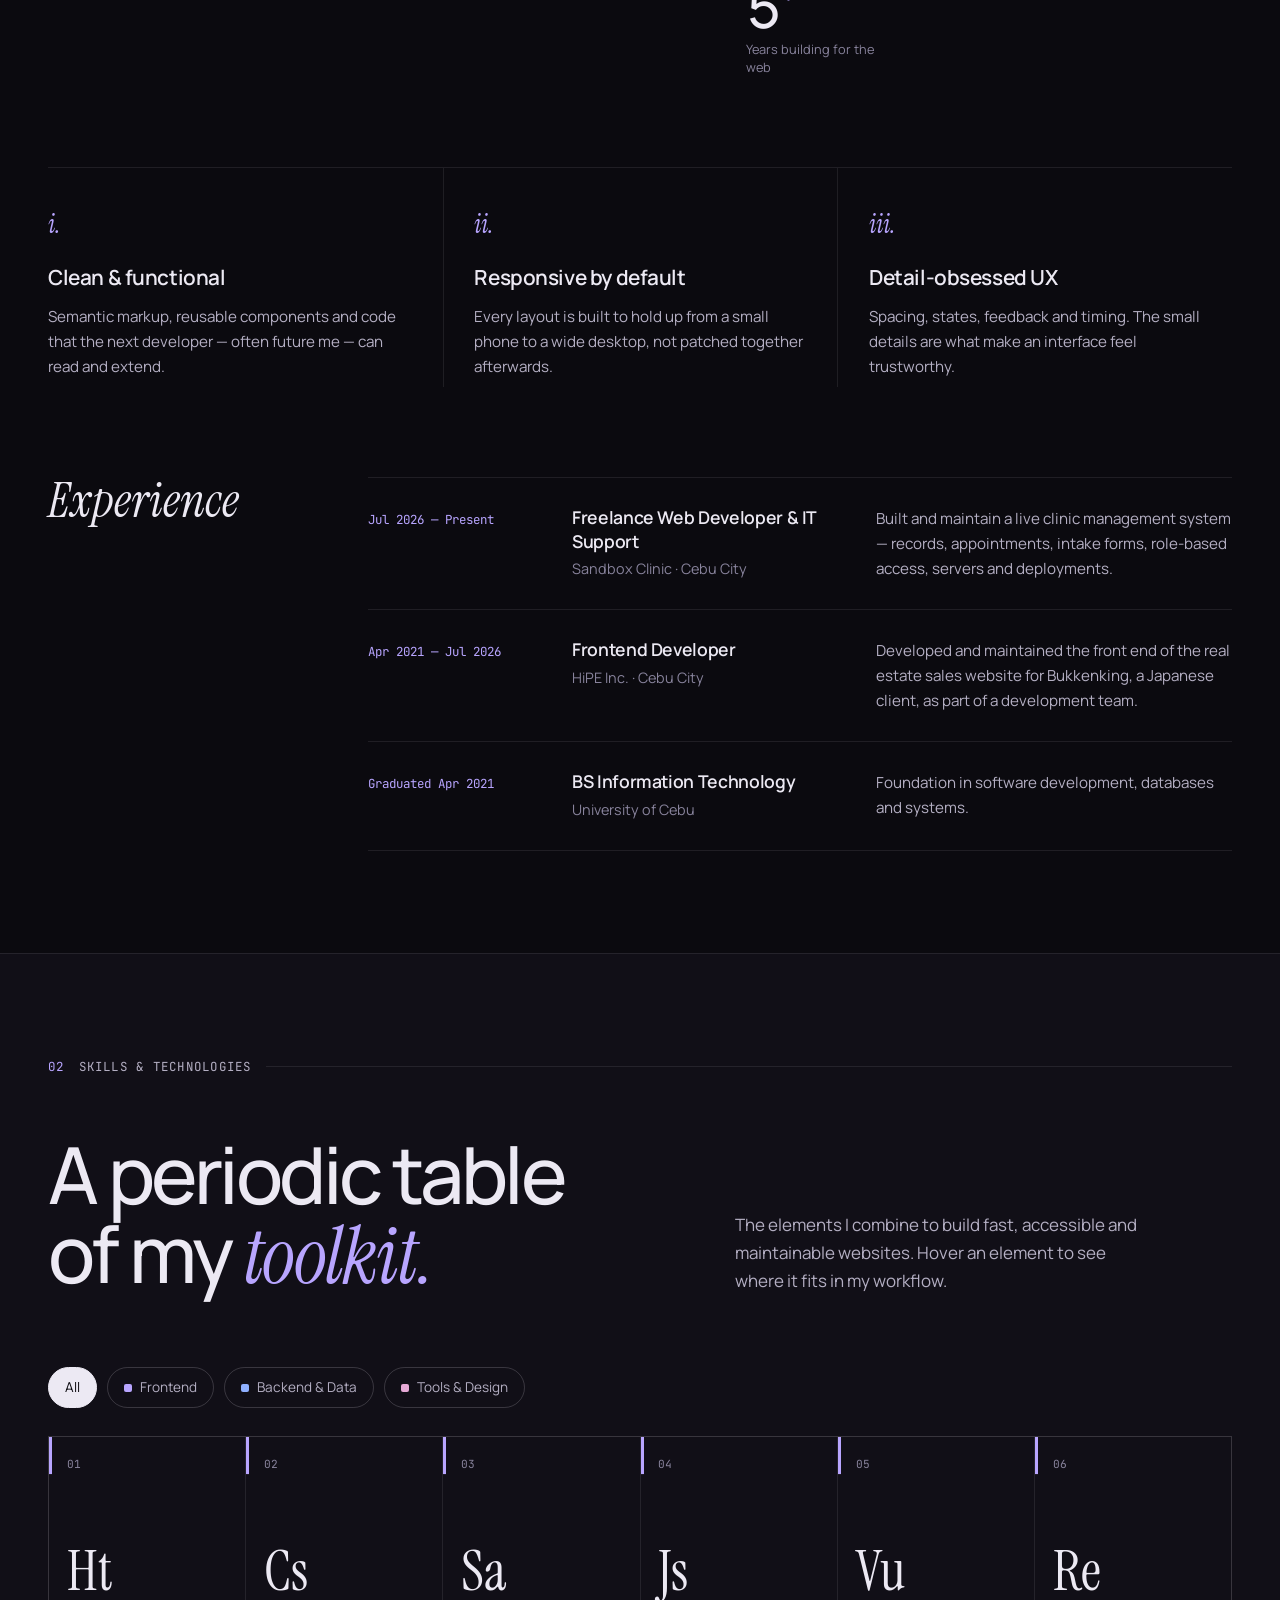
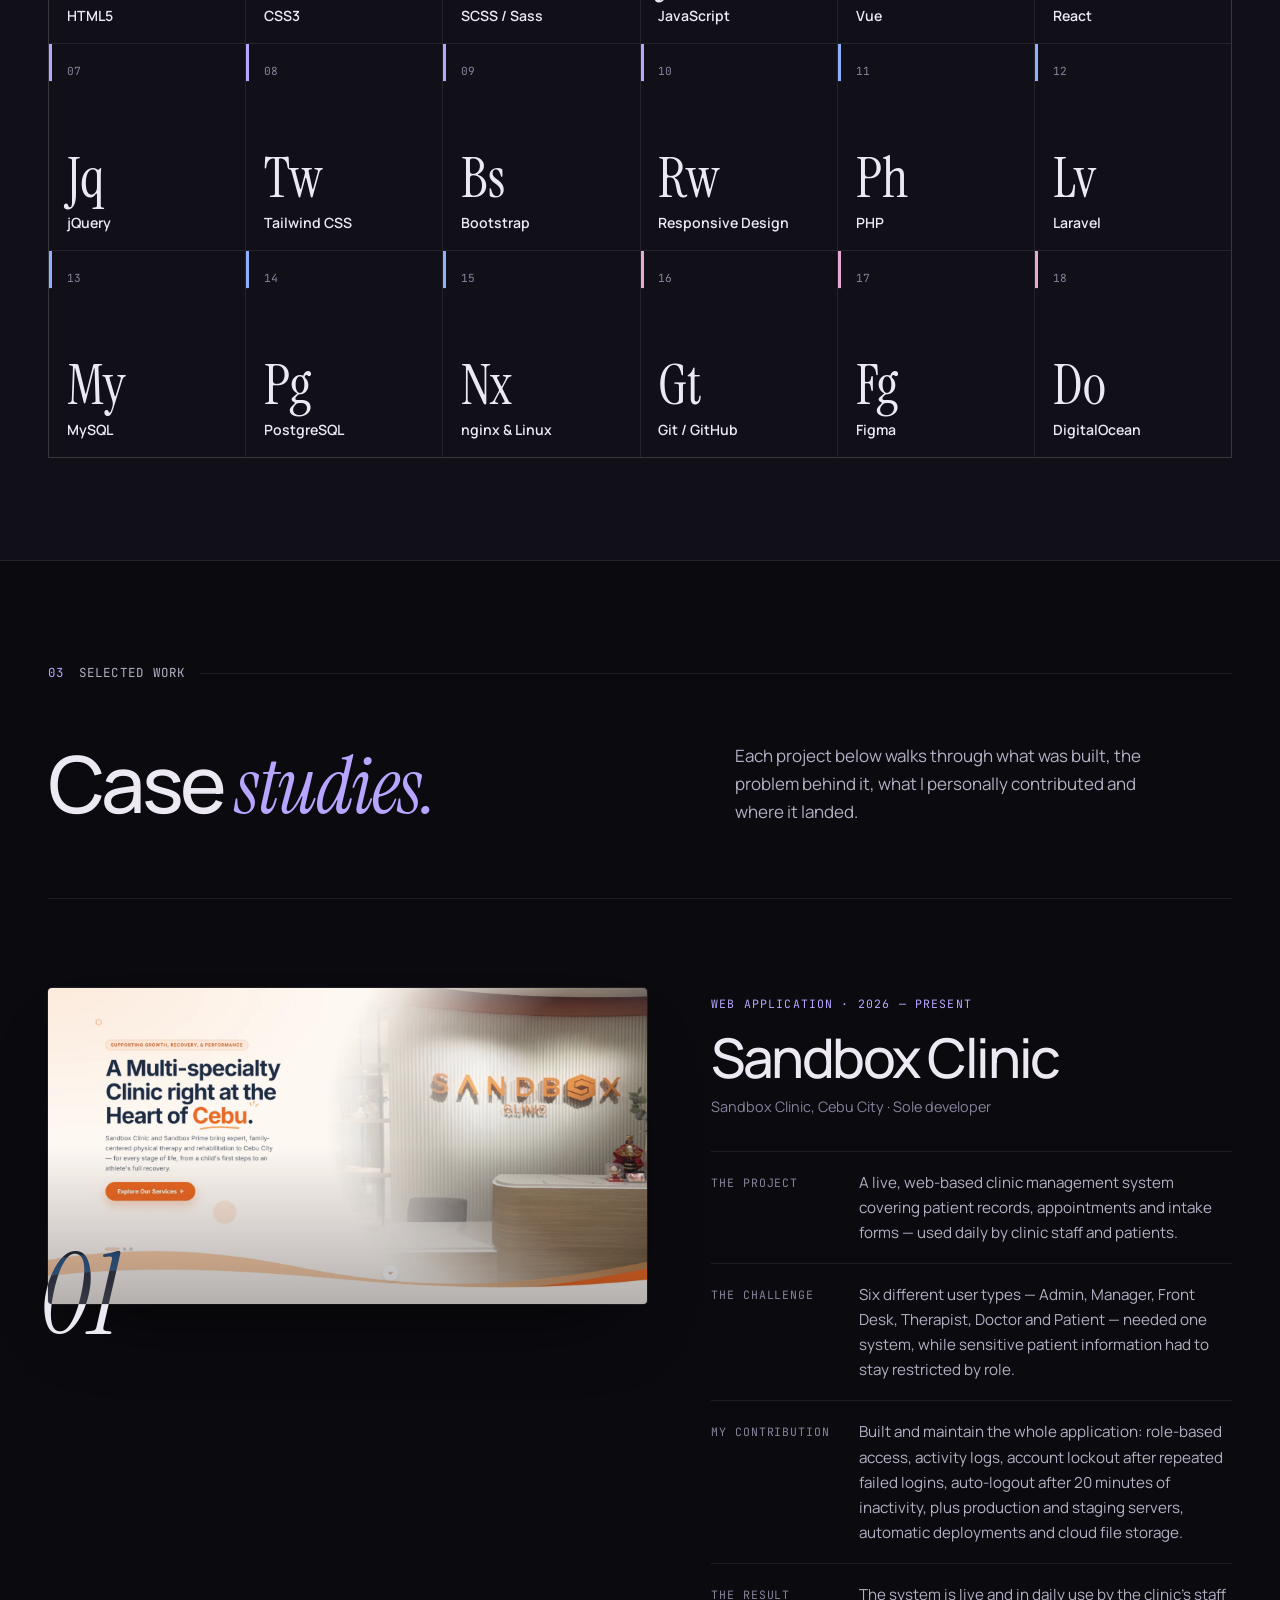
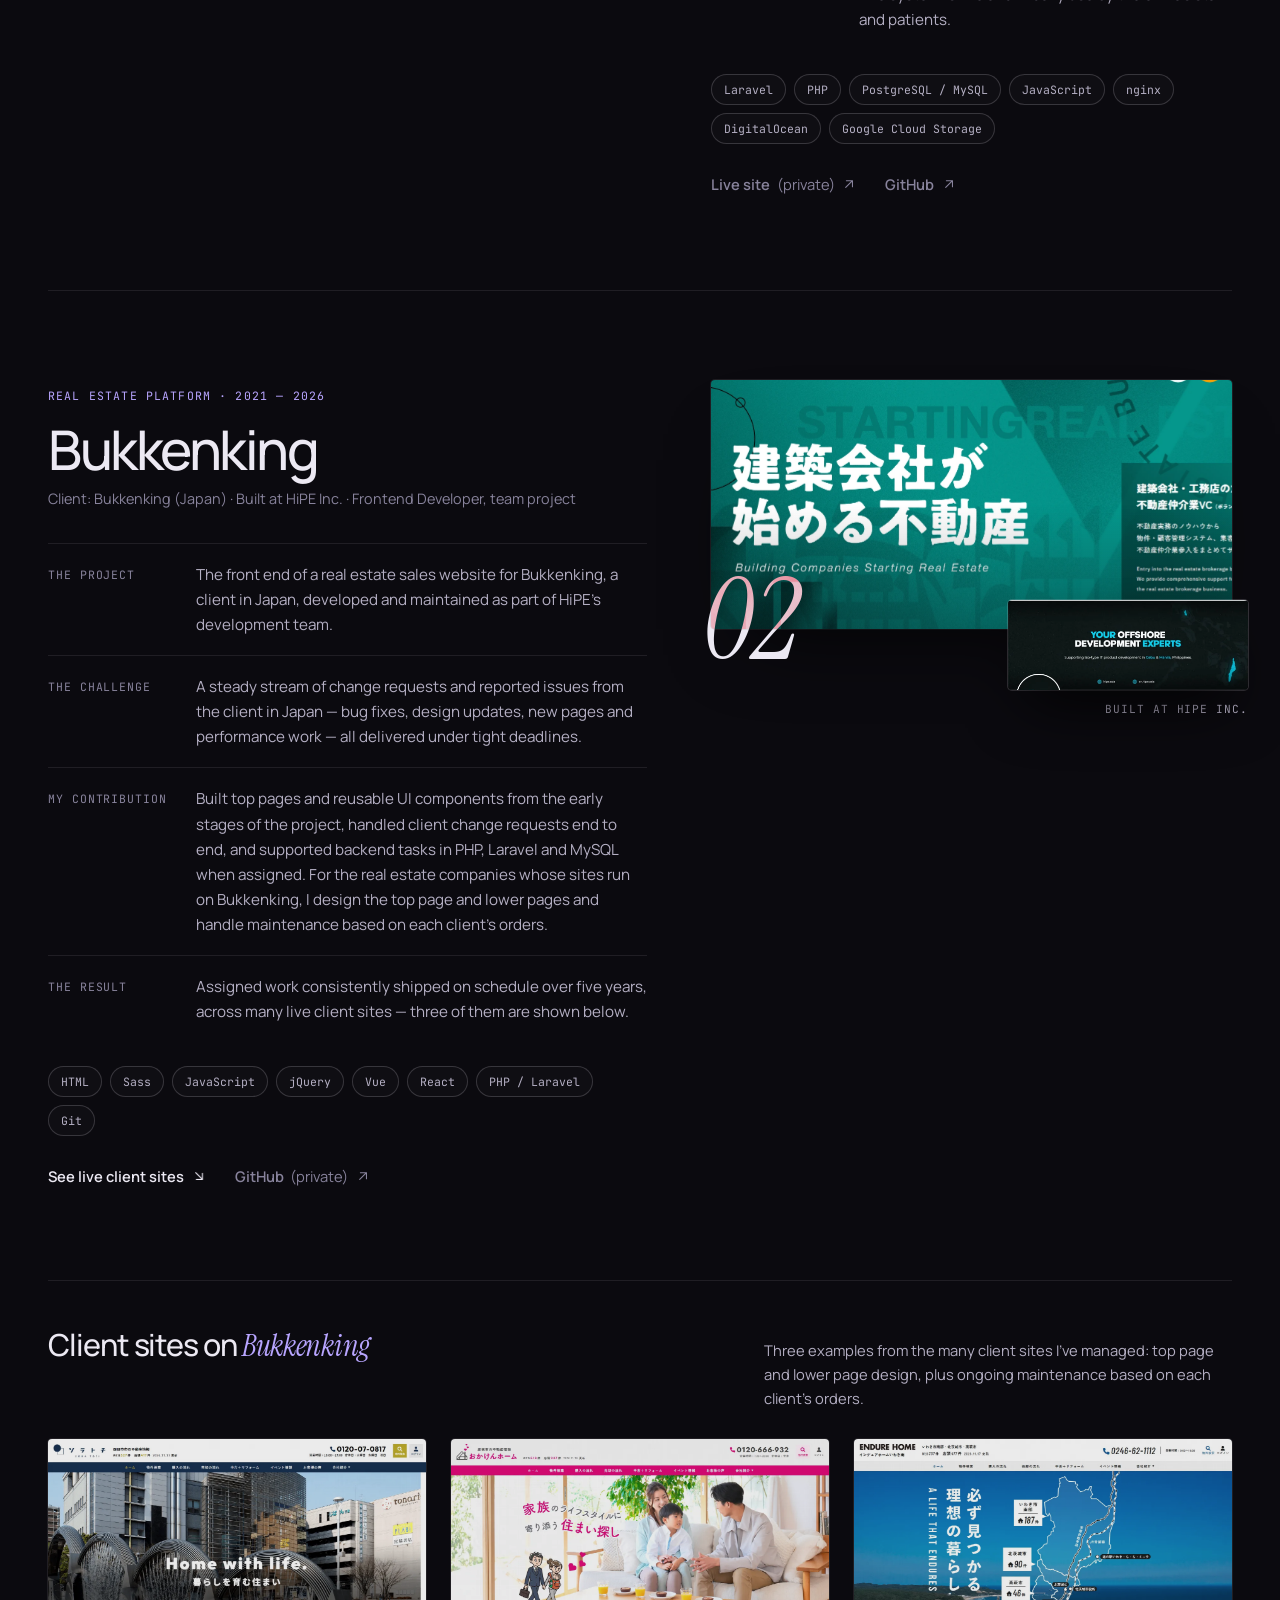
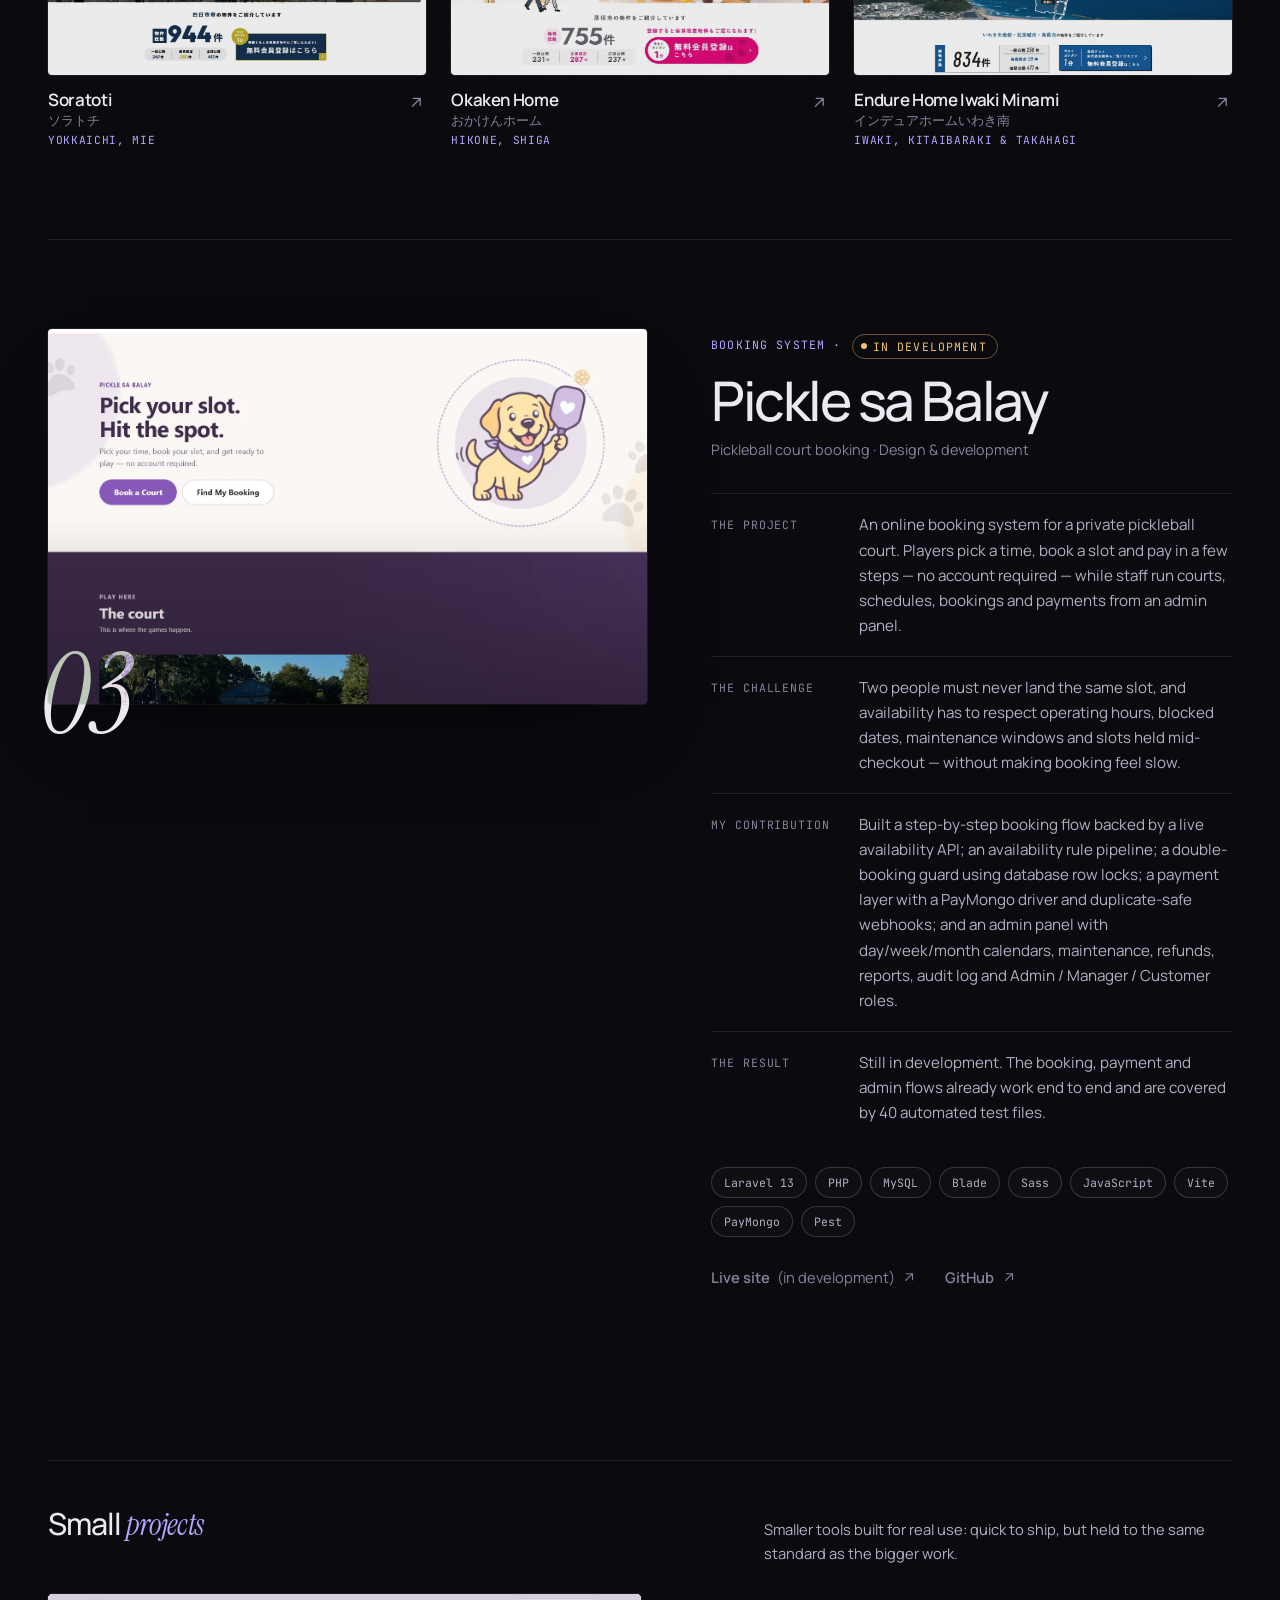
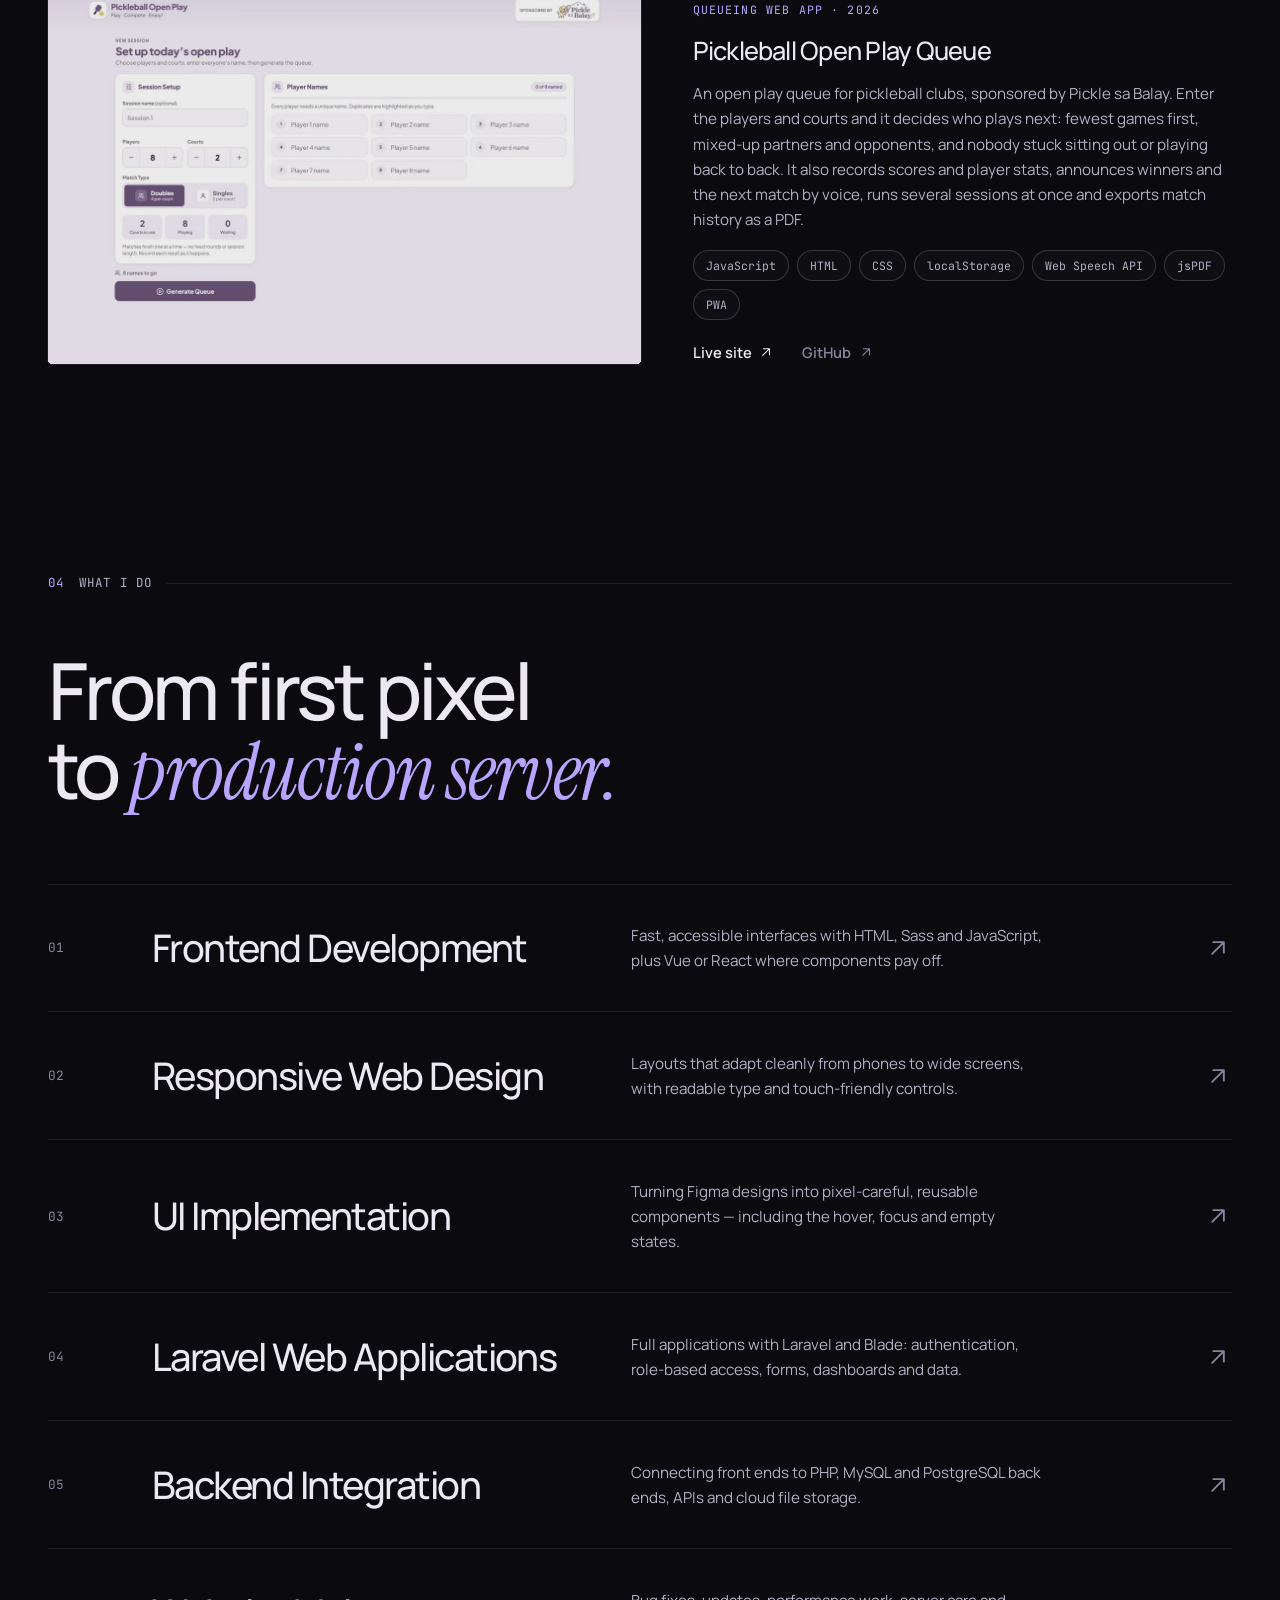
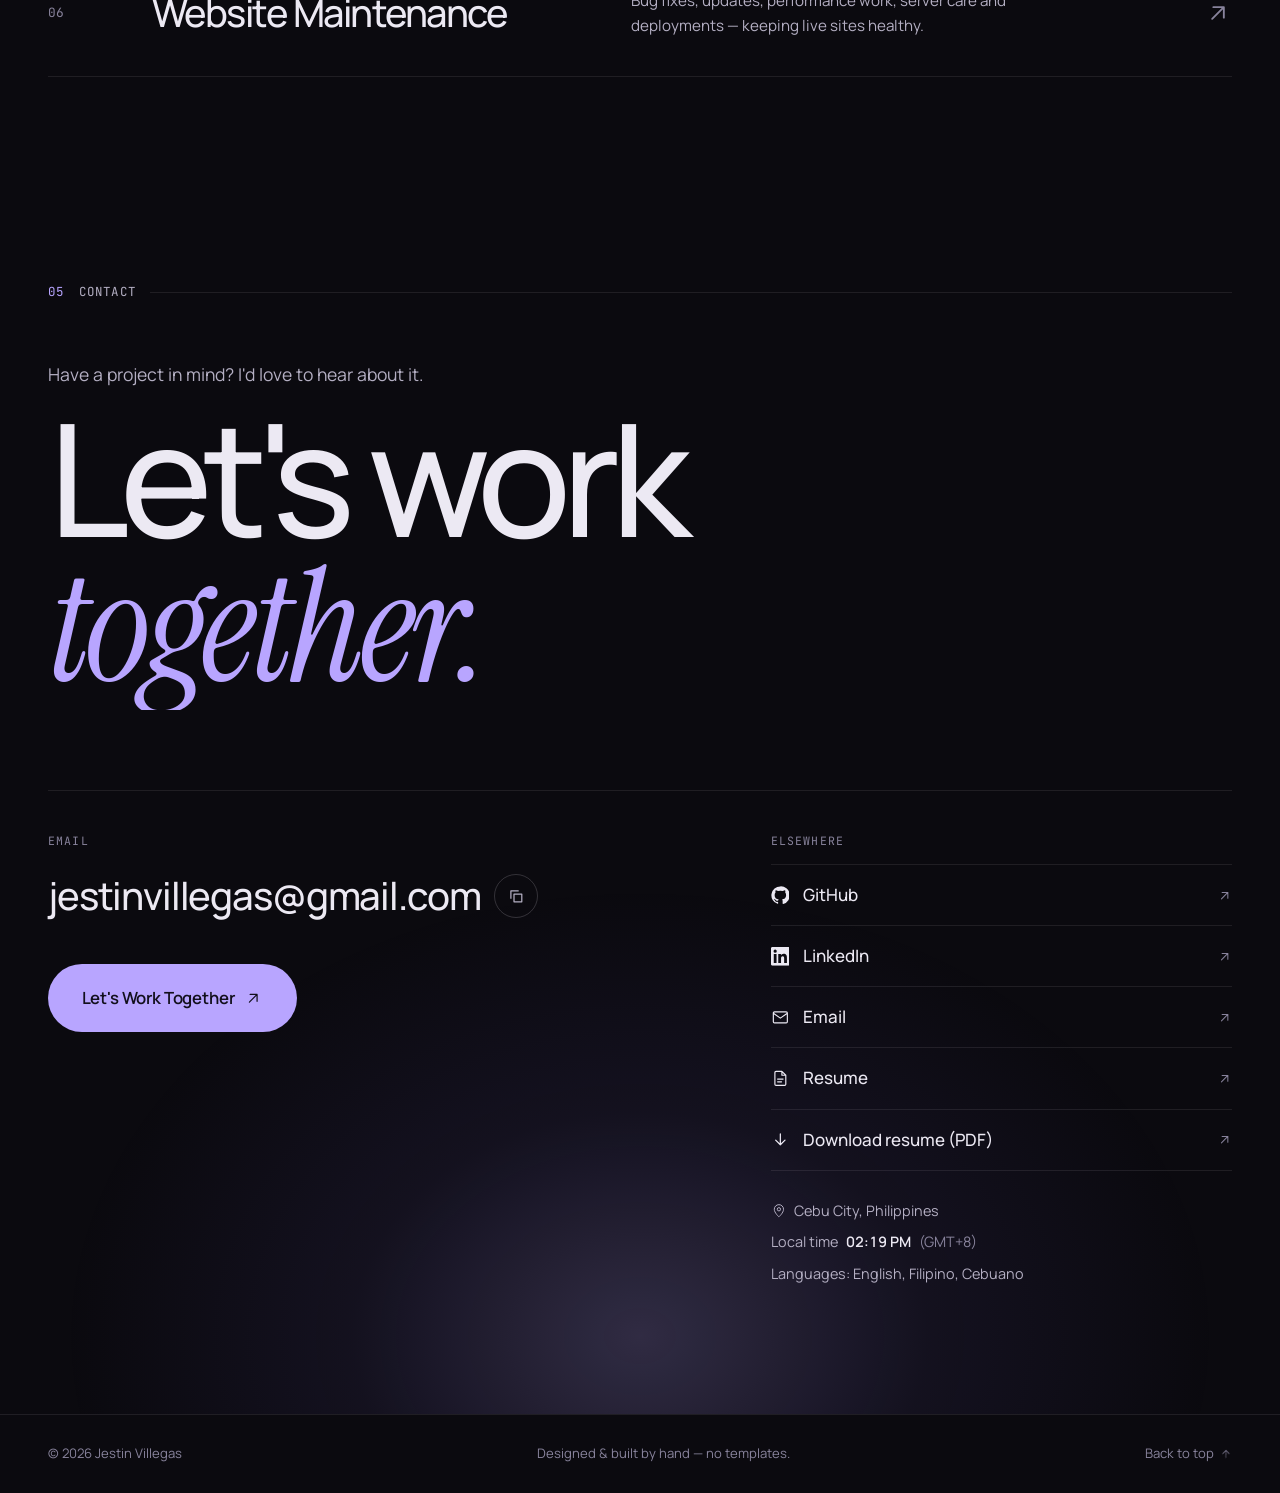
==== commit 86735060: "Branch-01 - change project name" ====
--- a/index.html
+++ b/index.html
@@ -542,12 +542,12 @@
 
           <ul class="minis__list">
             <li class="mini" data-reveal>
-              <a class="mini__img" href="https://pikolq.run.place/" target="_blank" rel="noopener" data-cursor="Visit" aria-label="Open Pickleball Open Play in a new tab">
+              <a class="mini__img" href="https://pikolq.run.place/" target="_blank" rel="noopener" data-cursor="Visit" aria-label="Open the Pickleball Open Play Queue in a new tab">
                 <img src="assets/img/project-openplay.webp" alt="Pickleball Open Play setup screen: session name, player and court steppers, a doubles or singles toggle and a grid of player name fields" width="1200" height="750" loading="lazy" decoding="async">
               </a>
               <div class="mini__body">
                 <span class="case__tag">Queueing Web App · 2026</span>
-                <h4 class="mini__title">PickleQueueing</h4>
+                <h4 class="mini__title">Pickleball Open Play Queue</h4>
                 <p class="mini__desc">An open play queue for pickleball clubs, sponsored by Pickle sa Balay. Enter the players and courts and it decides who plays next: fewest games first, mixed-up partners and opponents, and nobody stuck sitting out or playing back to back. It also records scores and player stats, announces winners and the next match by voice, runs several sessions at once and exports match history as a PDF.</p>
                 <ul class="tags" aria-label="Technologies used">
                   <li>JavaScript</li><li>HTML</li><li>CSS</li><li>localStorage</li><li>Web Speech API</li><li>jsPDF</li><li>PWA</li>
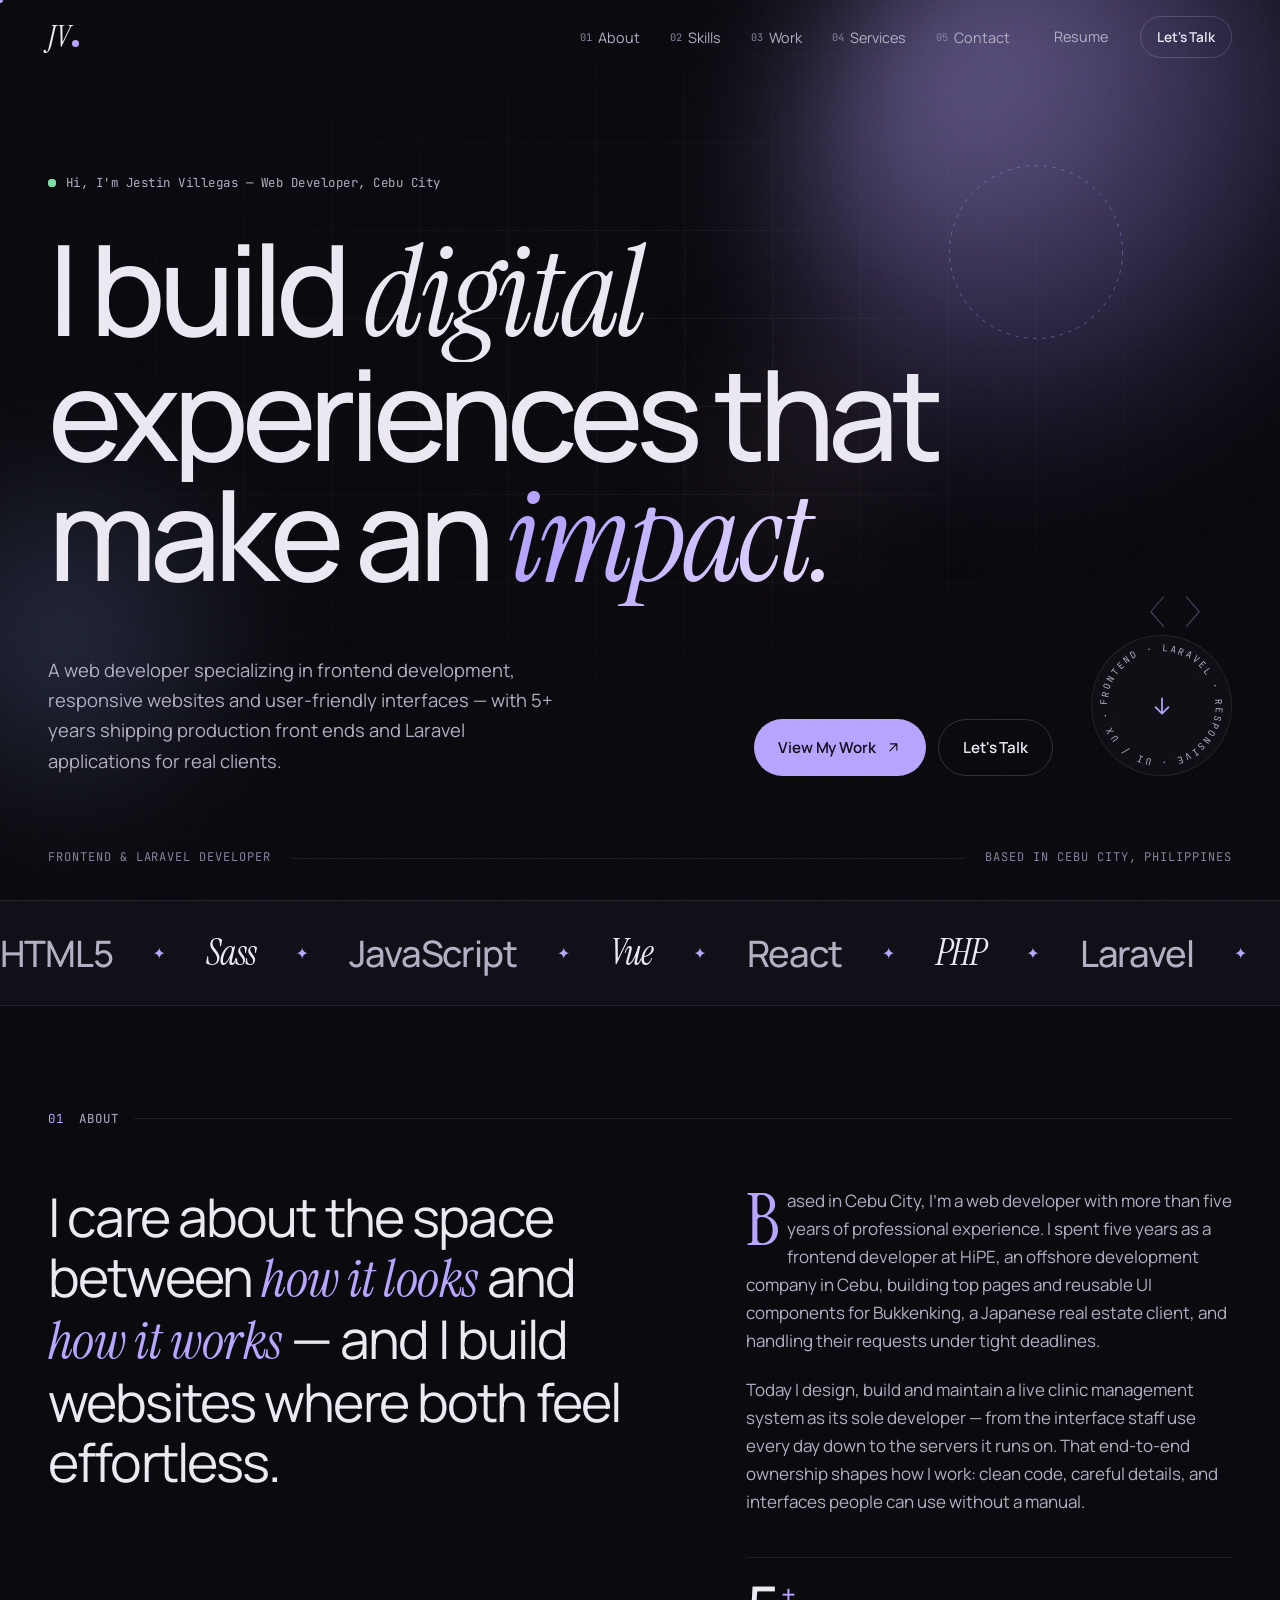
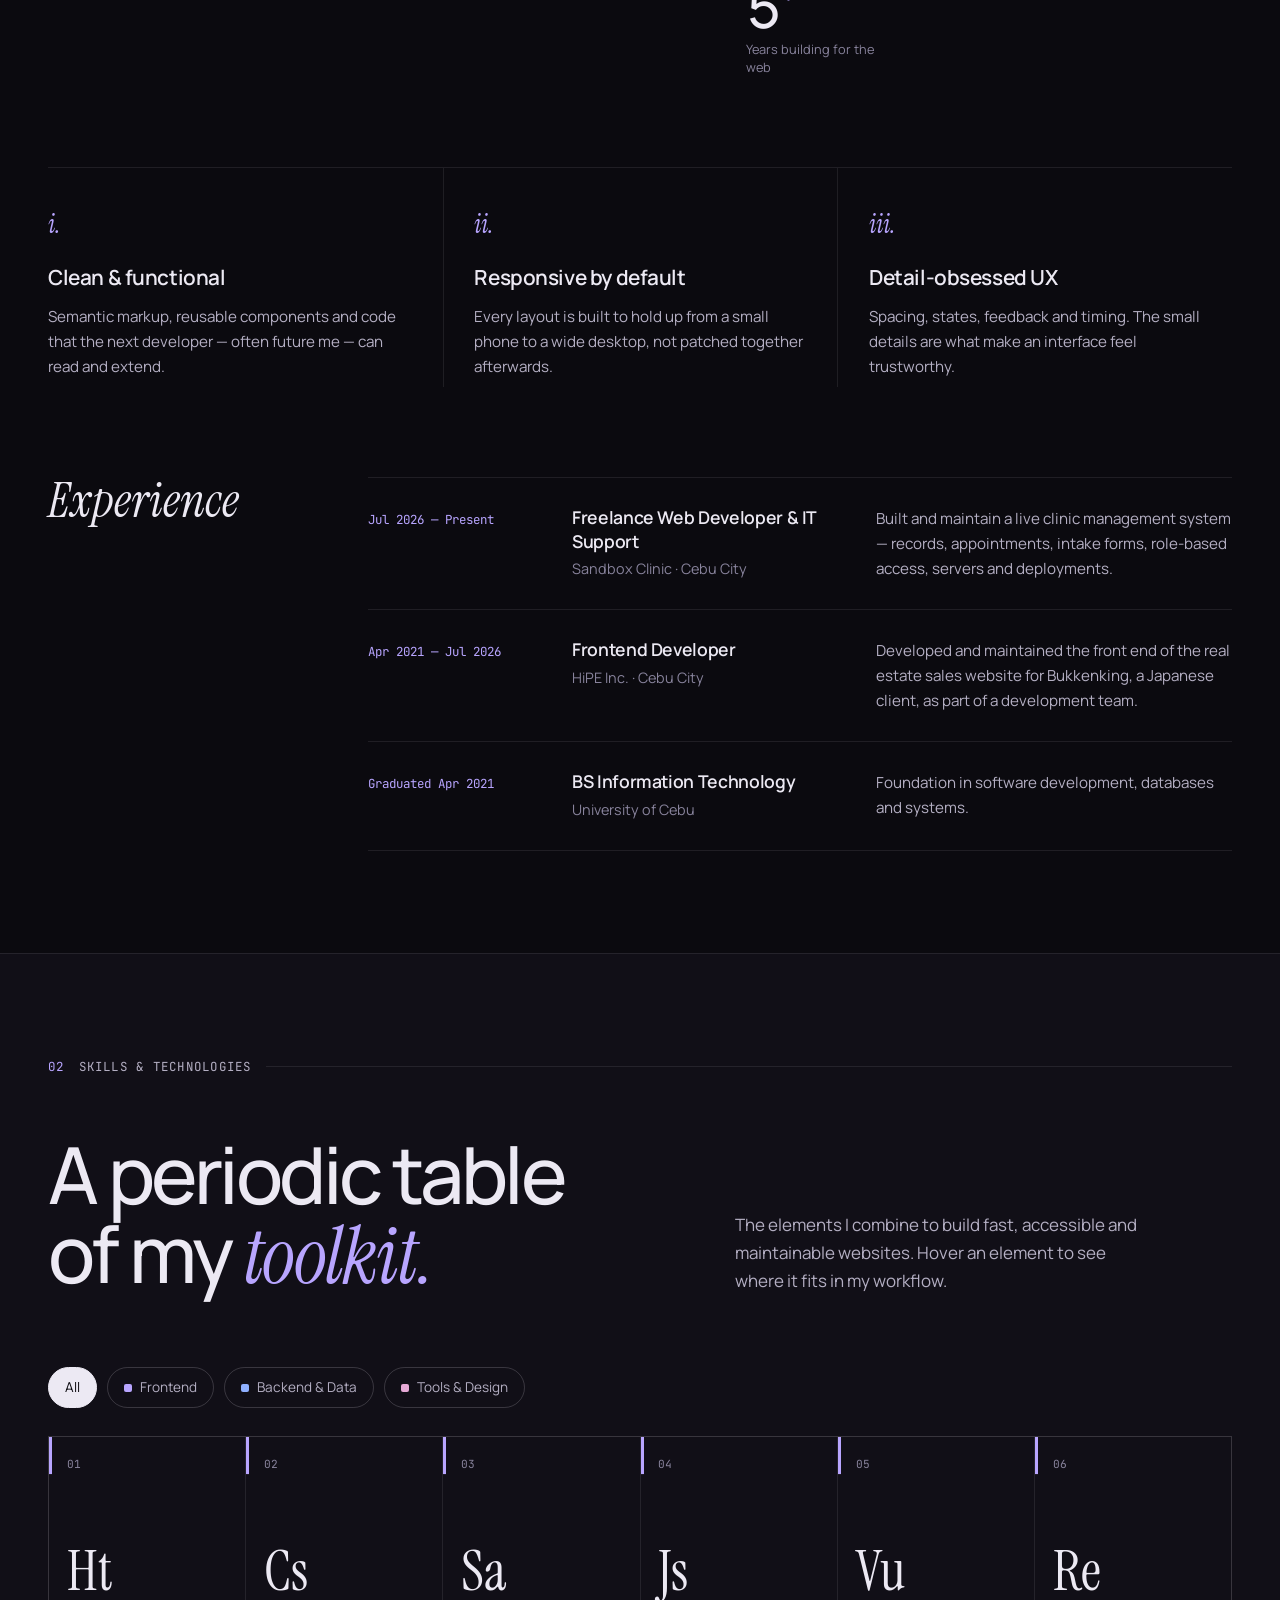
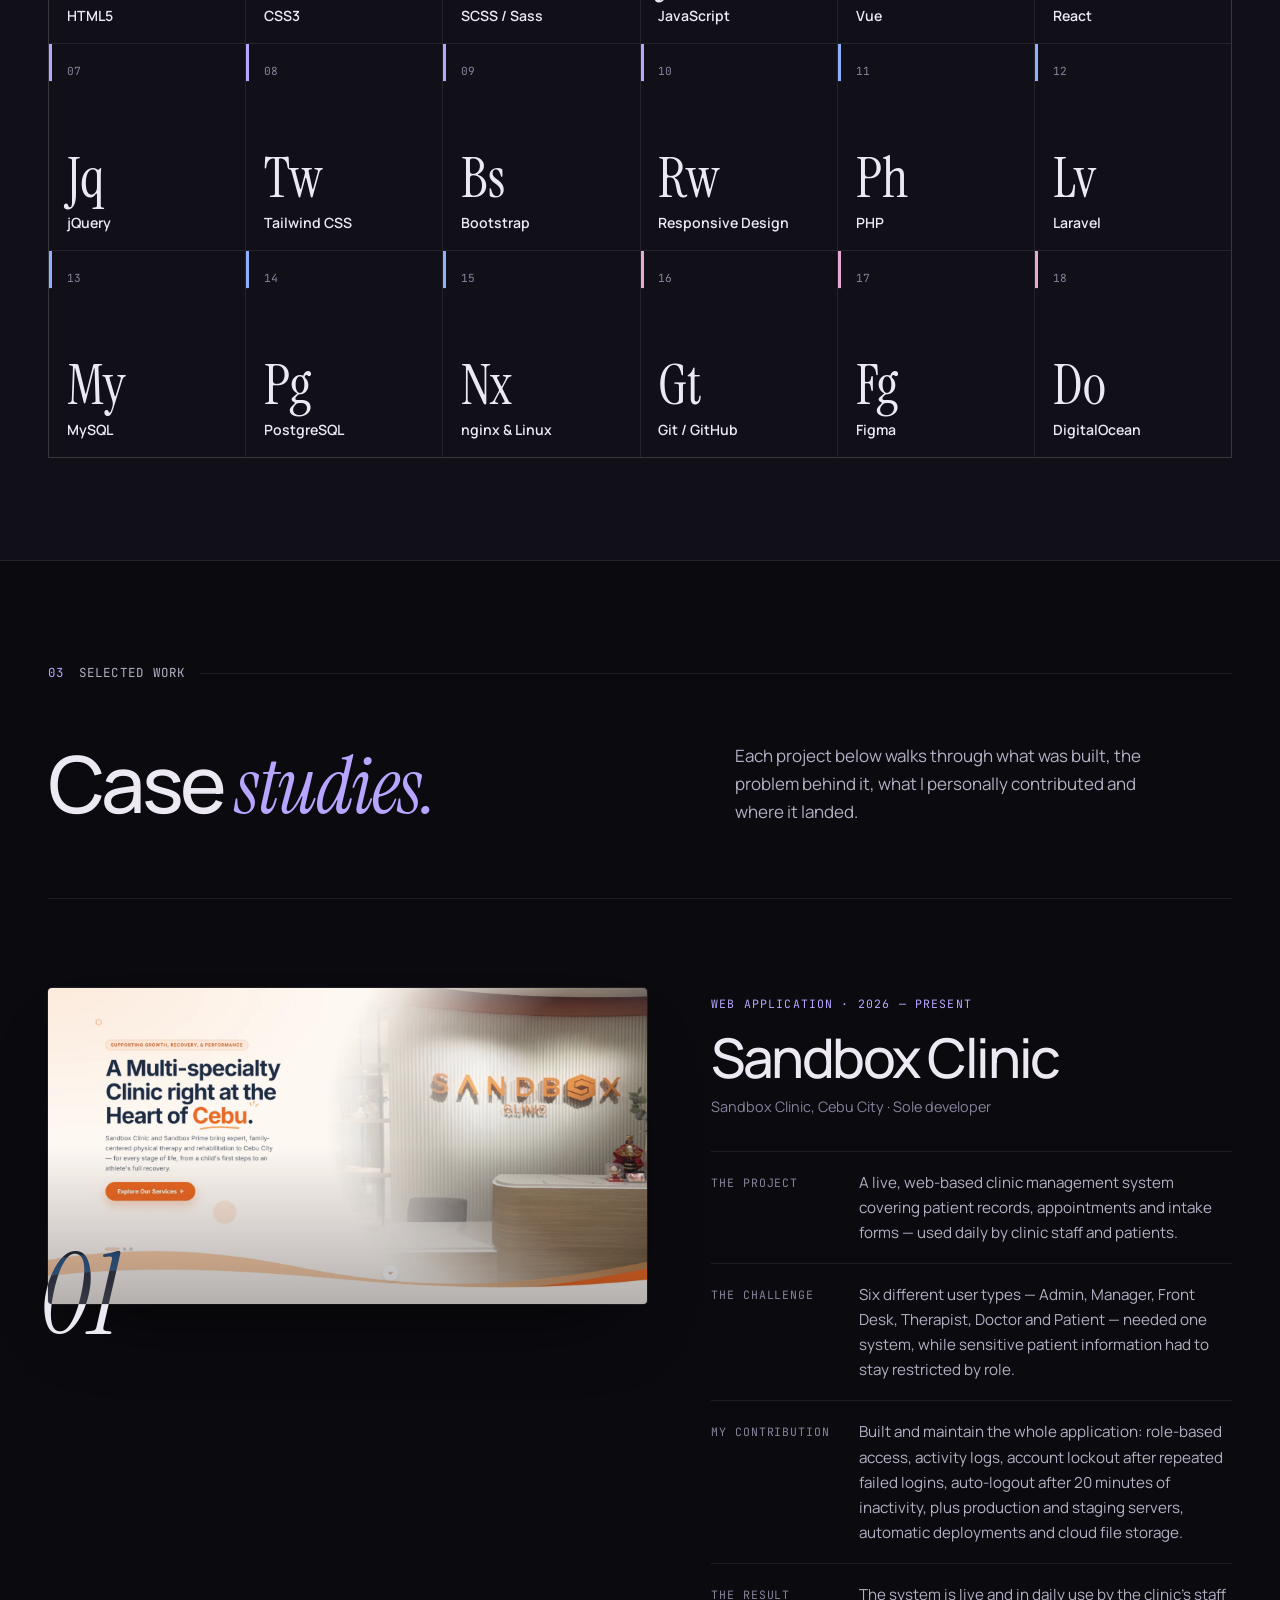
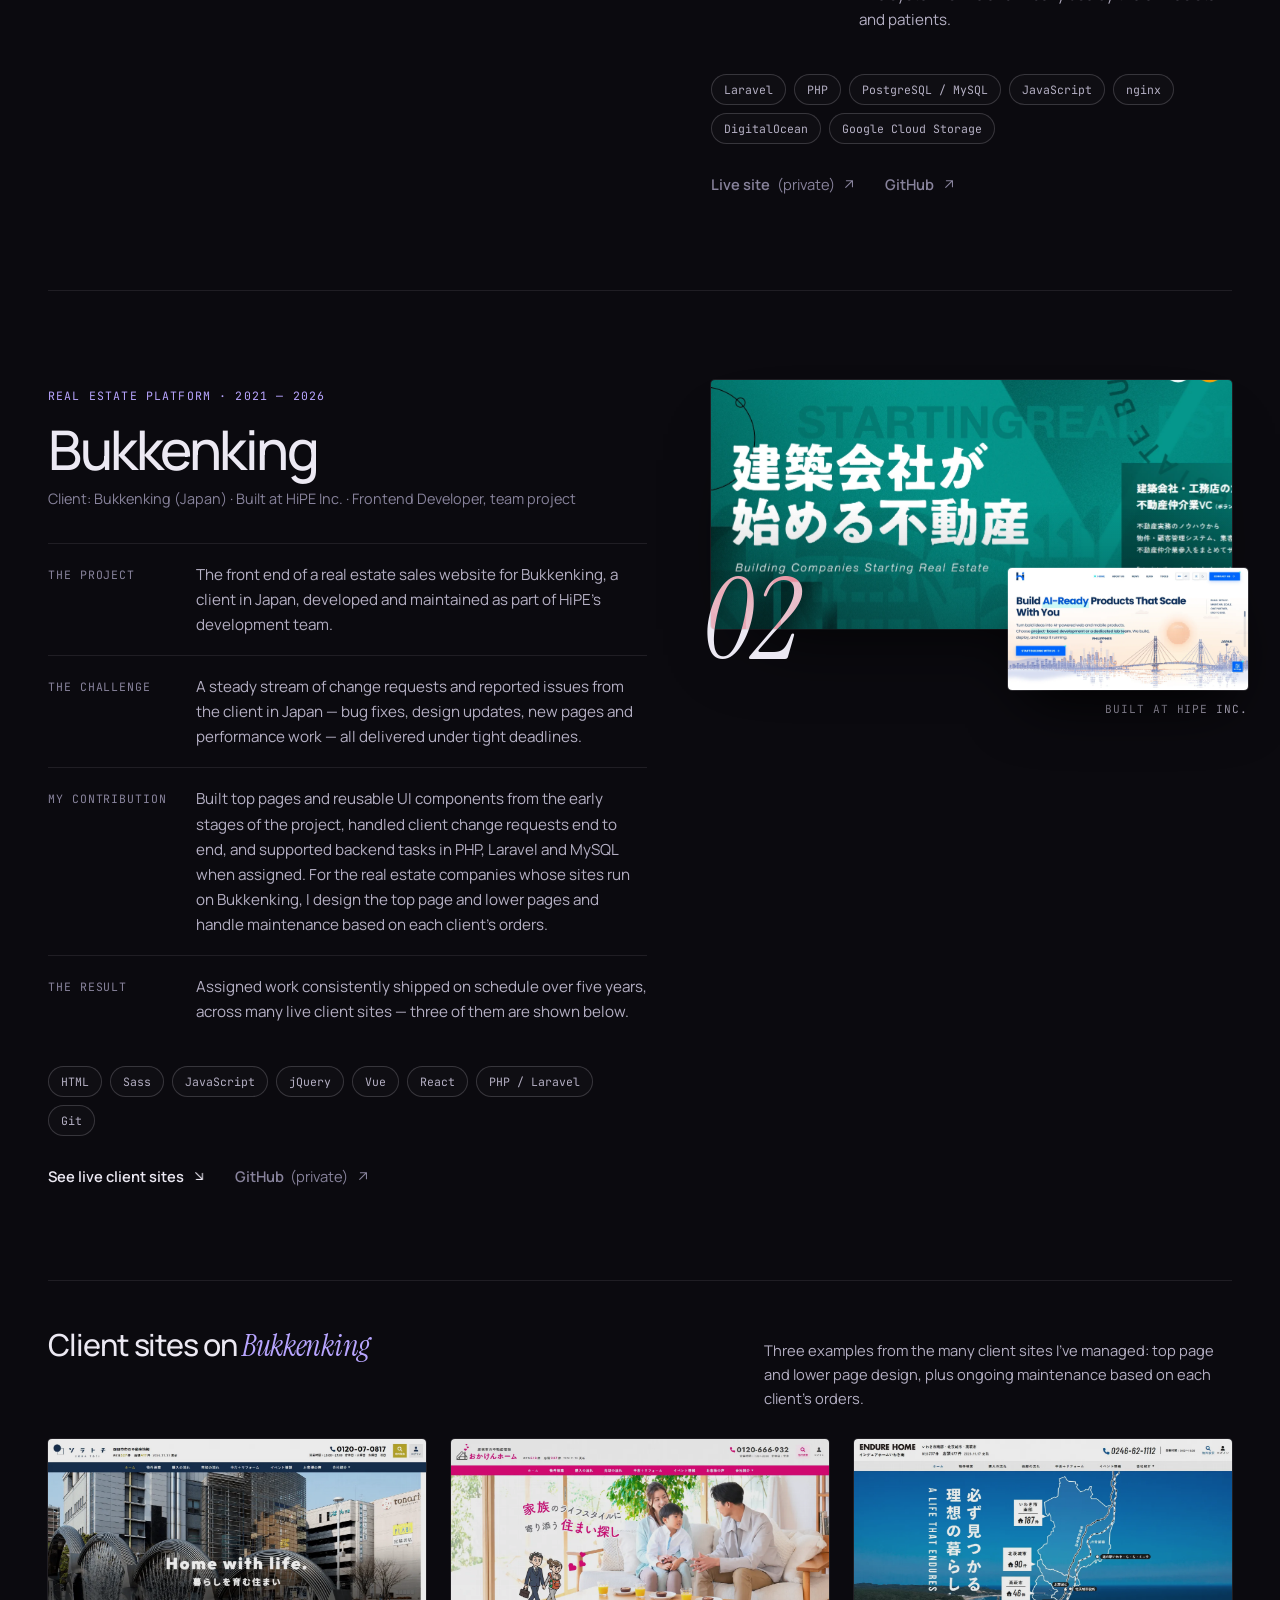
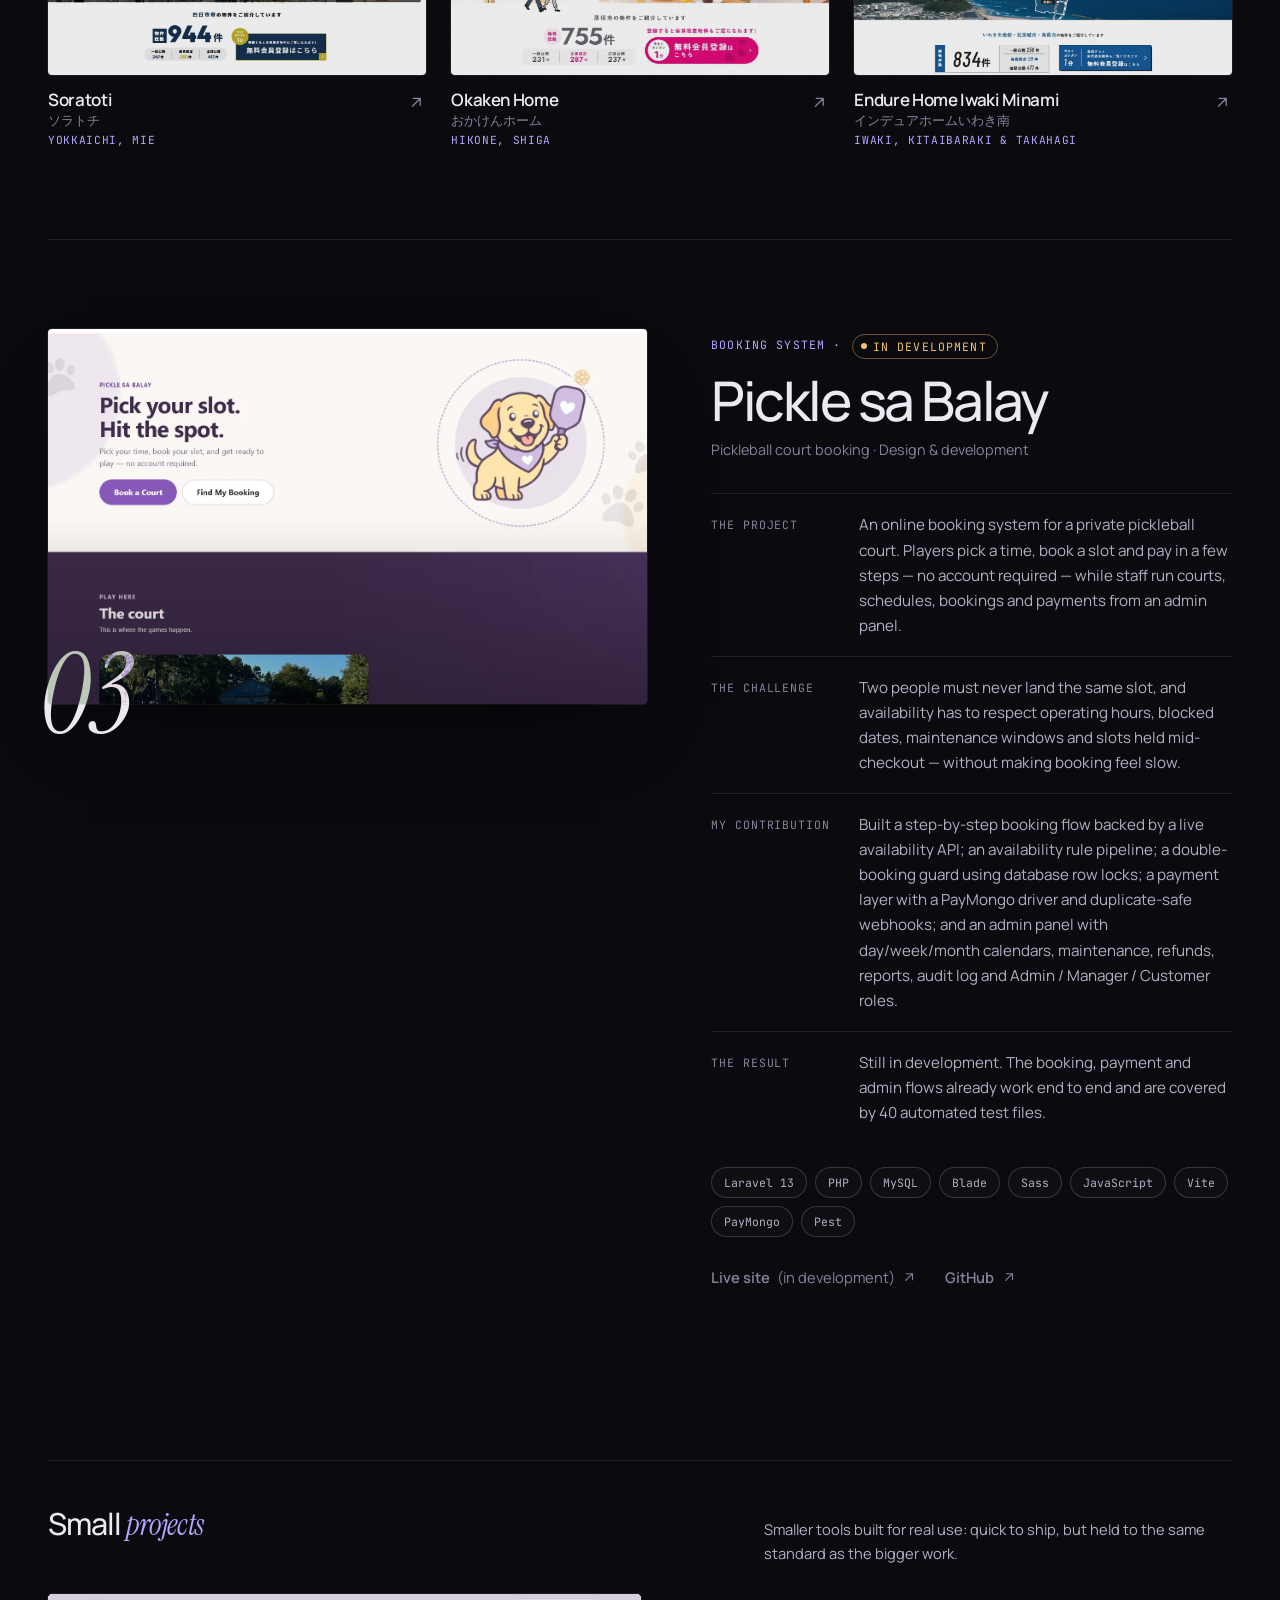
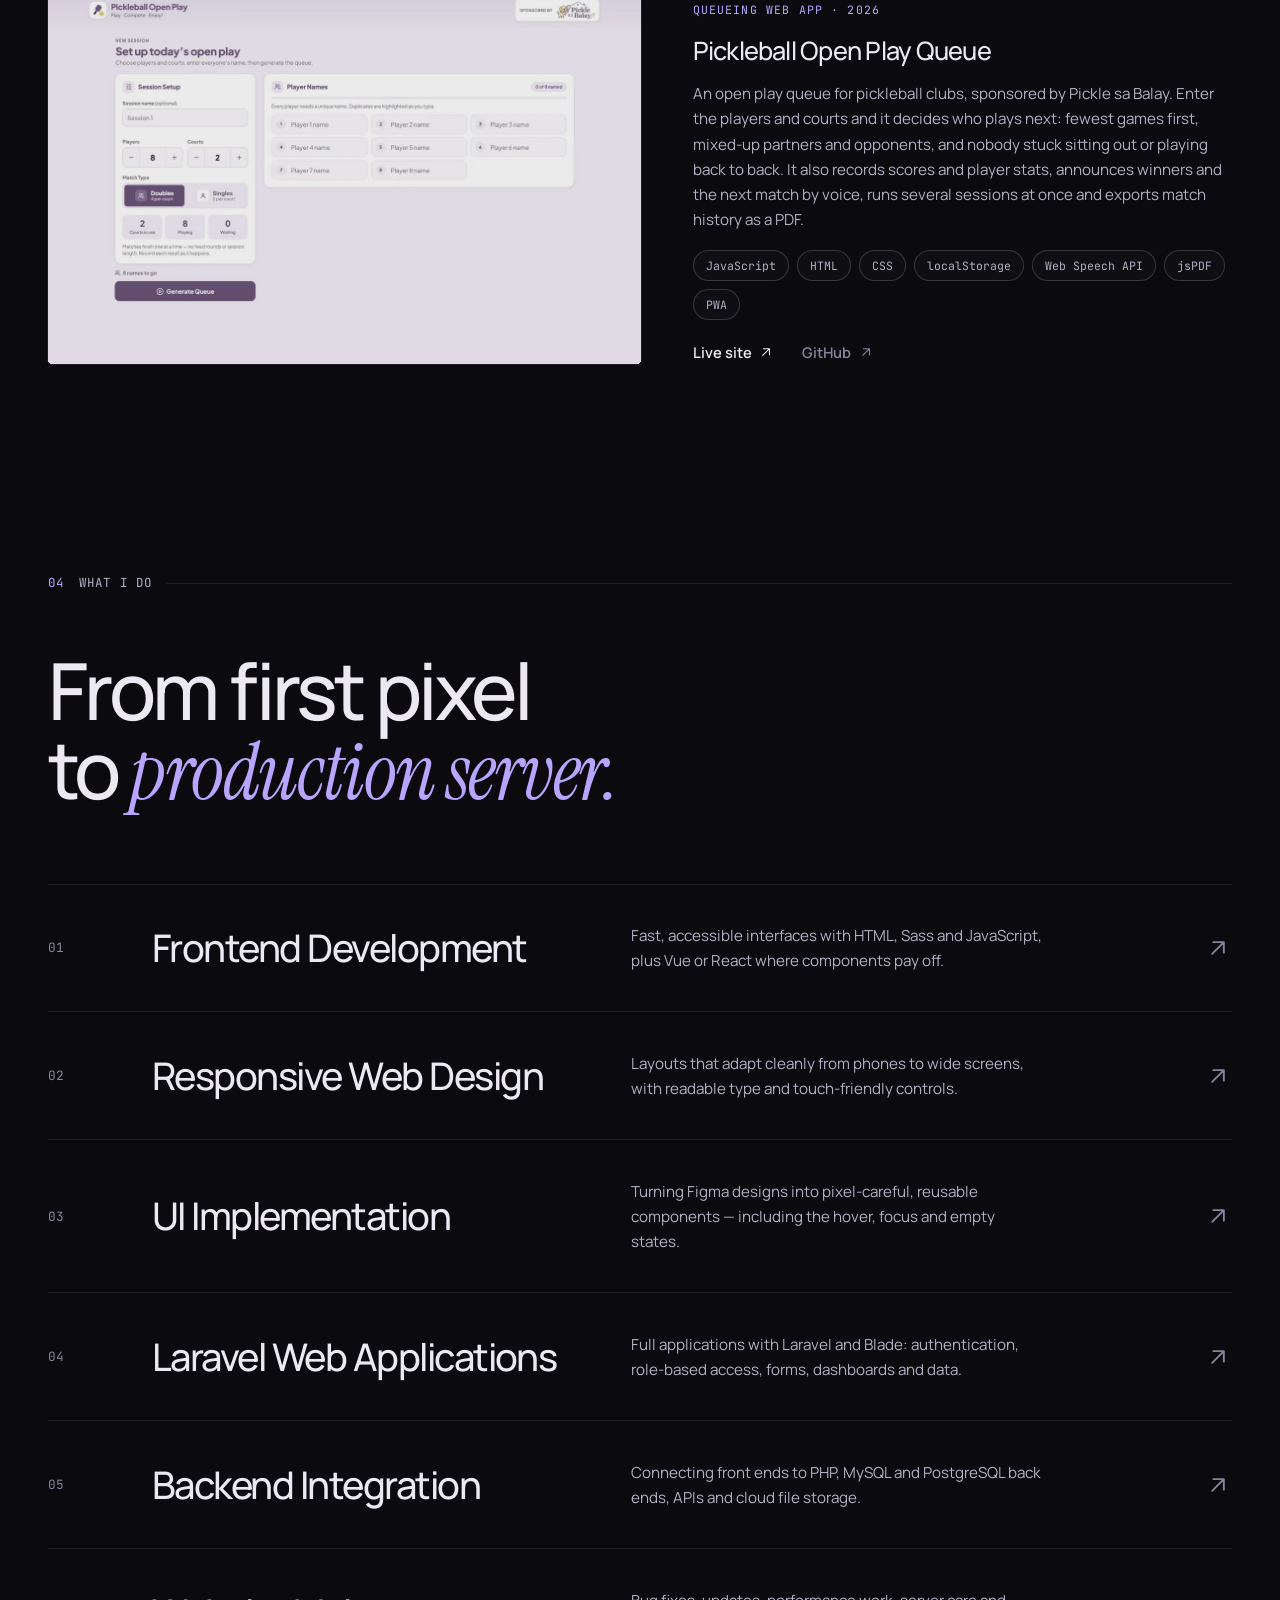
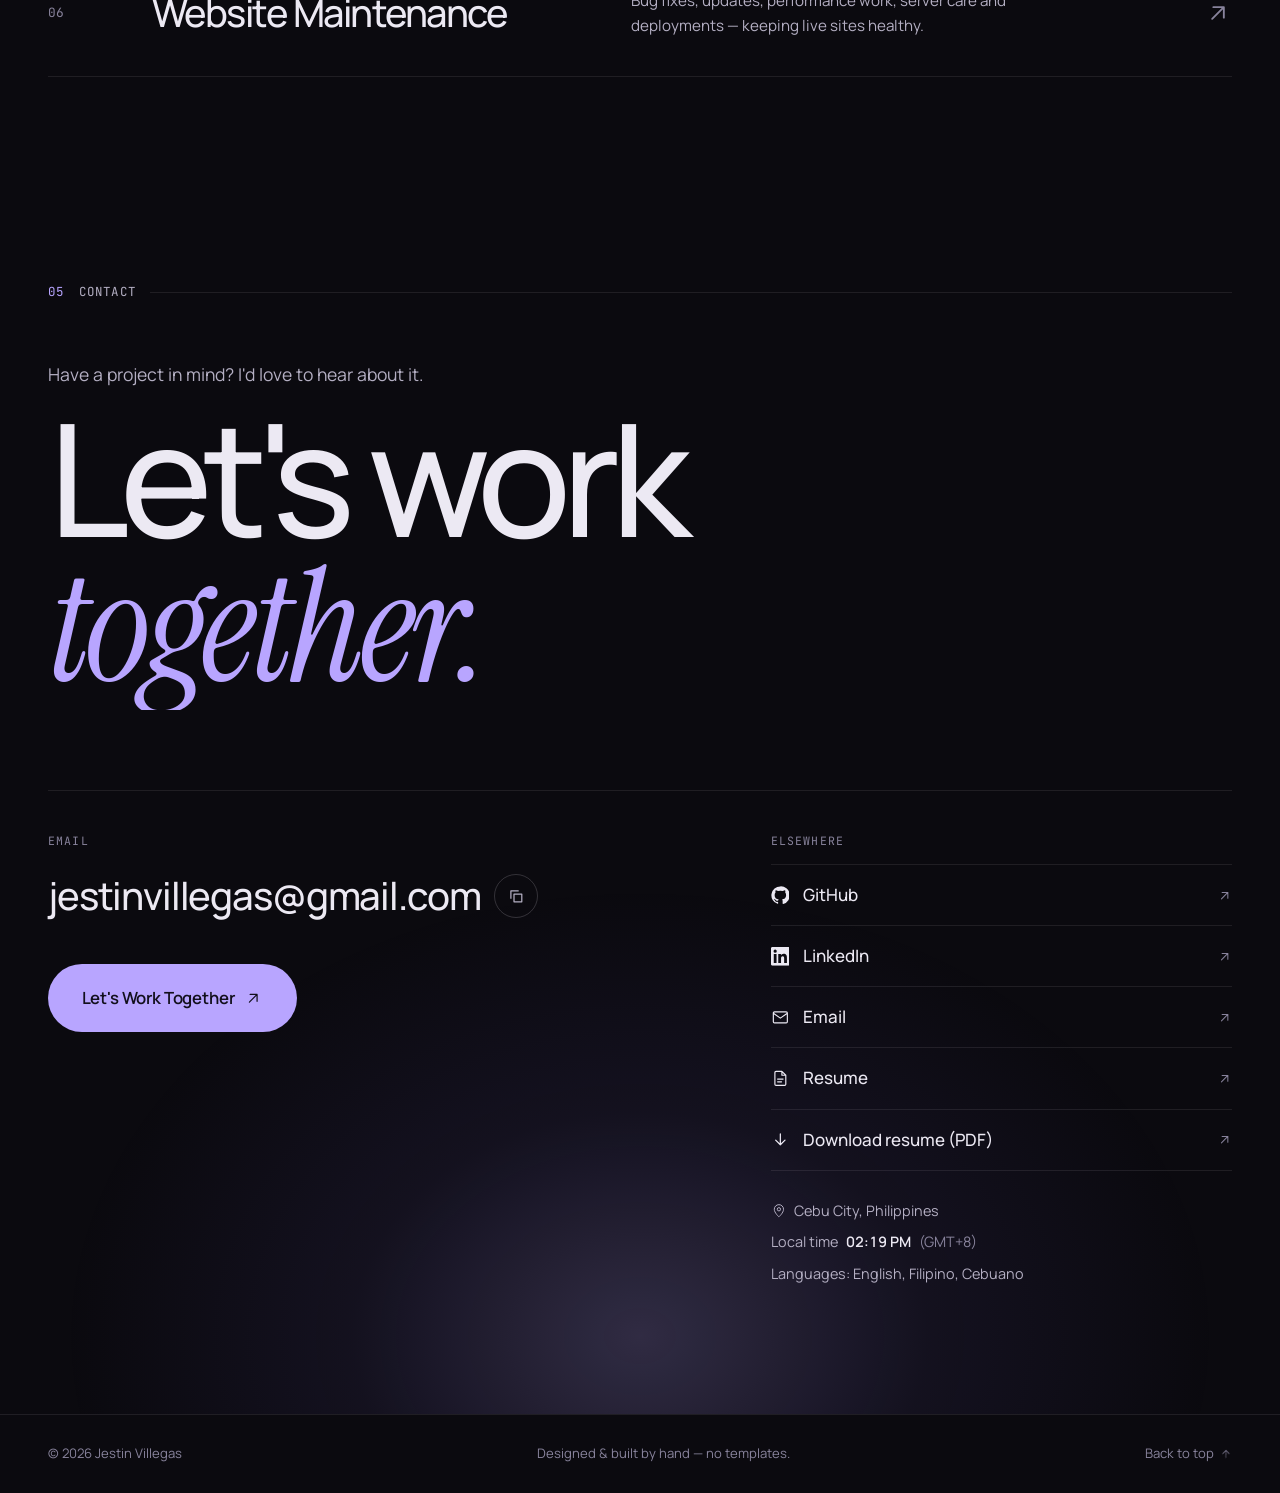
==== commit e02e3ae5: "Branch-01 - update hipe image" ====
--- a/index.html
+++ b/index.html
@@ -421,7 +421,7 @@
             </div>
             <figure class="case__inset">
               <div class="case__inset-img">
-                <img src="assets/img/hipe-banner.webp" alt="HiPE Inc. banner: Your offshore development experts, supporting lab-type IT product development in Cebu and Manila" width="956" height="484" loading="lazy" decoding="async">
+                <img src="assets/img/hipe-banner.webp" alt="HiPE Inc. homepage: the headline 'Build AI-Ready Products That Scale With You' above a pixel-art skyline linking the Philippines and Japan" width="1280" height="648" loading="lazy" decoding="async">
               </div>
               <figcaption>Built at HiPE Inc.</figcaption>
             </figure>
--- a/assets/css/styles.css
+++ b/assets/css/styles.css
@@ -935,16 +935,15 @@
 .case__inset-img {
   position: relative;
   overflow: hidden;
-  aspect-ratio: 940 / 350; /* banner area only, hides the profile row below it */
+  aspect-ratio: 1280 / 648;
   border-radius: var(--radius);
   box-shadow: 0 30px 60px -20px rgba(0,0,0,.9), 0 0 0 1px var(--line-strong);
 }
 .case__inset-img img {
-  position: absolute;
-  top: 0;
-  left: -0.43%;
-  width: 101.7%;
-  max-width: none;
+  width: 100%;
+  height: 100%;
+  object-fit: cover;
+  object-position: top;
 }
 .case__inset figcaption {
   margin-top: 10px;
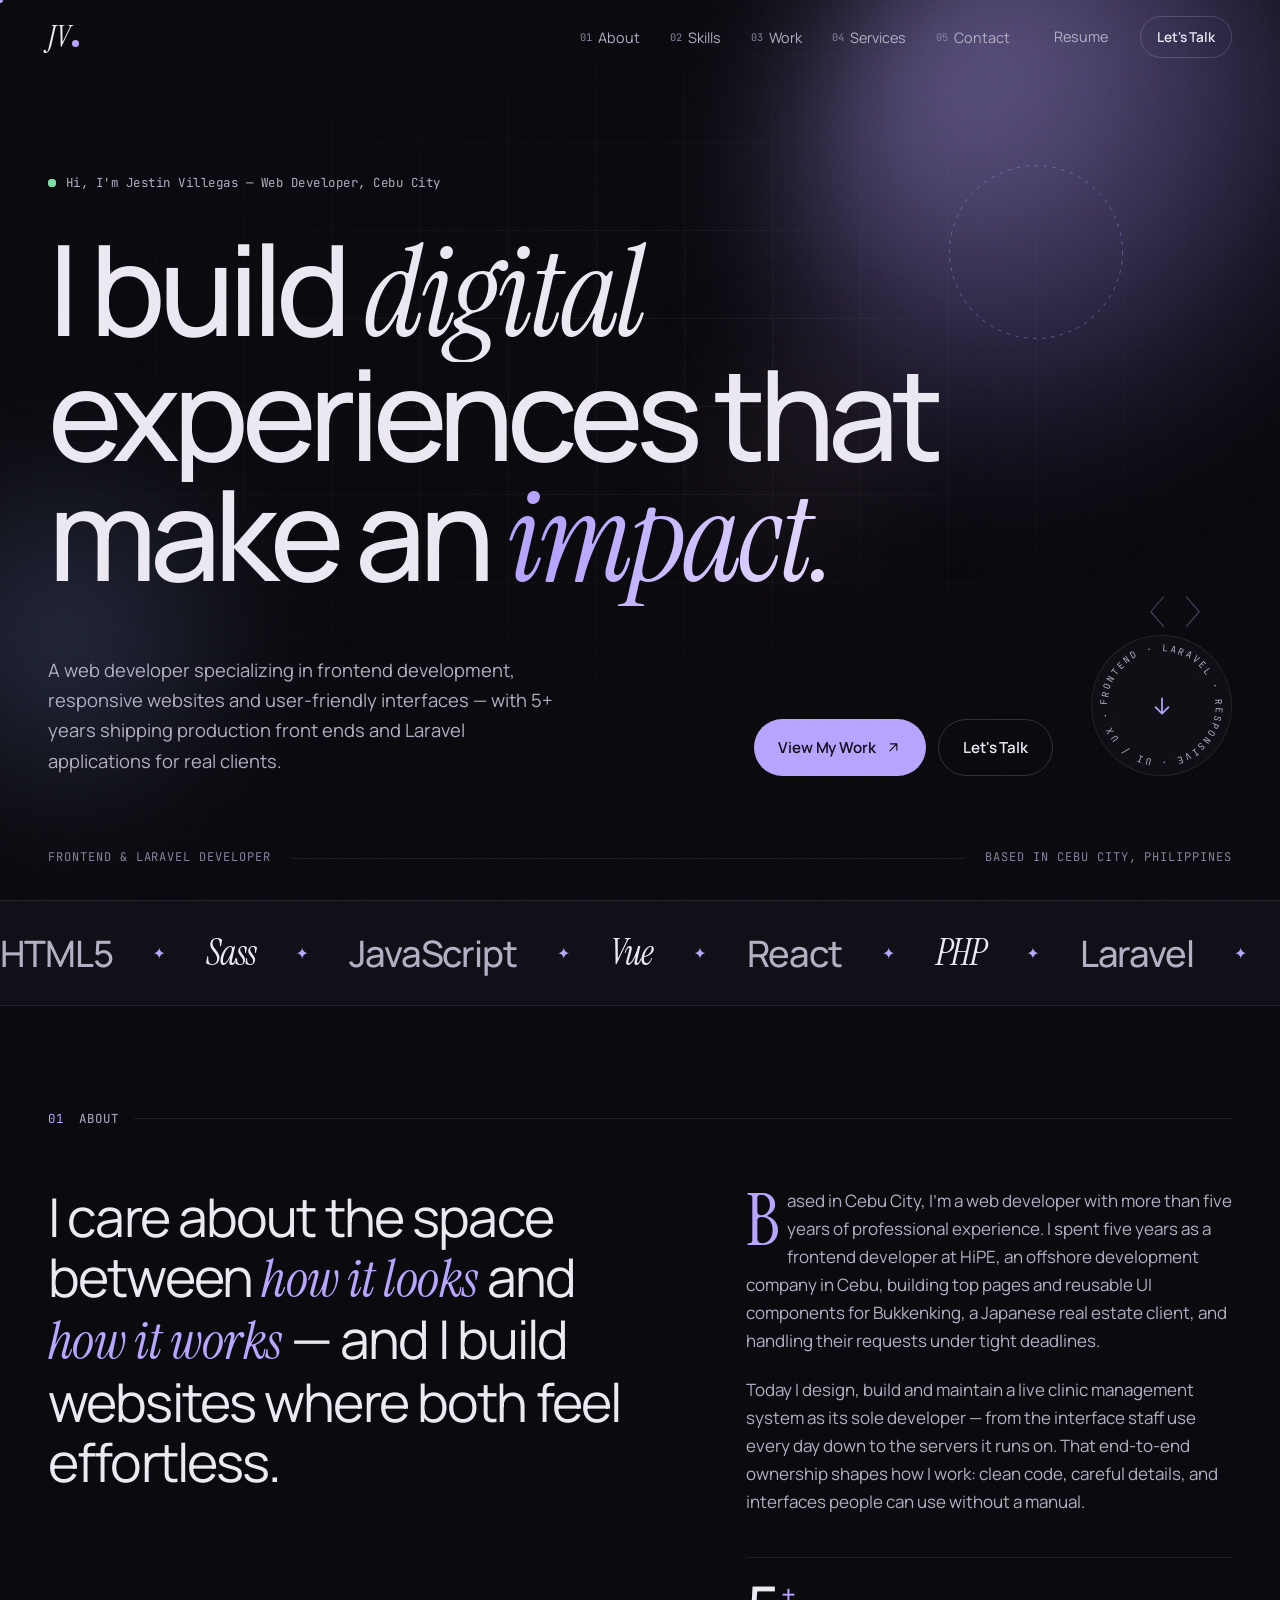
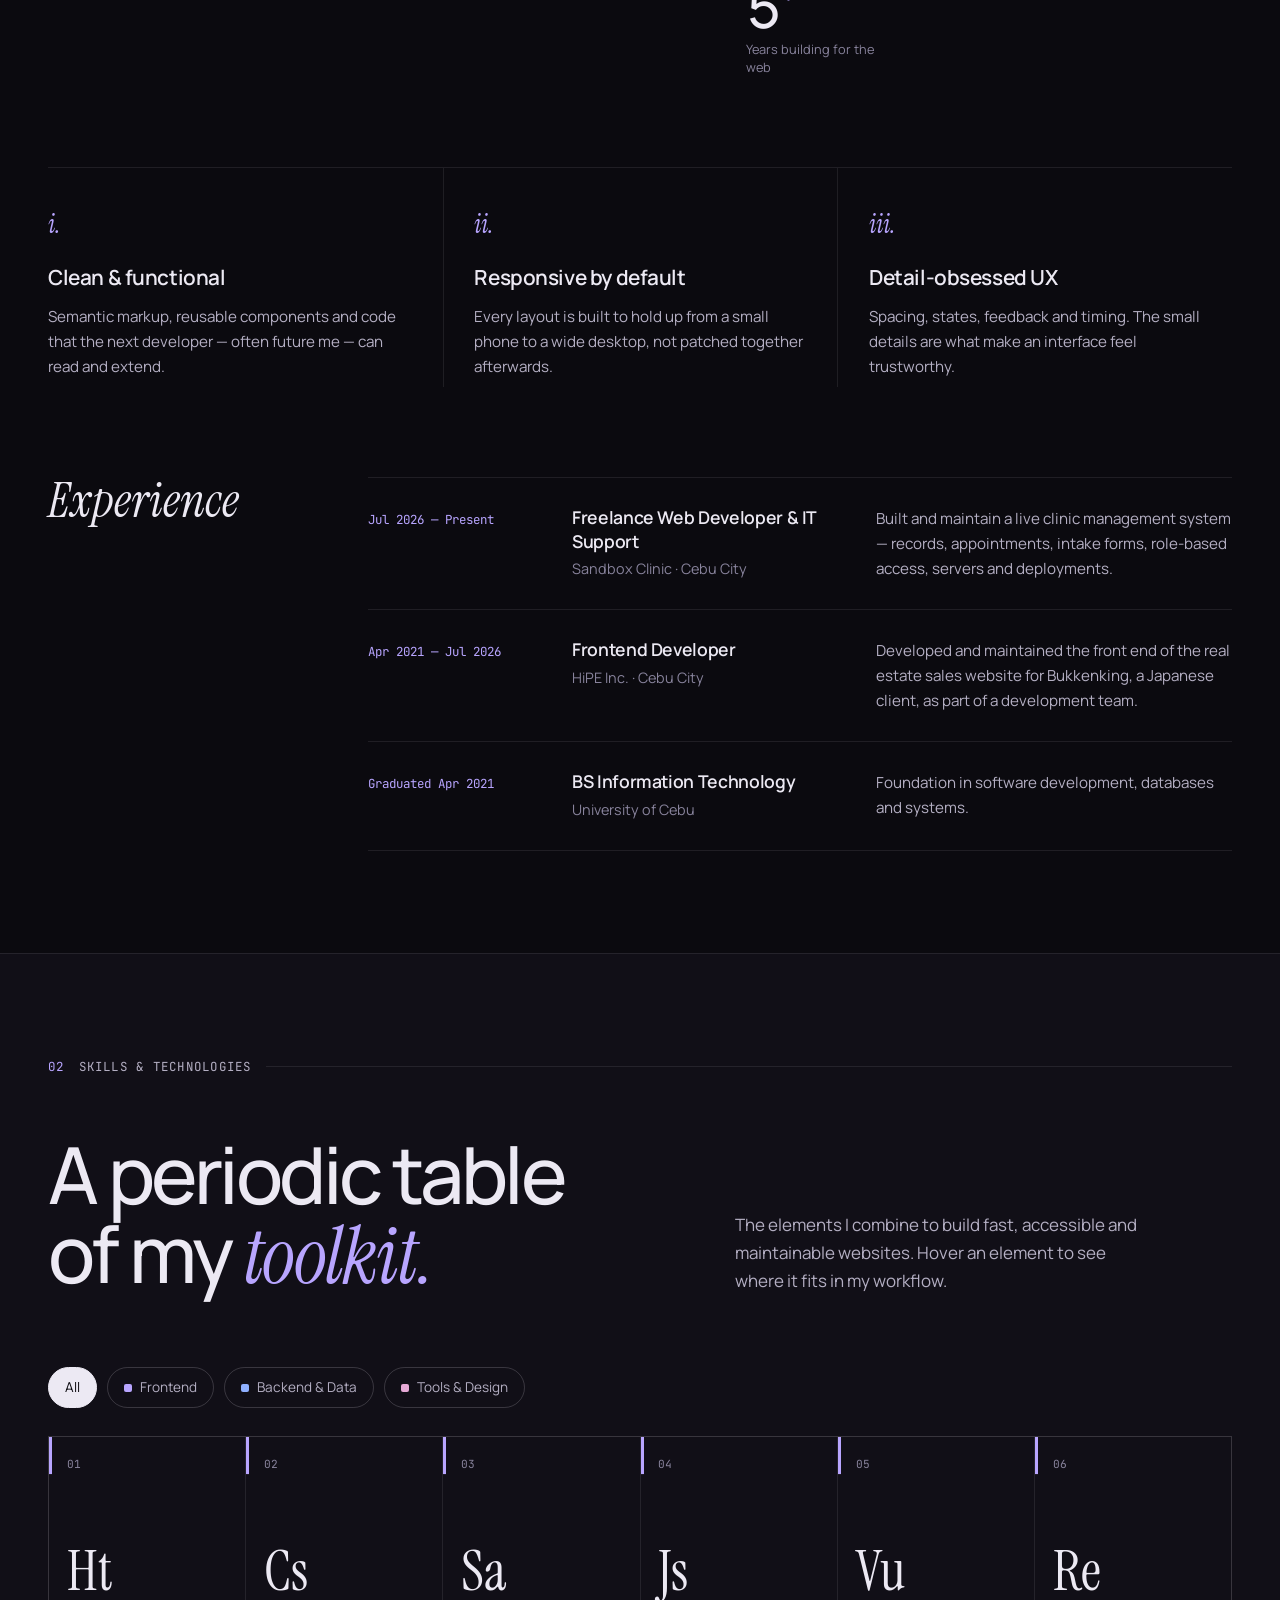
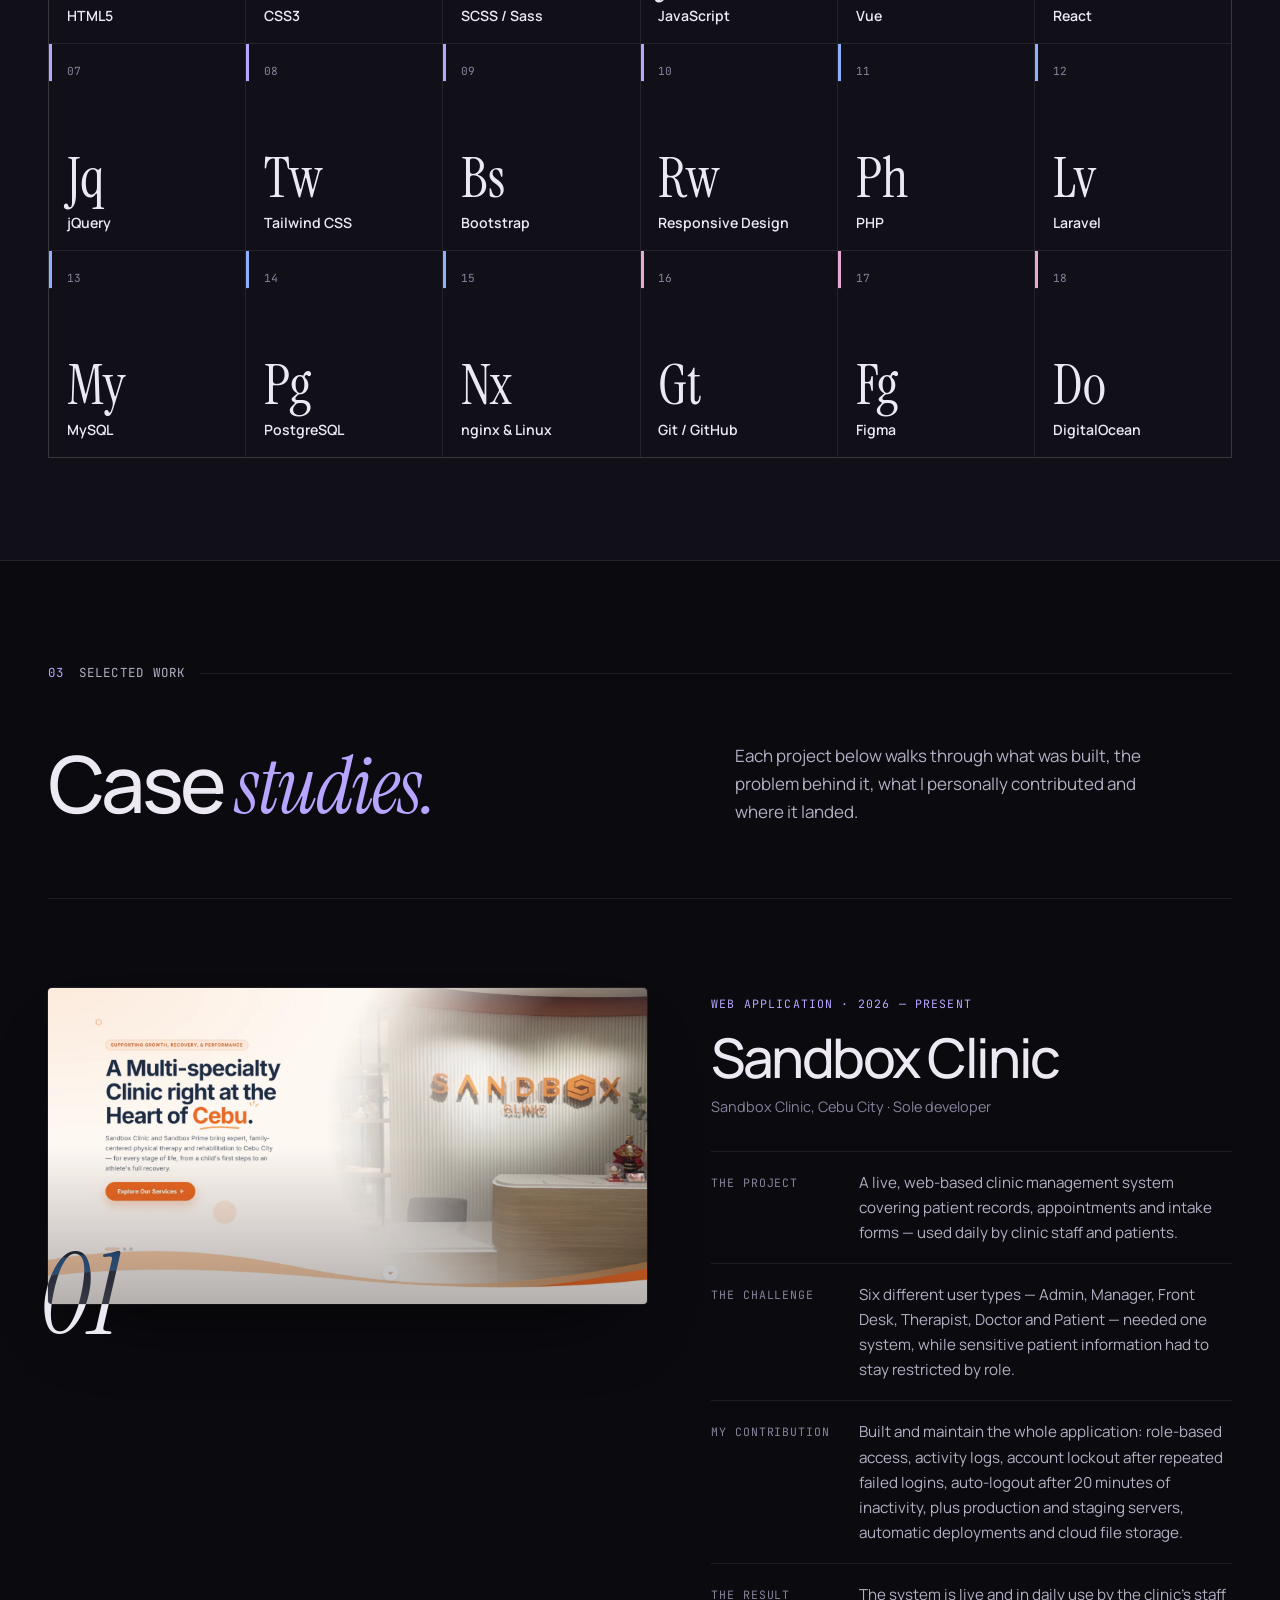
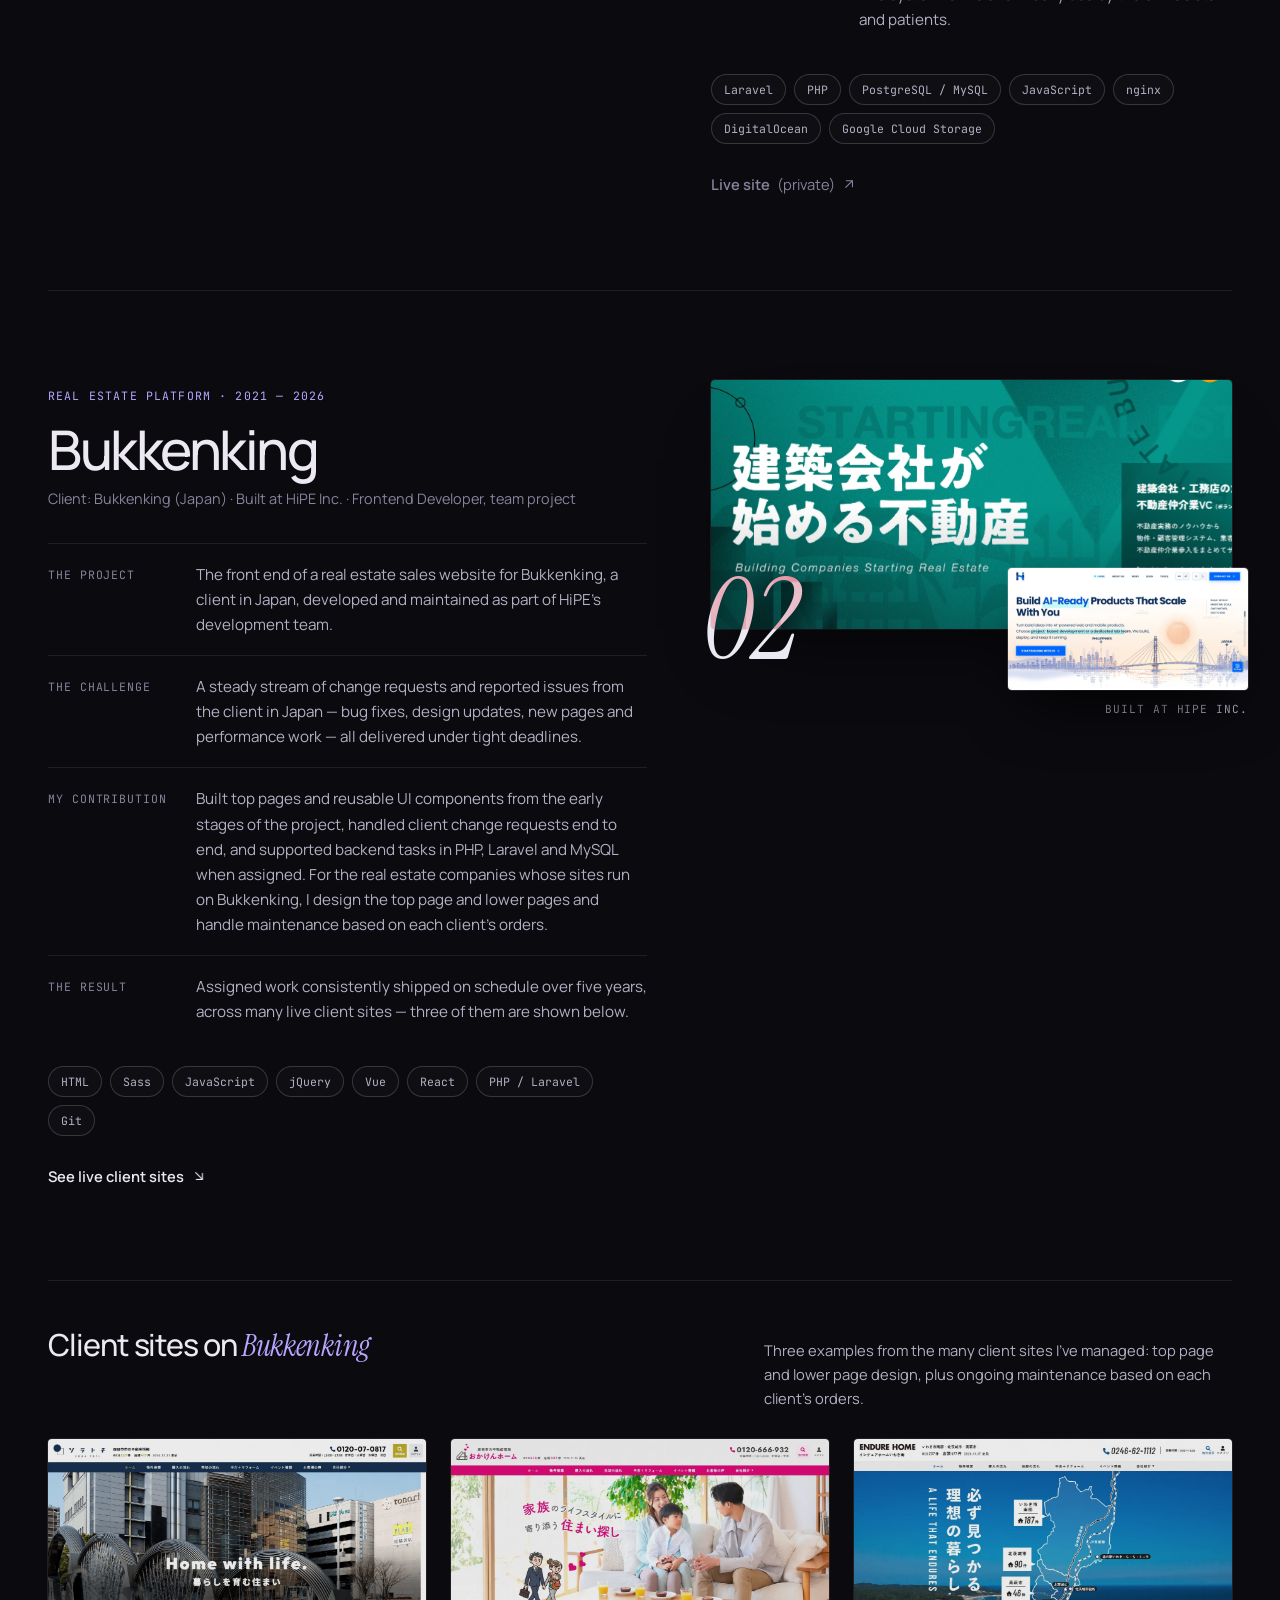
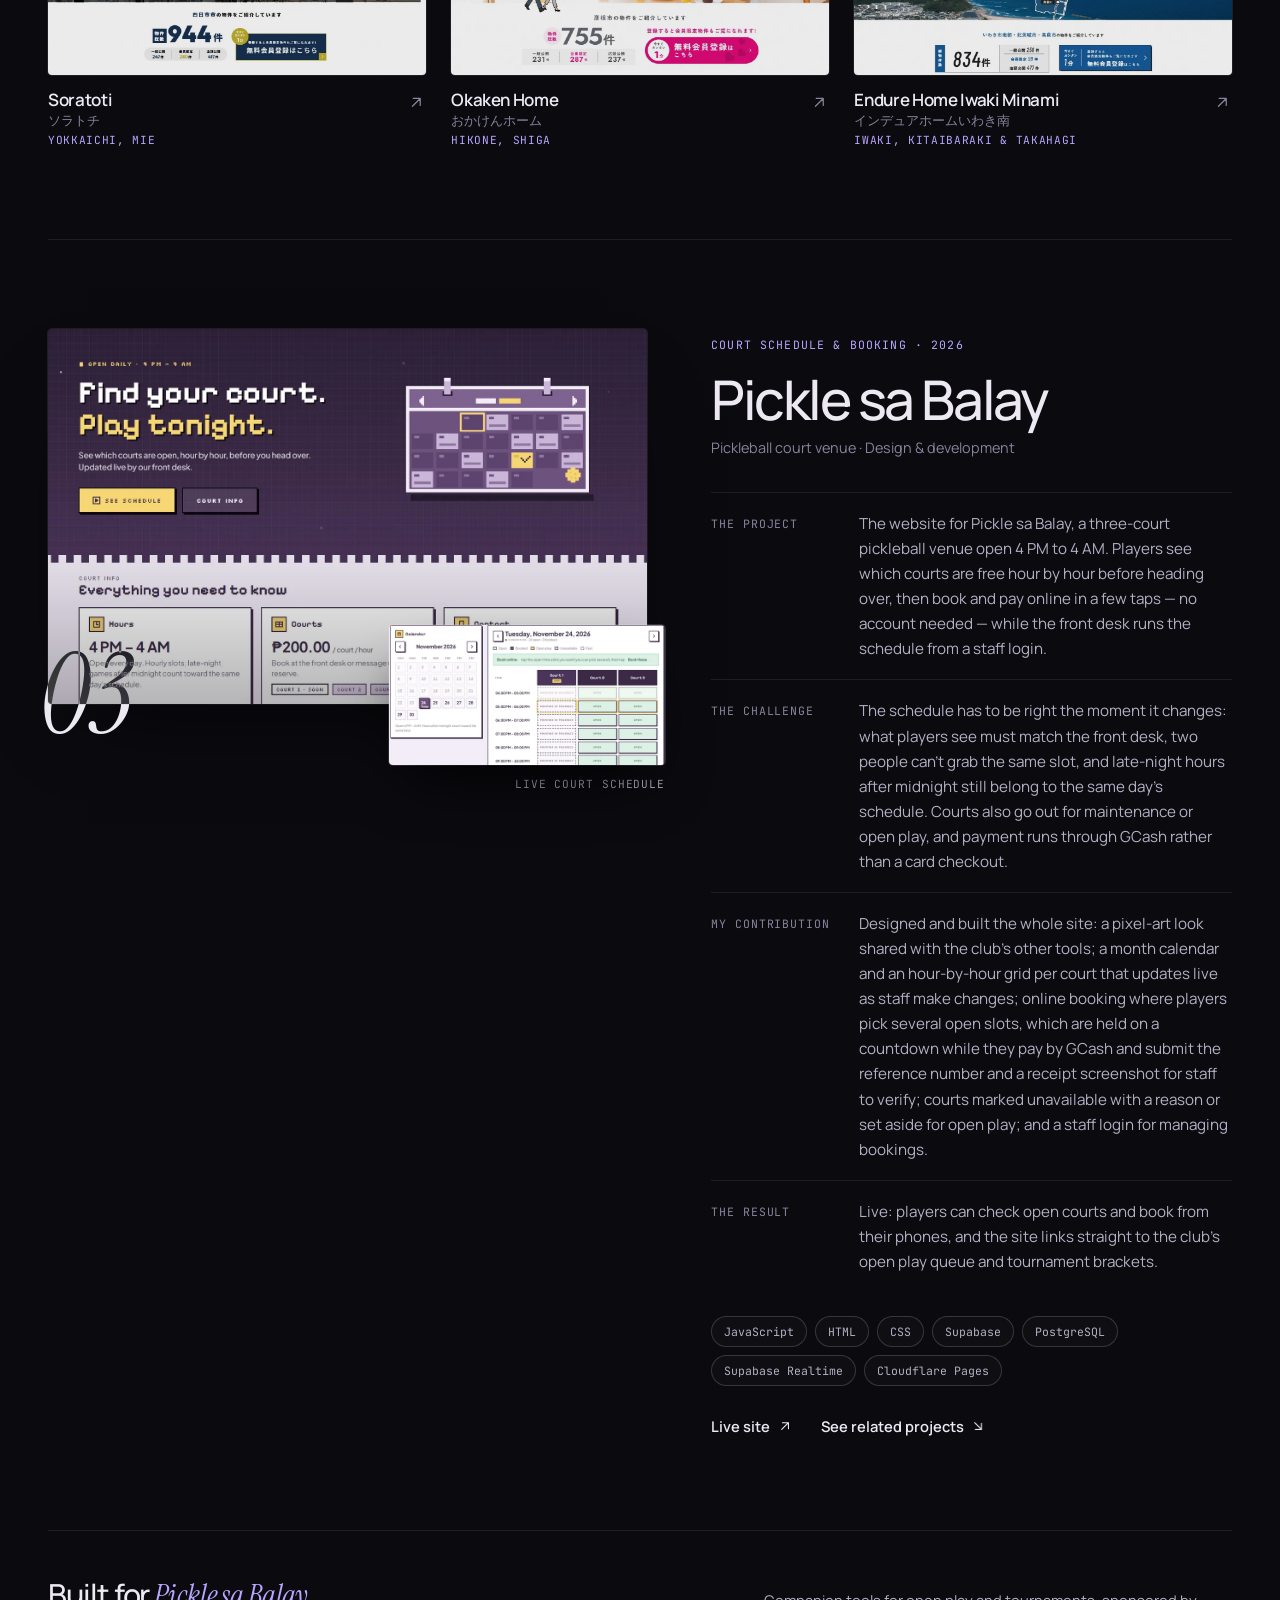
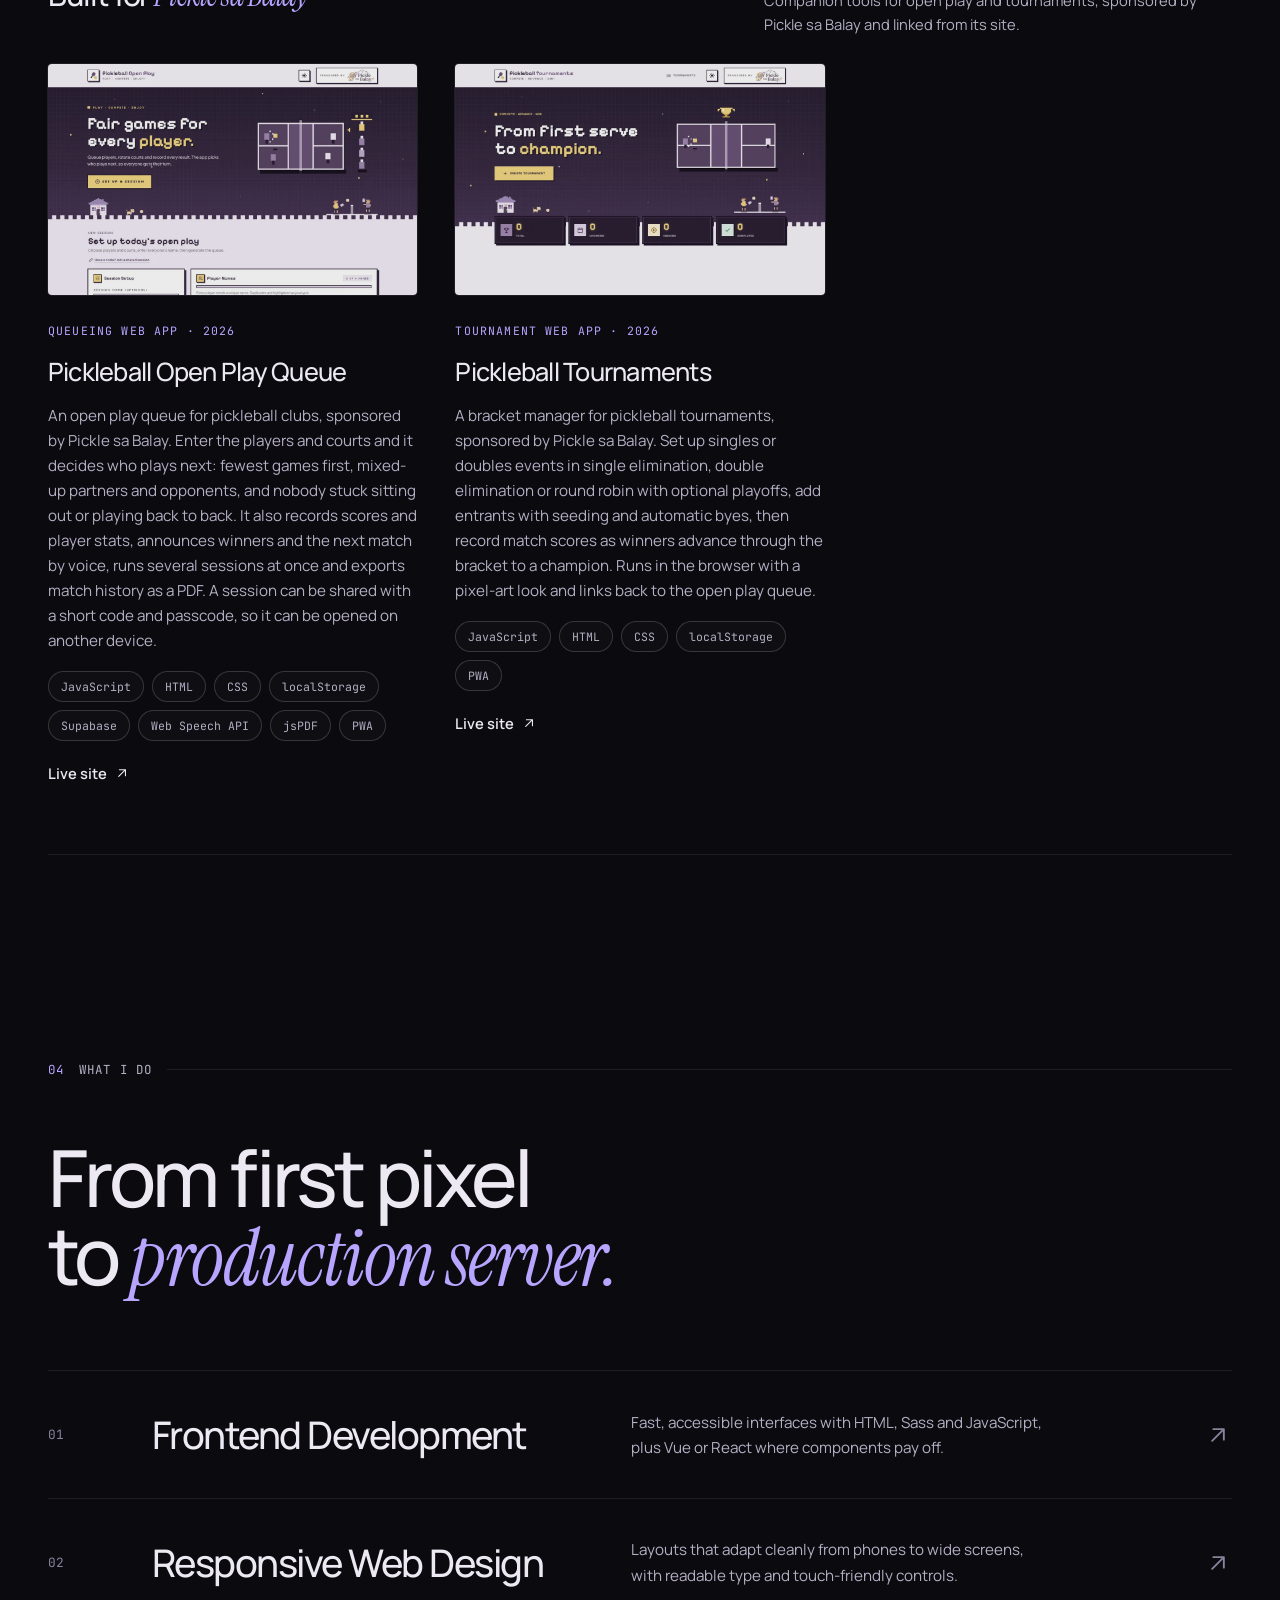
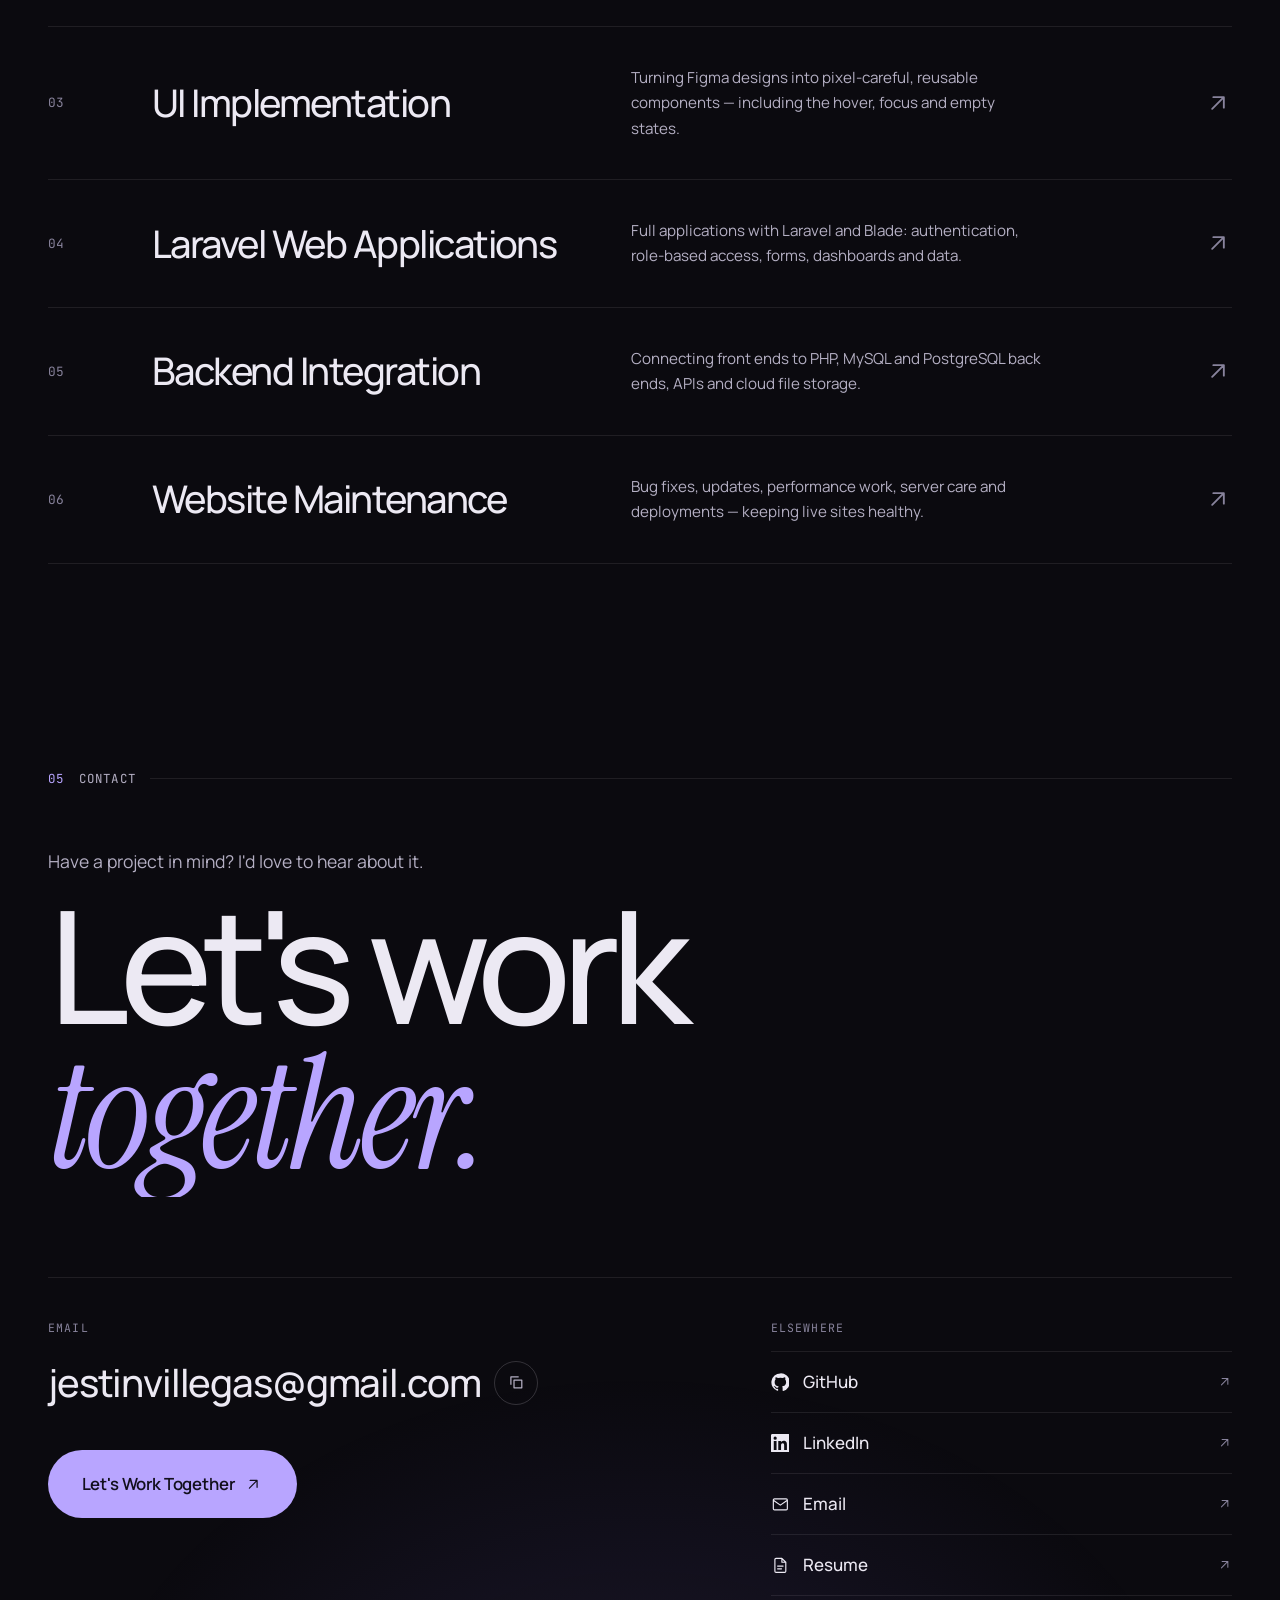
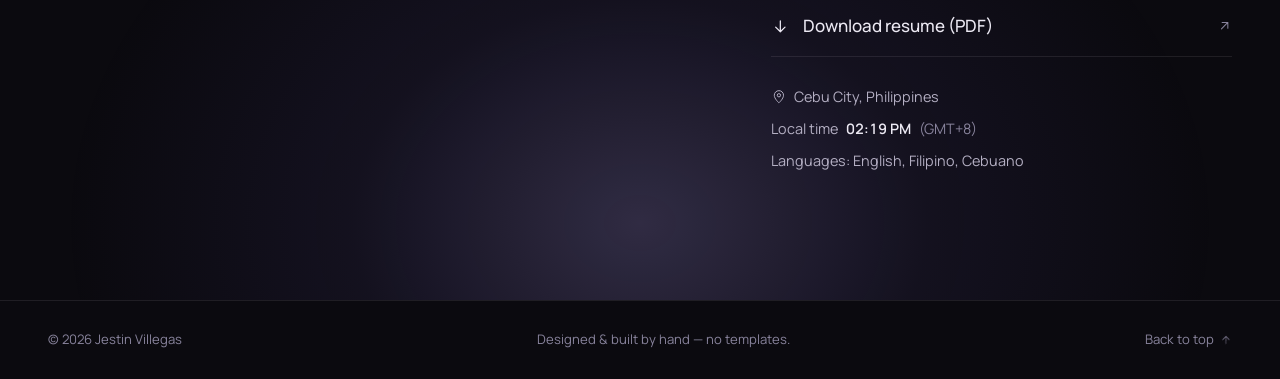
==== commit fbc5d89c: "change Pickle sa balay case studies" ====
--- a/index.html
+++ b/index.html
@@ -174,10 +174,22 @@
         </header>
 
         <div class="about__grid">
-          <h2 class="about__statement" id="about-title" data-reveal>
-            I care about the space between <em>how it looks</em> and <em>how it works</em> —
-            and I build websites where both feel effortless.
-          </h2>
+          <div class="about__lead">
+            <h2 class="about__statement" id="about-title" data-reveal>
+              I care about the space between <em>how it looks</em> and <em>how it works</em> —
+              and I build websites where both feel effortless.
+            </h2>
+
+            <!-- Portrait hidden for now. Uncomment to show it again (styles: .about__photo in styles.css).
+            <figure class="about__photo" data-reveal>
+              <div class="about__photo-frame">
+                <img src="assets/img/portrait.webp" alt="Jestin Villegas smiling in glasses, wearing a black shirt and a red backpack strap, outdoors in Cebu City" width="800" height="1000" loading="lazy" decoding="async">
+              </div>
+              <figcaption>Hi, that's me · Cebu City</figcaption>
+            </figure>
+            -->
+
+          </div>
 
           <div class="about__body">
             <p data-reveal>
@@ -404,9 +416,6 @@
               <a class="link-arrow is-disabled" href="#" aria-disabled="true" title="Private system — add a demo link if available">
                 Live site <span class="muted">(private)</span> <svg class="icon" aria-hidden="true"><use href="#i-arrow"/></svg>
               </a>
-              <a class="link-arrow is-disabled" href="#" aria-disabled="true" title="Add a GitHub link if available">
-                GitHub <svg class="icon" aria-hidden="true"><use href="#i-arrow"/></svg>
-              </a>
             </div>
           </div>
         </article>
@@ -449,9 +458,6 @@
             <div class="case__links">
               <a class="link-arrow" href="#bukkenking-sites">
                 See live client sites <svg class="icon" aria-hidden="true" style="transform: rotate(90deg)"><use href="#i-arrow"/></svg>
-              </a>
-              <a class="link-arrow is-disabled" href="#" aria-disabled="true" title="Client project — no public repository">
-                GitHub <span class="muted">(private)</span> <svg class="icon" aria-hidden="true"><use href="#i-arrow"/></svg>
               </a>
             </div>
           </div>
@@ -500,66 +506,91 @@
 
         <!-- Project 03 -->
         <article class="case" data-reveal>
+          <!-- case__row keeps the sticky preview inside this row, so it stops before the related projects -->
+          <div class="case__row">
           <a class="case__media" href="#case-pikolq" data-cursor="Read" aria-label="Read the Pickle sa Balay case study">
             <div class="case__frame" data-parallax-img>
-              <img src="assets/img/project-pikolq.webp" alt="Pickle sa Balay homepage: the headline 'Pick your slot. Hit the spot.' with Book a Court and Find My Booking buttons beside a cartoon puppy holding a pickleball paddle" width="1600" height="1000" loading="lazy" decoding="async">
-            </div>
+              <img src="assets/img/project-pikolq.webp?v=3" alt="Pickle sa Balay homepage: the pixel-art headline 'Find your court. Play tonight.' with See Schedule and Court Info buttons beside a pixel calendar, above hours, court rates and contact cards" width="1600" height="1000" loading="lazy" decoding="async">
+            </div>
+            <figure class="case__inset">
+              <div class="case__inset-img">
+                <img src="assets/img/pikolq-schedule.webp?v=3" alt="Pickle sa Balay schedule page: a month calendar beside an hour-by-hour grid for Courts 1 to 3, with open slots in green and Court 1 marked 'Painting in progress'" width="1280" height="648" loading="lazy" decoding="async">
+              </div>
+              <figcaption>Live court schedule</figcaption>
+            </figure>
             <span class="case__index">03</span>
           </a>
 
           <div class="case__body" id="case-pikolq">
             <div class="case__top">
-              <span class="case__tag">Booking System · <span class="status-pill">In development</span></span>
+              <span class="case__tag">Court Schedule &amp; Booking · 2026</span>
               <h3 class="case__title">Pickle sa Balay</h3>
-              <p class="case__client">Pickleball court booking · Design &amp; development</p>
+              <p class="case__client">Pickleball court venue · Design &amp; development</p>
             </div>
 
             <dl class="case__study">
-              <div><dt>The Project</dt><dd>An online booking system for a private pickleball court. Players pick a time, book a slot and pay in a few steps — no account required — while staff run courts, schedules, bookings and payments from an admin panel.</dd></div>
-              <div><dt>The Challenge</dt><dd>Two people must never land the same slot, and availability has to respect operating hours, blocked dates, maintenance windows and slots held mid-checkout — without making booking feel slow.</dd></div>
-              <div><dt>My Contribution</dt><dd>Built a step-by-step booking flow backed by a live availability API; an availability rule pipeline; a double-booking guard using database row locks; a payment layer with a PayMongo driver and duplicate-safe webhooks; and an admin panel with day/week/month calendars, maintenance, refunds, reports, audit log and Admin / Manager / Customer roles.</dd></div>
-              <div><dt>The Result</dt><dd>Still in development. The booking, payment and admin flows already work end to end and are covered by 40 automated test files.</dd></div>
+              <div><dt>The Project</dt><dd>The website for Pickle sa Balay, a three-court pickleball venue open 4 PM to 4 AM. Players see which courts are free hour by hour before heading over, then book and pay online in a few taps — no account needed — while the front desk runs the schedule from a staff login.</dd></div>
+              <div><dt>The Challenge</dt><dd>The schedule has to be right the moment it changes: what players see must match the front desk, two people can't grab the same slot, and late-night hours after midnight still belong to the same day's schedule. Courts also go out for maintenance or open play, and payment runs through GCash rather than a card checkout.</dd></div>
+              <div><dt>My Contribution</dt><dd>Designed and built the whole site: a pixel-art look shared with the club's other tools; a month calendar and an hour-by-hour grid per court that updates live as staff make changes; online booking where players pick several open slots, which are held on a countdown while they pay by GCash and submit the reference number and a receipt screenshot for staff to verify; courts marked unavailable with a reason or set aside for open play; and a staff login for managing bookings.</dd></div>
+              <div><dt>The Result</dt><dd>Live: players can check open courts and book from their phones, and the site links straight to the club's open play queue and tournament brackets.</dd></div>
             </dl>
 
             <ul class="tags" aria-label="Technologies used">
-              <li>Laravel 13</li><li>PHP</li><li>MySQL</li><li>Blade</li><li>Sass</li><li>JavaScript</li><li>Vite</li><li>PayMongo</li><li>Pest</li>
+              <li>JavaScript</li><li>HTML</li><li>CSS</li><li>Supabase</li><li>PostgreSQL</li><li>Supabase Realtime</li><li>Cloudflare Pages</li>
             </ul>
 
             <div class="case__links">
-              <!-- TODO: add the live URL once deployed -->
-              <a class="link-arrow is-disabled" href="#" aria-disabled="true" title="Add the live link once deployed">Live site <span class="muted">(in development)</span> <svg class="icon" aria-hidden="true"><use href="#i-arrow"/></svg></a>
-              <a class="link-arrow is-disabled" href="#" aria-disabled="true" title="Add a GitHub link if the repository is public">GitHub <svg class="icon" aria-hidden="true"><use href="#i-arrow"/></svg></a>
-            </div>
-          </div>
-        </article>
-
-        <!-- Small projects: compact cards under the case studies (thumbnail: 1200×750 .webp) -->
-        <div class="minis" id="small-projects">
-          <div class="case__sites-head" data-reveal>
-            <h3 class="case__sites-title">Small <em>projects</em></h3>
-            <p>Smaller tools built for real use: quick to ship, but held to the same standard as the bigger work.</p>
-          </div>
+              <a class="link-arrow" href="https://schedule-psb.pages.dev/" target="_blank" rel="noopener">Live site <svg class="icon" aria-hidden="true"><use href="#i-arrow"/></svg></a>
+              <a class="link-arrow" href="#pikolq-projects">
+                See related projects <svg class="icon" aria-hidden="true" style="transform: rotate(90deg)"><use href="#i-arrow"/></svg>
+              </a>
+            </div>
+          </div>
+          </div><!-- /case__row -->
+
+          <!-- Projects built alongside Pickle sa Balay. Add or swap cards here (thumbnail: 1200×750 .webp). -->
+          <div class="case__sites" id="pikolq-projects">
+            <div class="case__sites-head">
+              <h4 class="case__sites-title">Built for <em>Pickle sa Balay</em></h4>
+              <p>Companion tools for open play and tournaments, sponsored by Pickle sa Balay and linked from its site.</p>
+            </div>
 
           <ul class="minis__list">
-            <li class="mini" data-reveal>
+            <li class="mini">
               <a class="mini__img" href="https://pikolq.run.place/" target="_blank" rel="noopener" data-cursor="Visit" aria-label="Open the Pickleball Open Play Queue in a new tab">
-                <img src="assets/img/project-openplay.webp" alt="Pickleball Open Play setup screen: session name, player and court steppers, a doubles or singles toggle and a grid of player name fields" width="1200" height="750" loading="lazy" decoding="async">
+                <img src="assets/img/project-openplay.webp?v=2" alt="Pickleball Open Play homepage: the pixel-art headline 'Fair games for every player.' with a Set Up a Session button beside a pixel court and player queue, above the session setup and player name fields" width="1200" height="750" loading="lazy" decoding="async">
               </a>
               <div class="mini__body">
                 <span class="case__tag">Queueing Web App · 2026</span>
                 <h4 class="mini__title">Pickleball Open Play Queue</h4>
-                <p class="mini__desc">An open play queue for pickleball clubs, sponsored by Pickle sa Balay. Enter the players and courts and it decides who plays next: fewest games first, mixed-up partners and opponents, and nobody stuck sitting out or playing back to back. It also records scores and player stats, announces winners and the next match by voice, runs several sessions at once and exports match history as a PDF.</p>
+                <p class="mini__desc">An open play queue for pickleball clubs, sponsored by Pickle sa Balay. Enter the players and courts and it decides who plays next: fewest games first, mixed-up partners and opponents, and nobody stuck sitting out or playing back to back. It also records scores and player stats, announces winners and the next match by voice, runs several sessions at once and exports match history as a PDF. A session can be shared with a short code and passcode, so it can be opened on another device.</p>
                 <ul class="tags" aria-label="Technologies used">
-                  <li>JavaScript</li><li>HTML</li><li>CSS</li><li>localStorage</li><li>Web Speech API</li><li>jsPDF</li><li>PWA</li>
+                  <li>JavaScript</li><li>HTML</li><li>CSS</li><li>localStorage</li><li>Supabase</li><li>Web Speech API</li><li>jsPDF</li><li>PWA</li>
                 </ul>
                 <div class="case__links">
                   <a class="link-arrow" href="https://pikolq.run.place/" target="_blank" rel="noopener">Live site <svg class="icon" aria-hidden="true"><use href="#i-arrow"/></svg></a>
-                  <a class="link-arrow is-disabled" href="#" aria-disabled="true" title="Add a GitHub link if the repository is public">GitHub <svg class="icon" aria-hidden="true"><use href="#i-arrow"/></svg></a>
+                </div>
+              </div>
+            </li>
+            <li class="mini">
+              <a class="mini__img" href="https://tournament.pikolq.run.place/" target="_blank" rel="noopener" data-cursor="Visit" aria-label="Open Pickleball Tournaments in a new tab">
+                <img src="assets/img/project-tournament.webp?v=2" alt="Pickleball Tournaments homepage: the pixel-art headline 'From first serve to champion.' with a Create Tournament button beside a pixel court and trophy, above total, upcoming, ongoing and completed counters" width="1200" height="750" loading="lazy" decoding="async">
+              </a>
+              <div class="mini__body">
+                <span class="case__tag">Tournament Web App · 2026</span>
+                <h4 class="mini__title">Pickleball Tournaments</h4>
+                <p class="mini__desc">A bracket manager for pickleball tournaments, sponsored by Pickle sa Balay. Set up singles or doubles events in single elimination, double elimination or round robin with optional playoffs, add entrants with seeding and automatic byes, then record match scores as winners advance through the bracket to a champion. Runs in the browser with a pixel-art look and links back to the open play queue.</p>
+                <ul class="tags" aria-label="Technologies used">
+                  <li>JavaScript</li><li>HTML</li><li>CSS</li><li>localStorage</li><li>PWA</li>
+                </ul>
+                <div class="case__links">
+                  <a class="link-arrow" href="https://tournament.pikolq.run.place/" target="_blank" rel="noopener">Live site <svg class="icon" aria-hidden="true"><use href="#i-arrow"/></svg></a>
                 </div>
               </div>
             </li>
           </ul>
-        </div>
+          </div>
+        </article>
       </div>
     </section>
 
--- a/assets/css/styles.css
+++ b/assets/css/styles.css
@@ -686,6 +686,64 @@
   letter-spacing: -0.035em;
 }
 .about__statement em { color: var(--accent); }
+/* Portrait: toned into the page palette and faded into the background,
+   so it reads as part of the layout rather than a pasted-in rectangle.
+   Full colour comes back on hover. */
+.about__photo {
+  position: relative;
+  margin-top: clamp(24px, 3vw, 44px);
+  max-width: 400px;
+}
+.about__photo-frame {
+  position: relative;
+  aspect-ratio: 4 / 5;
+  overflow: hidden;
+  /* soft oval fade on every edge, heavier at the bottom */
+  -webkit-mask-image: radial-gradient(ellipse 58% 58% at 50% 42%, #000 45%, transparent 100%);
+          mask-image: radial-gradient(ellipse 58% 58% at 50% 42%, #000 45%, transparent 100%);
+}
+.about__photo-frame img {
+  width: 100%;
+  height: 100%;
+  object-fit: cover;
+  object-position: 50% 30%;
+  filter: grayscale(1) contrast(1.08) brightness(.82);
+  transform: scale(1.02);
+  transition: filter 1s var(--ease-out), transform 1.2s var(--ease-out);
+}
+/* lavender duotone wash in the site accent */
+.about__photo-frame::after {
+  content: "";
+  position: absolute;
+  inset: 0;
+  background: linear-gradient(160deg, var(--accent), #4b3a8f);
+  mix-blend-mode: color;
+  opacity: .45;
+  transition: opacity 1s var(--ease-out);
+  pointer-events: none;
+}
+.about__photo:hover .about__photo-frame img { filter: none; transform: scale(1.05); }
+.about__photo:hover .about__photo-frame::after { opacity: 0; }
+/* caption sits in the faded area, like a label on the page rather than under a card */
+.about__photo figcaption {
+  position: absolute;
+  left: 0;
+  bottom: 6%;
+  display: flex;
+  align-items: center;
+  gap: 10px;
+  font-family: var(--font-mono);
+  font-size: 0.7rem;
+  text-transform: uppercase;
+  letter-spacing: 0.08em;
+  color: var(--muted);
+}
+.about__photo figcaption::before {
+  content: "";
+  width: 28px;
+  height: 1px;
+  background: var(--accent);
+}
 .about__body p { color: var(--text-2); margin-bottom: 1.25em; }
 .about__body p:first-child::first-letter {
   float: left;
@@ -1108,12 +1166,7 @@
 .case__links { display: flex; flex-wrap: wrap; gap: 28px; margin-top: 28px; }
 .case--placeholder .case__body { opacity: 0.75; }
 
-/* small projects: compact cards after the case studies */
-.minis {
-  margin-top: clamp(48px, 6vw, 88px);
-  padding-top: clamp(28px, 3vw, 40px);
-  border-top: 1px solid var(--line);
-}
+/* compact project cards (used under a case study's related projects) */
 .minis__list {
   display: grid;
   grid-template-columns: repeat(auto-fill, minmax(min(100%, 340px), 1fr));
